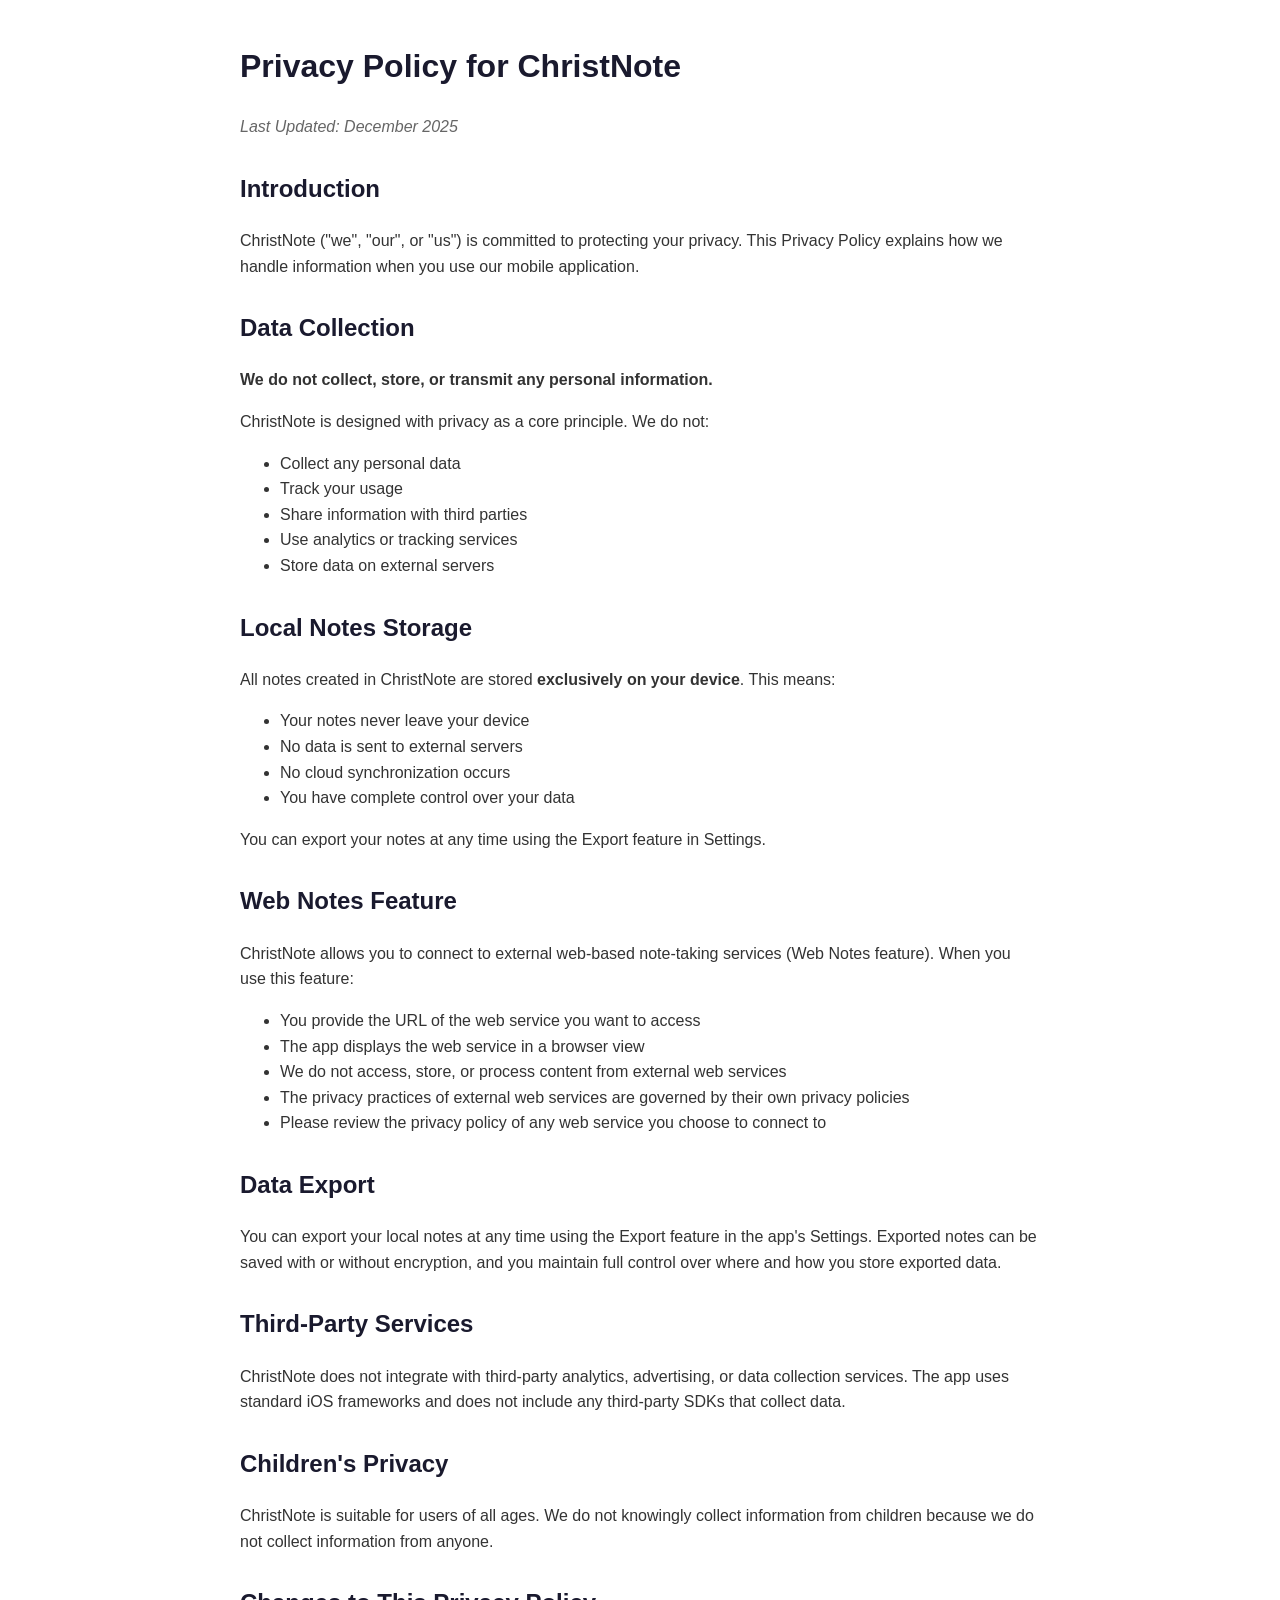
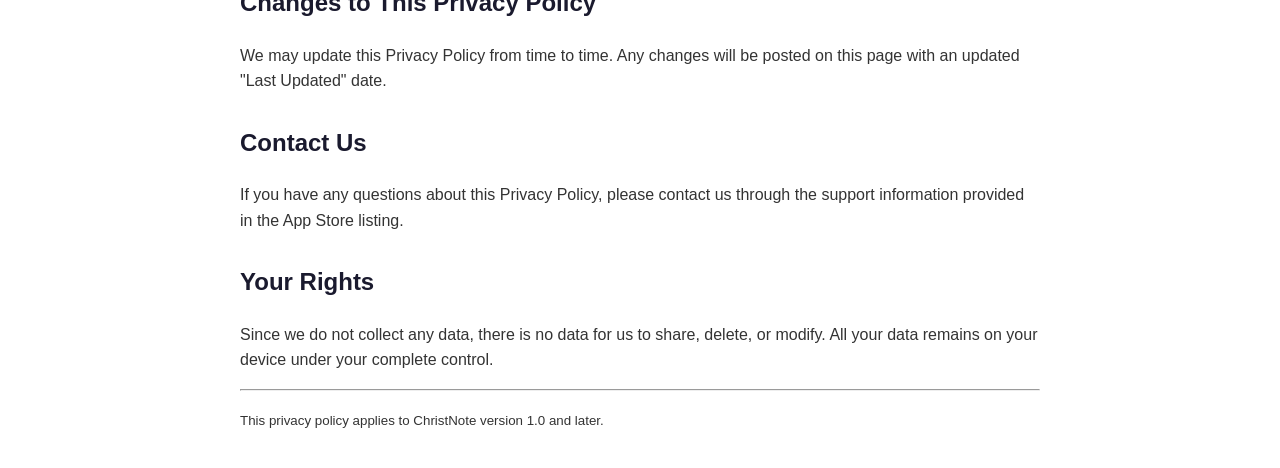
==== index.html @ 494ea355 "Update index.html" ====
<!DOCTYPE html>
<html lang="en">
<head>
    <meta charset="UTF-8">
    <meta name="viewport" content="width=device-width, initial-scale=1.0">
    <title>Privacy Policy - ChristNote</title>
    <style>
        body {
            font-family: -apple-system, BlinkMacSystemFont, 'Segoe UI', Roboto, sans-serif;
            line-height: 1.6;
            max-width: 800px;
            margin: 0 auto;
            padding: 20px;
            color: #333;
        }
        h1 { color: #1A1A2E; }
        h2 { color: #1A1A2E; margin-top: 30px; }
        .last-updated { color: #666; font-style: italic; }
    </style>
</head>
<body>
    <h1>Privacy Policy for ChristNote</h1>
    <p class="last-updated">Last Updated: December 2025</p>

    <h2>Introduction</h2>
    <p>ChristNote ("we", "our", or "us") is committed to protecting your privacy. This Privacy Policy explains how we handle information when you use our mobile application.</p>

    <h2>Data Collection</h2>
    <p><strong>We do not collect, store, or transmit any personal information.</strong></p>
    <p>ChristNote is designed with privacy as a core principle. We do not:</p>
    <ul>
        <li>Collect any personal data</li>
        <li>Track your usage</li>
        <li>Share information with third parties</li>
        <li>Use analytics or tracking services</li>
        <li>Store data on external servers</li>
    </ul>

    <h2>Local Notes Storage</h2>
    <p>All notes created in ChristNote are stored <strong>exclusively on your device</strong>. This means:</p>
    <ul>
        <li>Your notes never leave your device</li>
        <li>No data is sent to external servers</li>
        <li>No cloud synchronization occurs</li>
        <li>You have complete control over your data</li>
    </ul>
    <p>You can export your notes at any time using the Export feature in Settings.</p>

    <h2>Web Notes Feature</h2>
    <p>ChristNote allows you to connect to external web-based note-taking services (Web Notes feature). When you use this feature:</p>
    <ul>
        <li>You provide the URL of the web service you want to access</li>
        <li>The app displays the web service in a browser view</li>
        <li>We do not access, store, or process content from external web services</li>
        <li>The privacy practices of external web services are governed by their own privacy policies</li>
        <li>Please review the privacy policy of any web service you choose to connect to</li>
    </ul>

    <h2>Data Export</h2>
    <p>You can export your local notes at any time using the Export feature in the app's Settings. Exported notes can be saved with or without encryption, and you maintain full control over where and how you store exported data.</p>

    <h2>Third-Party Services</h2>
    <p>ChristNote does not integrate with third-party analytics, advertising, or data collection services. The app uses standard iOS frameworks and does not include any third-party SDKs that collect data.</p>

    <h2>Children's Privacy</h2>
    <p>ChristNote is suitable for users of all ages. We do not knowingly collect information from children because we do not collect information from anyone.</p>

    <h2>Changes to This Privacy Policy</h2>
    <p>We may update this Privacy Policy from time to time. Any changes will be posted on this page with an updated "Last Updated" date.</p>

    <h2>Contact Us</h2>
    <p>If you have any questions about this Privacy Policy, please contact us through the support information provided in the App Store listing.</p>

    <h2>Your Rights</h2>
    <p>Since we do not collect any data, there is no data for us to share, delete, or modify. All your data remains on your device under your complete control.</p>

    <hr>
    <p><small>This privacy policy applies to ChristNote version 1.0 and later.</small></p>
</body>
</html>
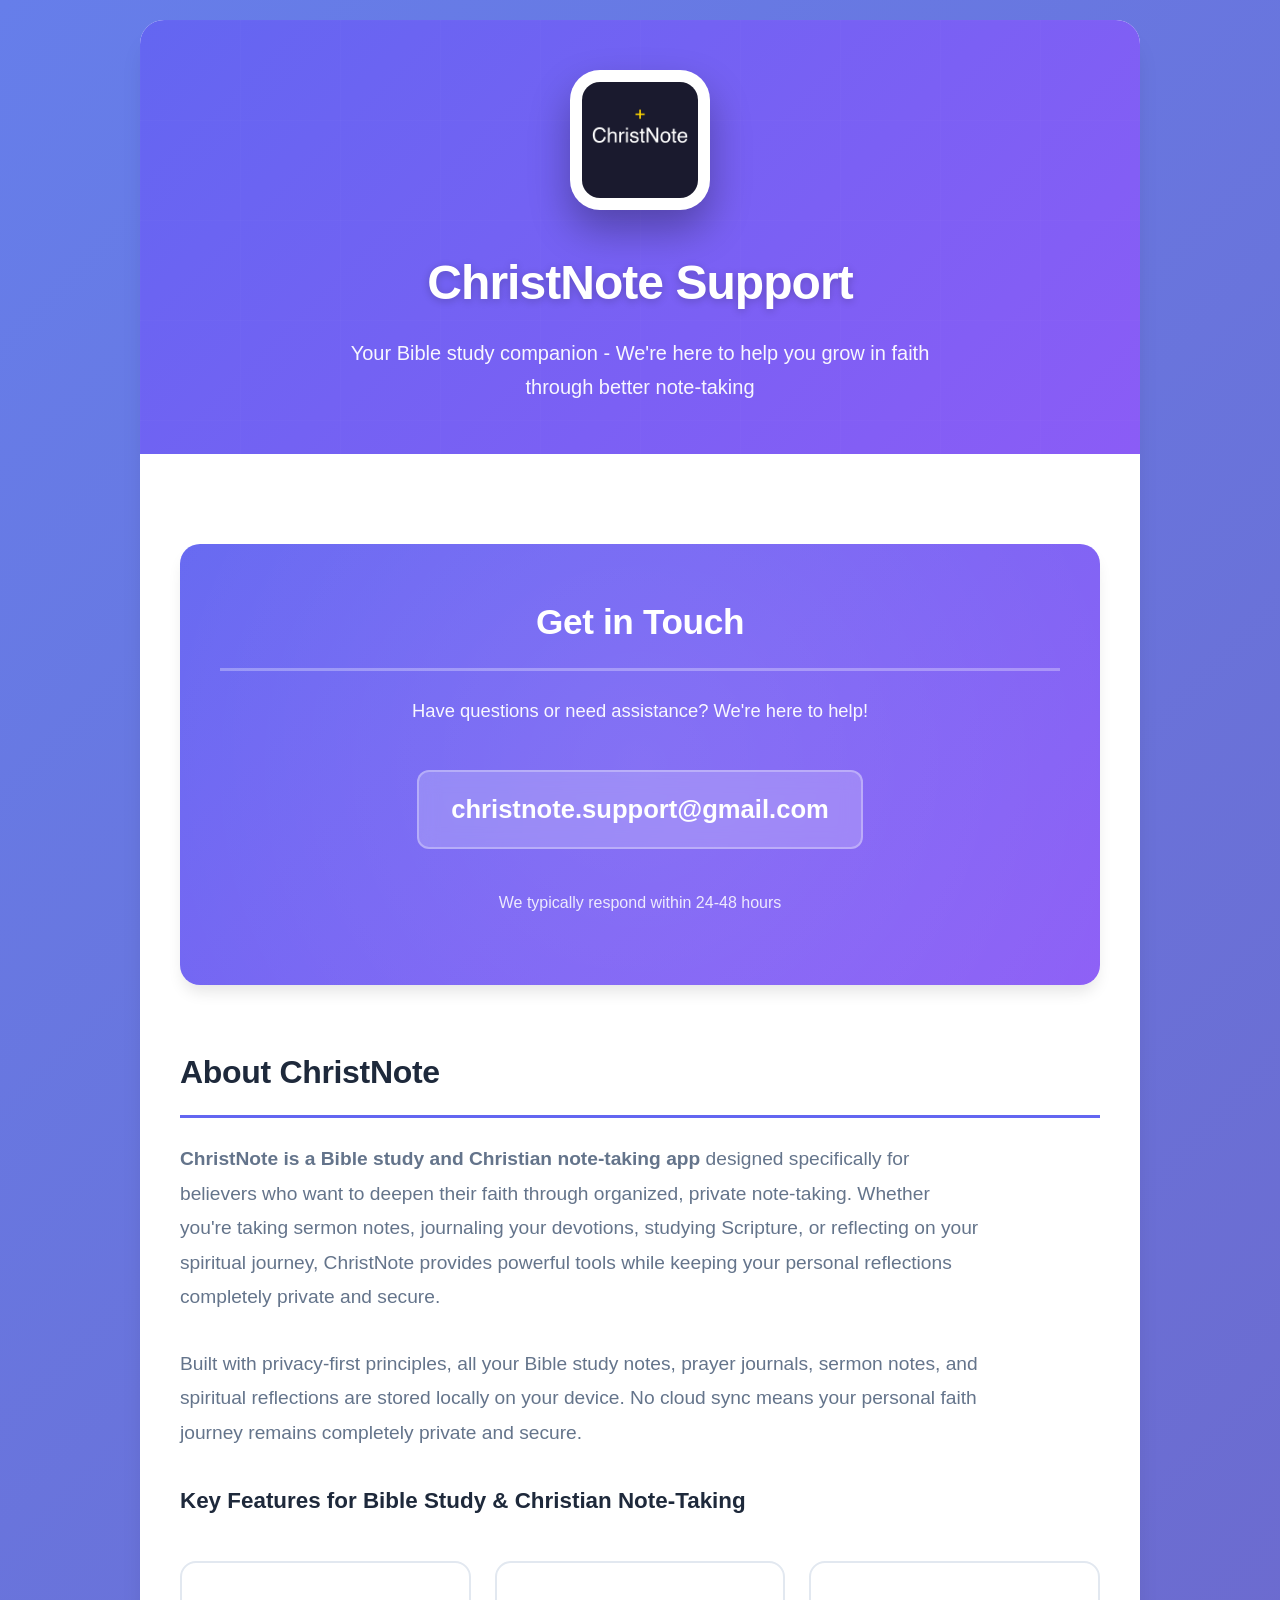
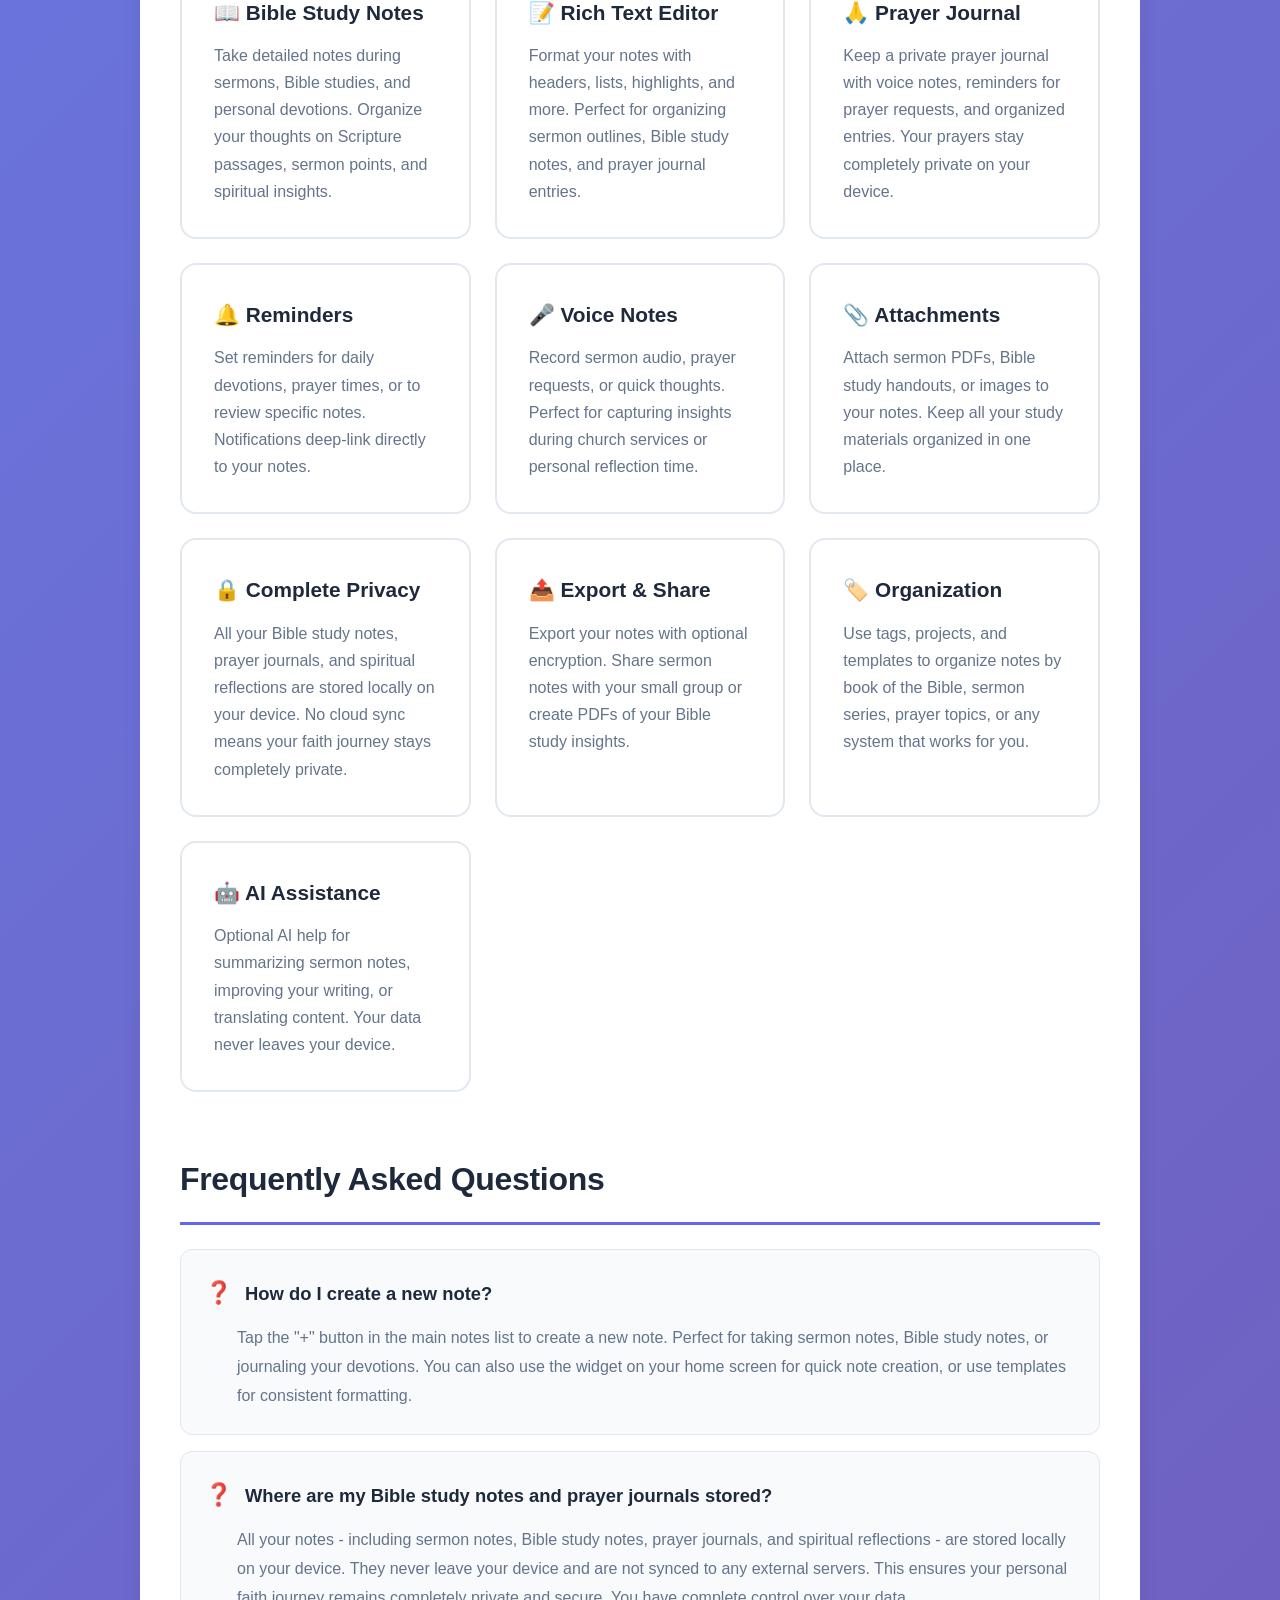
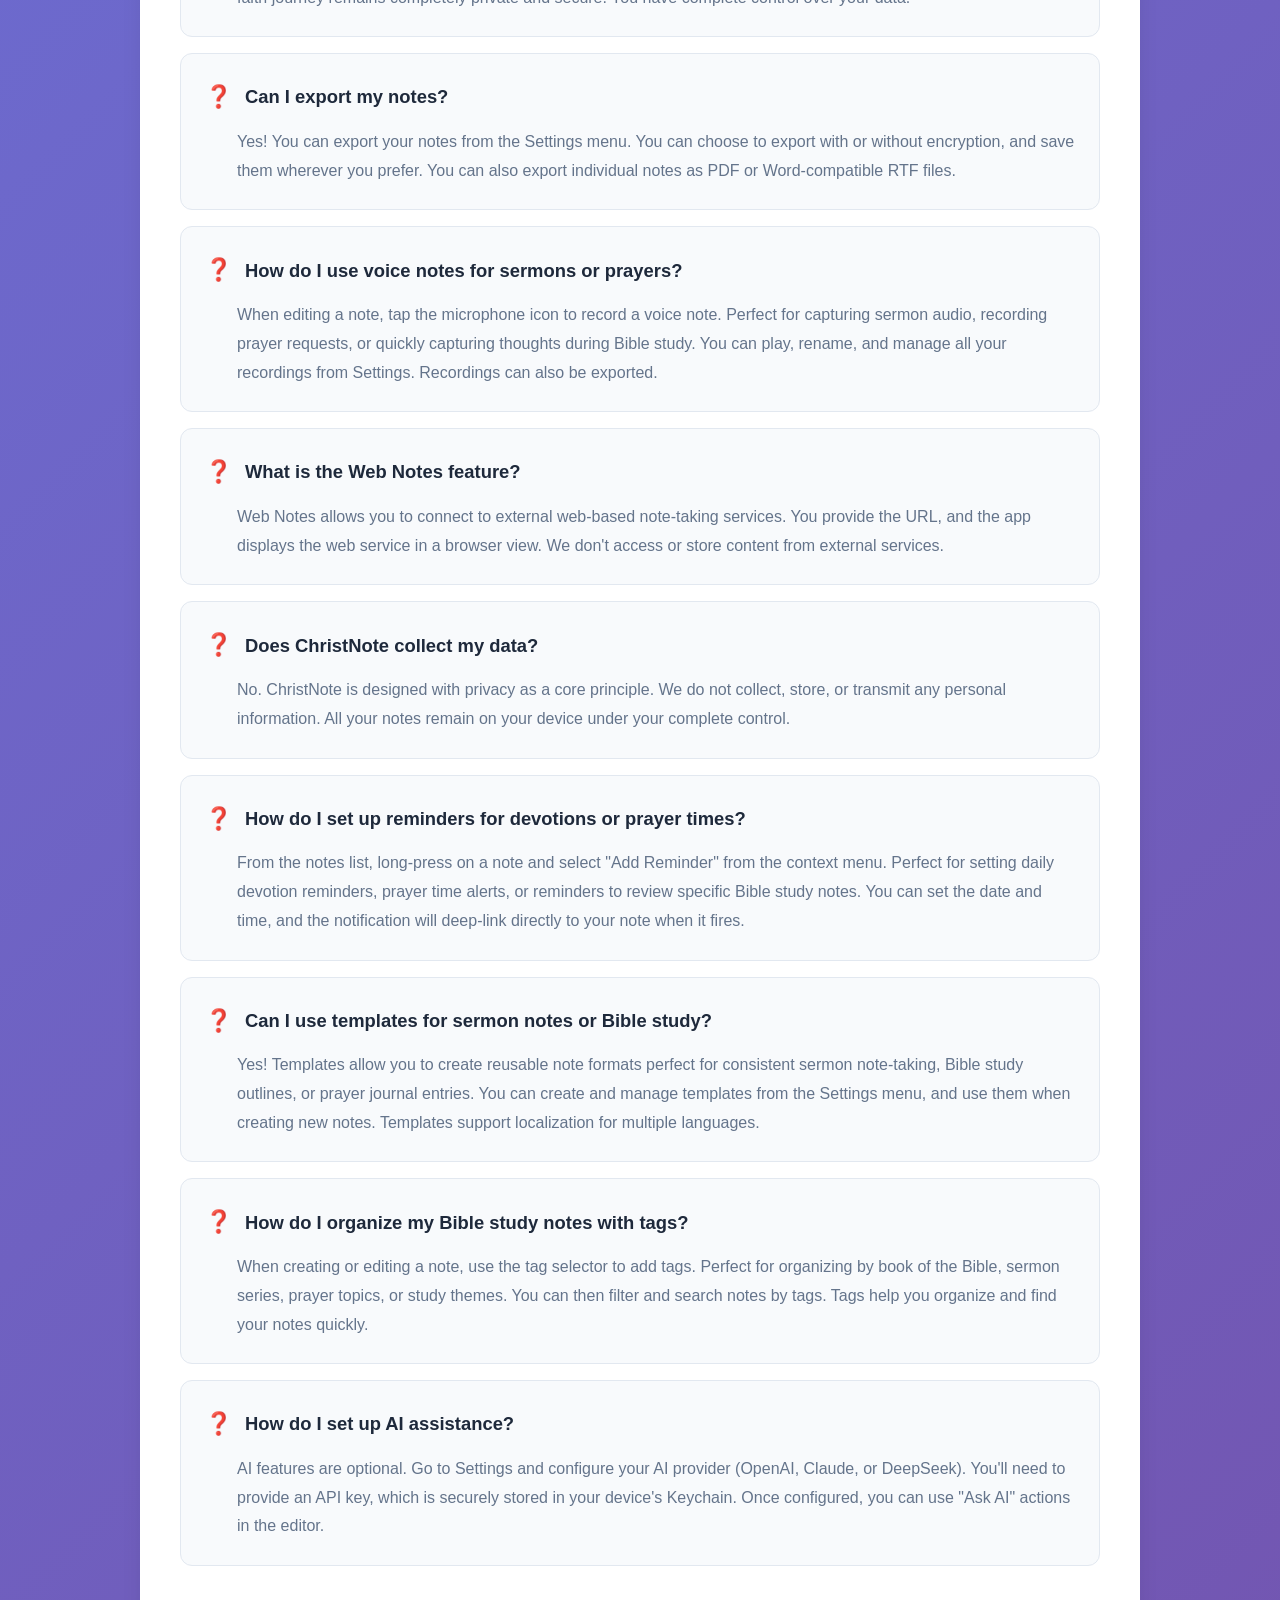
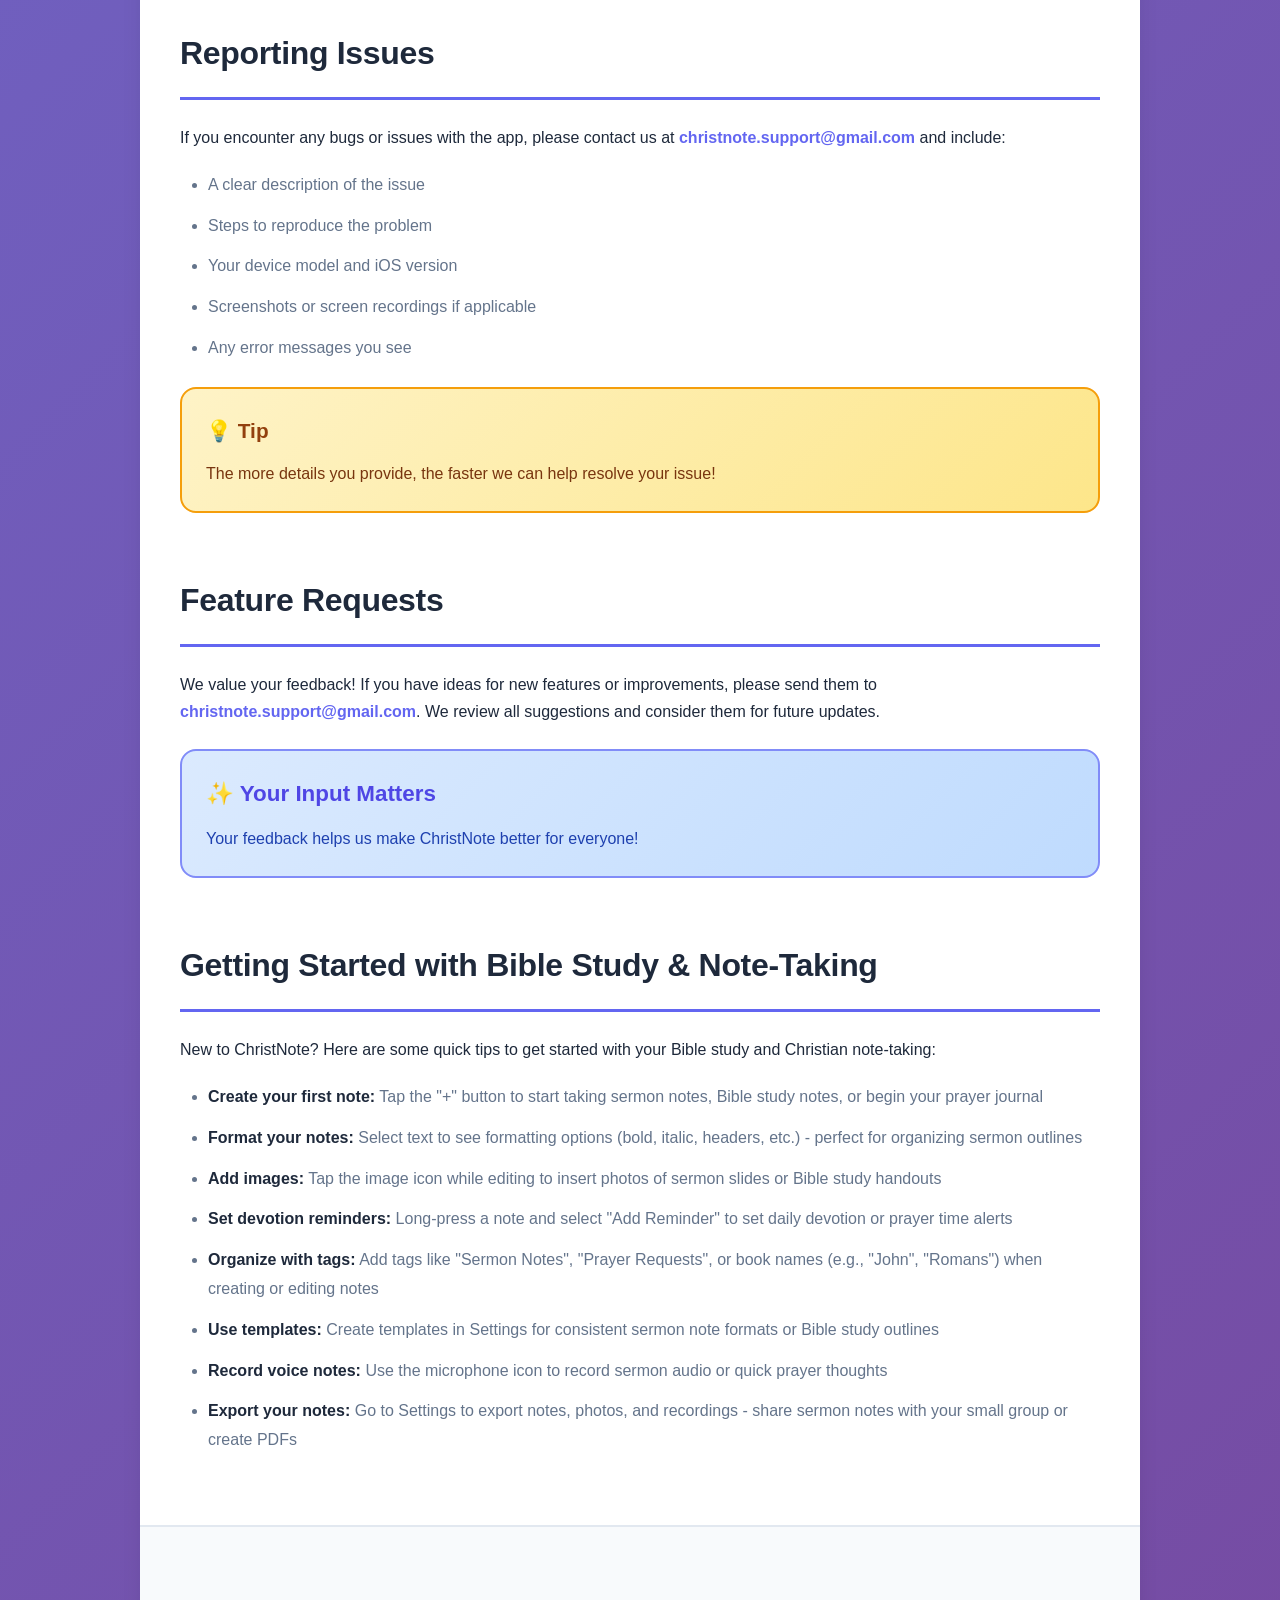
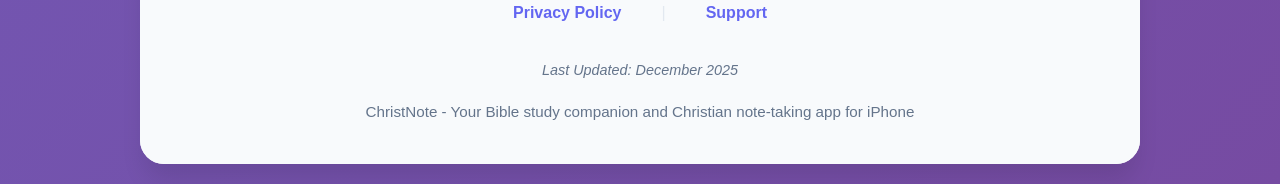
==== commit df410318: "fix code" ====
--- a/index.html
+++ b/index.html
@@ -3,83 +3,717 @@
 <head>
     <meta charset="UTF-8">
     <meta name="viewport" content="width=device-width, initial-scale=1.0">
-    <title>Privacy Policy - ChristNote</title>
+    <meta name="description" content="ChristNote Support - Get help with your Bible study notes, sermon notes, prayer journal, and Christian note-taking app for iPhone.">
+    <title>Support - ChristNote | Bible Study & Christian Note-Taking App</title>
     <style>
+        * {
+            margin: 0;
+            padding: 0;
+            box-sizing: border-box;
+        }
+        
+        :root {
+            --primary-color: #6366f1;
+            --primary-dark: #4f46e5;
+            --primary-light: #818cf8;
+            --secondary-color: #8b5cf6;
+            --text-primary: #1e293b;
+            --text-secondary: #64748b;
+            --bg-light: #f8fafc;
+            --bg-white: #ffffff;
+            --border-color: #e2e8f0;
+            --success-color: #10b981;
+            --warning-color: #f59e0b;
+            --shadow-sm: 0 1px 2px 0 rgba(0, 0, 0, 0.05);
+            --shadow-md: 0 4px 6px -1px rgba(0, 0, 0, 0.1);
+            --shadow-lg: 0 10px 15px -3px rgba(0, 0, 0, 0.1);
+            --shadow-xl: 0 20px 25px -5px rgba(0, 0, 0, 0.1);
+        }
+        
         body {
-            font-family: -apple-system, BlinkMacSystemFont, 'Segoe UI', Roboto, sans-serif;
-            line-height: 1.6;
+            font-family: -apple-system, BlinkMacSystemFont, 'Segoe UI', Roboto, 'Helvetica Neue', Arial, sans-serif;
+            line-height: 1.7;
+            color: var(--text-primary);
+            background: linear-gradient(135deg, #667eea 0%, #764ba2 100%);
+            min-height: 100vh;
+            padding: 20px;
+            font-size: 16px;
+        }
+        
+        .container {
+            max-width: 1000px;
+            margin: 0 auto;
+            background-color: var(--bg-white);
+            border-radius: 24px;
+            box-shadow: var(--shadow-xl);
+            overflow: hidden;
+        }
+        
+        .header {
+            background: linear-gradient(135deg, var(--primary-color) 0%, var(--secondary-color) 100%);
+            padding: 50px 40px;
+            text-align: center;
+            color: white;
+            position: relative;
+            overflow: hidden;
+        }
+        
+        .header::before {
+            content: '';
+            position: absolute;
+            top: 0;
+            left: 0;
+            right: 0;
+            bottom: 0;
+            background: url('data:image/svg+xml,<svg width="100" height="100" xmlns="http://www.w3.org/2000/svg"><defs><pattern id="grid" width="100" height="100" patternUnits="userSpaceOnUse"><path d="M 100 0 L 0 0 0 100" fill="none" stroke="rgba(255,255,255,0.1)" stroke-width="1"/></pattern></defs><rect width="100" height="100" fill="url(%23grid)"/></svg>');
+            opacity: 0.3;
+        }
+        
+        .header-content {
+            position: relative;
+            z-index: 1;
+        }
+        
+        .logo-container {
+            margin-bottom: 24px;
+        }
+        
+        .logo {
+            width: 140px;
+            height: 140px;
+            border-radius: 30px;
+            box-shadow: 0 20px 40px rgba(0,0,0,0.3);
+            background: white;
+            padding: 12px;
+            transition: transform 0.3s ease;
+        }
+        
+        .logo:hover {
+            transform: scale(1.05);
+        }
+        
+        .header h1 {
+            font-size: 3em;
+            margin-bottom: 12px;
+            font-weight: 800;
+            letter-spacing: -0.02em;
+            text-shadow: 0 2px 8px rgba(0,0,0,0.2);
+        }
+        
+        .header p {
+            font-size: 1.25em;
+            opacity: 0.95;
+            font-weight: 400;
+            max-width: 600px;
+            margin: 0 auto;
+        }
+        
+        .content {
+            padding: 50px 40px;
+        }
+        
+        .section {
+            margin-bottom: 60px;
+        }
+        
+        .section:last-child {
+            margin-bottom: 0;
+        }
+        
+        h2 {
+            color: var(--text-primary);
+            font-size: 2em;
+            margin-bottom: 24px;
+            padding-bottom: 16px;
+            border-bottom: 3px solid var(--primary-color);
+            font-weight: 700;
+            letter-spacing: -0.01em;
+        }
+        
+        h3 {
+            color: var(--text-primary);
+            font-size: 1.4em;
+            margin-bottom: 16px;
+            font-weight: 600;
+        }
+        
+        .contact-section {
+            background: linear-gradient(135deg, var(--primary-color) 0%, var(--secondary-color) 100%);
+            padding: 48px 40px;
+            border-radius: 20px;
+            margin: 40px 0;
+            text-align: center;
+            color: white;
+            box-shadow: var(--shadow-lg);
+            position: relative;
+            overflow: hidden;
+        }
+        
+        .contact-section::before {
+            content: '';
+            position: absolute;
+            top: -50%;
+            right: -50%;
+            width: 200%;
+            height: 200%;
+            background: radial-gradient(circle, rgba(255,255,255,0.1) 0%, transparent 70%);
+            animation: pulse 4s ease-in-out infinite;
+        }
+        
+        @keyframes pulse {
+            0%, 100% { transform: scale(1); opacity: 0.5; }
+            50% { transform: scale(1.1); opacity: 0.8; }
+        }
+        
+        .contact-section-content {
+            position: relative;
+            z-index: 1;
+        }
+        
+        .contact-section h2 {
+            color: white;
+            border-bottom: 3px solid rgba(255,255,255,0.3);
+            margin-bottom: 24px;
+            font-size: 2.2em;
+        }
+        
+        .contact-section p {
+            color: rgba(255,255,255,0.95);
+            font-size: 1.15em;
+            margin-bottom: 20px;
+        }
+        
+        .contact-email {
+            display: inline-block;
+            font-size: 1.6em;
+            font-weight: 700;
+            color: white;
+            background: rgba(255,255,255,0.2);
+            padding: 16px 32px;
+            border-radius: 12px;
+            margin: 24px 0;
+            backdrop-filter: blur(10px);
+            border: 2px solid rgba(255,255,255,0.3);
+            transition: all 0.3s ease;
+        }
+        
+        .contact-email:hover {
+            background: rgba(255,255,255,0.3);
+            transform: translateY(-2px);
+            box-shadow: 0 8px 20px rgba(0,0,0,0.2);
+        }
+        
+        .contact-email a {
+            color: white;
+            text-decoration: none;
+        }
+        
+        .intro-text {
+            font-size: 1.2em;
+            color: var(--text-secondary);
+            margin-bottom: 32px;
+            line-height: 1.8;
             max-width: 800px;
-            margin: 0 auto;
-            padding: 20px;
-            color: #333;
-        }
-        h1 { color: #1A1A2E; }
-        h2 { color: #1A1A2E; margin-top: 30px; }
-        .last-updated { color: #666; font-style: italic; }
+        }
+        
+        .features-grid {
+            display: grid;
+            grid-template-columns: repeat(auto-fit, minmax(280px, 1fr));
+            gap: 24px;
+            margin: 40px 0;
+        }
+        
+        .feature-card {
+            background: var(--bg-white);
+            padding: 32px;
+            border-radius: 16px;
+            border: 2px solid var(--border-color);
+            transition: all 0.3s ease;
+            position: relative;
+            overflow: hidden;
+        }
+        
+        .feature-card::before {
+            content: '';
+            position: absolute;
+            top: 0;
+            left: 0;
+            width: 4px;
+            height: 100%;
+            background: linear-gradient(180deg, var(--primary-color), var(--secondary-color));
+            transform: scaleY(0);
+            transition: transform 0.3s ease;
+        }
+        
+        .feature-card:hover {
+            transform: translateY(-4px);
+            box-shadow: var(--shadow-lg);
+            border-color: var(--primary-light);
+        }
+        
+        .feature-card:hover::before {
+            transform: scaleY(1);
+        }
+        
+        .feature-card h3 {
+            color: var(--text-primary);
+            font-size: 1.3em;
+            margin-bottom: 12px;
+            font-weight: 600;
+            display: flex;
+            align-items: center;
+            gap: 8px;
+        }
+        
+        .feature-card p {
+            color: var(--text-secondary);
+            font-size: 1em;
+            line-height: 1.7;
+            margin: 0;
+        }
+        
+        .faq-container {
+            display: flex;
+            flex-direction: column;
+            gap: 16px;
+        }
+        
+        .faq-item {
+            background: var(--bg-light);
+            padding: 24px;
+            border-radius: 12px;
+            border: 1px solid var(--border-color);
+            transition: all 0.3s ease;
+            cursor: pointer;
+        }
+        
+        .faq-item:hover {
+            background: white;
+            box-shadow: var(--shadow-md);
+            border-color: var(--primary-light);
+        }
+        
+        .faq-question {
+            font-weight: 700;
+            color: var(--text-primary);
+            margin-bottom: 12px;
+            font-size: 1.15em;
+            display: flex;
+            align-items: center;
+            gap: 12px;
+        }
+        
+        .faq-question::before {
+            content: '❓';
+            font-size: 1.2em;
+        }
+        
+        .faq-answer {
+            color: var(--text-secondary);
+            line-height: 1.8;
+            padding-left: 32px;
+        }
+        
+        ul {
+            padding-left: 28px;
+            margin: 20px 0;
+        }
+        
+        li {
+            margin: 12px 0;
+            color: var(--text-secondary);
+            line-height: 1.8;
+        }
+        
+        li strong {
+            color: var(--text-primary);
+            font-weight: 600;
+        }
+        
+        .link {
+            color: var(--primary-color);
+            text-decoration: none;
+            font-weight: 600;
+            transition: all 0.2s ease;
+            border-bottom: 2px solid transparent;
+        }
+        
+        .link:hover {
+            color: var(--primary-dark);
+            border-bottom-color: var(--primary-color);
+        }
+        
+        .button {
+            display: inline-block;
+            padding: 14px 32px;
+            background: linear-gradient(135deg, var(--primary-color) 0%, var(--secondary-color) 100%);
+            color: white;
+            text-decoration: none;
+            border-radius: 12px;
+            font-weight: 600;
+            margin: 8px 8px 8px 0;
+            transition: all 0.3s ease;
+            box-shadow: var(--shadow-md);
+            font-size: 1em;
+        }
+        
+        .button:hover {
+            transform: translateY(-2px);
+            box-shadow: var(--shadow-lg);
+        }
+        
+        .button:active {
+            transform: translateY(0);
+        }
+        
+        .highlight-box {
+            background: linear-gradient(135deg, #fef3c7 0%, #fde68a 100%);
+            border: 2px solid var(--warning-color);
+            padding: 24px;
+            border-radius: 16px;
+            margin: 24px 0;
+        }
+        
+        .highlight-box h3 {
+            color: #92400e;
+            margin-bottom: 12px;
+            font-size: 1.3em;
+            display: flex;
+            align-items: center;
+            gap: 8px;
+        }
+        
+        .highlight-box p {
+            color: #78350f;
+            margin: 0;
+            font-weight: 500;
+        }
+        
+        .info-box {
+            background: linear-gradient(135deg, #dbeafe 0%, #bfdbfe 100%);
+            border: 2px solid var(--primary-light);
+            padding: 24px;
+            border-radius: 16px;
+            margin: 24px 0;
+        }
+        
+        .info-box h3 {
+            color: var(--primary-dark);
+            margin-bottom: 12px;
+        }
+        
+        .info-box p {
+            color: #1e40af;
+            margin: 0;
+        }
+        
+        .footer {
+            background: var(--bg-light);
+            padding: 40px;
+            text-align: center;
+            border-top: 2px solid var(--border-color);
+        }
+        
+        .footer-links {
+            margin: 24px 0;
+            display: flex;
+            justify-content: center;
+            align-items: center;
+            gap: 24px;
+            flex-wrap: wrap;
+        }
+        
+        .footer-links a {
+            color: var(--primary-color);
+            text-decoration: none;
+            font-weight: 600;
+            padding: 8px 16px;
+            border-radius: 8px;
+            transition: all 0.2s ease;
+        }
+        
+        .footer-links a:hover {
+            background: rgba(99, 102, 241, 0.1);
+            color: var(--primary-dark);
+        }
+        
+        .footer-links span {
+            color: var(--border-color);
+        }
+        
+        .last-updated {
+            color: var(--text-secondary);
+            font-style: italic;
+            font-size: 0.9em;
+            margin-top: 24px;
+        }
+        
+        .tagline {
+            margin-top: 16px;
+            color: var(--text-secondary);
+            font-size: 0.95em;
+            font-weight: 500;
+        }
+        
+        @media (max-width: 768px) {
+            body {
+                padding: 12px;
+            }
+            
+            .header {
+                padding: 40px 24px;
+            }
+            
+            .header h1 {
+                font-size: 2.2em;
+            }
+            
+            .header p {
+                font-size: 1.1em;
+            }
+            
+            .content {
+                padding: 32px 24px;
+            }
+            
+            .section {
+                margin-bottom: 48px;
+            }
+            
+            h2 {
+                font-size: 1.7em;
+            }
+            
+            .features-grid {
+                grid-template-columns: 1fr;
+                gap: 20px;
+            }
+            
+            .logo {
+                width: 120px;
+                height: 120px;
+            }
+            
+            .contact-section {
+                padding: 32px 24px;
+            }
+            
+            .contact-email {
+                font-size: 1.3em;
+                padding: 14px 24px;
+            }
+            
+            .faq-answer {
+                padding-left: 0;
+            }
+        }
+        
+        @media (max-width: 480px) {
+            .header h1 {
+                font-size: 1.8em;
+            }
+            
+            .contact-email {
+                font-size: 1.1em;
+                word-break: break-all;
+            }
+        }
     </style>
 </head>
 <body>
-    <h1>Privacy Policy for ChristNote</h1>
-    <p class="last-updated">Last Updated: December 2025</p>
-
-    <h2>Introduction</h2>
-    <p>ChristNote ("we", "our", or "us") is committed to protecting your privacy. This Privacy Policy explains how we handle information when you use our mobile application.</p>
-
-    <h2>Data Collection</h2>
-    <p><strong>We do not collect, store, or transmit any personal information.</strong></p>
-    <p>ChristNote is designed with privacy as a core principle. We do not:</p>
-    <ul>
-        <li>Collect any personal data</li>
-        <li>Track your usage</li>
-        <li>Share information with third parties</li>
-        <li>Use analytics or tracking services</li>
-        <li>Store data on external servers</li>
-    </ul>
-
-    <h2>Local Notes Storage</h2>
-    <p>All notes created in ChristNote are stored <strong>exclusively on your device</strong>. This means:</p>
-    <ul>
-        <li>Your notes never leave your device</li>
-        <li>No data is sent to external servers</li>
-        <li>No cloud synchronization occurs</li>
-        <li>You have complete control over your data</li>
-    </ul>
-    <p>You can export your notes at any time using the Export feature in Settings.</p>
-
-    <h2>Web Notes Feature</h2>
-    <p>ChristNote allows you to connect to external web-based note-taking services (Web Notes feature). When you use this feature:</p>
-    <ul>
-        <li>You provide the URL of the web service you want to access</li>
-        <li>The app displays the web service in a browser view</li>
-        <li>We do not access, store, or process content from external web services</li>
-        <li>The privacy practices of external web services are governed by their own privacy policies</li>
-        <li>Please review the privacy policy of any web service you choose to connect to</li>
-    </ul>
-
-    <h2>Data Export</h2>
-    <p>You can export your local notes at any time using the Export feature in the app's Settings. Exported notes can be saved with or without encryption, and you maintain full control over where and how you store exported data.</p>
-
-    <h2>Third-Party Services</h2>
-    <p>ChristNote does not integrate with third-party analytics, advertising, or data collection services. The app uses standard iOS frameworks and does not include any third-party SDKs that collect data.</p>
-
-    <h2>Children's Privacy</h2>
-    <p>ChristNote is suitable for users of all ages. We do not knowingly collect information from children because we do not collect information from anyone.</p>
-
-    <h2>Changes to This Privacy Policy</h2>
-    <p>We may update this Privacy Policy from time to time. Any changes will be posted on this page with an updated "Last Updated" date.</p>
-
-    <h2>Contact Us</h2>
-    <p>If you have any questions about this Privacy Policy, please contact us through the support information provided in the App Store listing.</p>
-
-    <h2>Your Rights</h2>
-    <p>Since we do not collect any data, there is no data for us to share, delete, or modify. All your data remains on your device under your complete control.</p>
-
-    <hr>
-    <p><small>This privacy policy applies to ChristNote version 1.0 and later.</small></p>
+    <div class="container">
+        <div class="header">
+            <div class="header-content">
+                <div class="logo-container">
+                    <img src="app-icon.png" alt="ChristNote Logo" class="logo">
+                </div>
+                <h1>ChristNote Support</h1>
+                <p>Your Bible study companion - We're here to help you grow in faith through better note-taking</p>
+            </div>
+        </div>
+        
+        <div class="content">
+            <div class="section">
+                <div class="contact-section">
+                    <div class="contact-section-content">
+                        <h2>Get in Touch</h2>
+                        <p>Have questions or need assistance? We're here to help!</p>
+                        <div class="contact-email">
+                            <a href="mailto:christnote.support@gmail.com">christnote.support@gmail.com</a>
+                        </div>
+                        <p style="margin-top: 16px; font-size: 1em; opacity: 0.9;">We typically respond within 24-48 hours</p>
+                    </div>
+                </div>
+            </div>
+
+            <div class="section">
+                <h2>About ChristNote</h2>
+                <p class="intro-text">
+                    <strong>ChristNote is a Bible study and Christian note-taking app</strong> designed specifically for believers who want to deepen their faith through organized, private note-taking. Whether you're taking sermon notes, journaling your devotions, studying Scripture, or reflecting on your spiritual journey, ChristNote provides powerful tools while keeping your personal reflections completely private and secure.
+                </p>
+                <p class="intro-text">
+                    Built with privacy-first principles, all your Bible study notes, prayer journals, sermon notes, and spiritual reflections are stored locally on your device. No cloud sync means your personal faith journey remains completely private and secure.
+                </p>
+                
+                <h3>Key Features for Bible Study & Christian Note-Taking</h3>
+                <div class="features-grid">
+                    <div class="feature-card">
+                        <h3>📖 Bible Study Notes</h3>
+                        <p>Take detailed notes during sermons, Bible studies, and personal devotions. Organize your thoughts on Scripture passages, sermon points, and spiritual insights.</p>
+                    </div>
+                    
+                    <div class="feature-card">
+                        <h3>📝 Rich Text Editor</h3>
+                        <p>Format your notes with headers, lists, highlights, and more. Perfect for organizing sermon outlines, Bible study notes, and prayer journal entries.</p>
+                    </div>
+                    
+                    <div class="feature-card">
+                        <h3>🙏 Prayer Journal</h3>
+                        <p>Keep a private prayer journal with voice notes, reminders for prayer requests, and organized entries. Your prayers stay completely private on your device.</p>
+                    </div>
+                    
+                    <div class="feature-card">
+                        <h3>🔔 Reminders</h3>
+                        <p>Set reminders for daily devotions, prayer times, or to review specific notes. Notifications deep-link directly to your notes.</p>
+                    </div>
+                    
+                    <div class="feature-card">
+                        <h3>🎤 Voice Notes</h3>
+                        <p>Record sermon audio, prayer requests, or quick thoughts. Perfect for capturing insights during church services or personal reflection time.</p>
+                    </div>
+                    
+                    <div class="feature-card">
+                        <h3>📎 Attachments</h3>
+                        <p>Attach sermon PDFs, Bible study handouts, or images to your notes. Keep all your study materials organized in one place.</p>
+                    </div>
+                    
+                    <div class="feature-card">
+                        <h3>🔒 Complete Privacy</h3>
+                        <p>All your Bible study notes, prayer journals, and spiritual reflections are stored locally on your device. No cloud sync means your faith journey stays completely private.</p>
+                    </div>
+                    
+                    <div class="feature-card">
+                        <h3>📤 Export & Share</h3>
+                        <p>Export your notes with optional encryption. Share sermon notes with your small group or create PDFs of your Bible study insights.</p>
+                    </div>
+                    
+                    <div class="feature-card">
+                        <h3>🏷️ Organization</h3>
+                        <p>Use tags, projects, and templates to organize notes by book of the Bible, sermon series, prayer topics, or any system that works for you.</p>
+                    </div>
+                    
+                    <div class="feature-card">
+                        <h3>🤖 AI Assistance</h3>
+                        <p>Optional AI help for summarizing sermon notes, improving your writing, or translating content. Your data never leaves your device.</p>
+                    </div>
+                </div>
+            </div>
+
+            <div class="section">
+                <h2>Frequently Asked Questions</h2>
+                <div class="faq-container">
+                    <div class="faq-item">
+                        <div class="faq-question">How do I create a new note?</div>
+                        <div class="faq-answer">Tap the "+" button in the main notes list to create a new note. Perfect for taking sermon notes, Bible study notes, or journaling your devotions. You can also use the widget on your home screen for quick note creation, or use templates for consistent formatting.</div>
+                    </div>
+
+                    <div class="faq-item">
+                        <div class="faq-question">Where are my Bible study notes and prayer journals stored?</div>
+                        <div class="faq-answer">All your notes - including sermon notes, Bible study notes, prayer journals, and spiritual reflections - are stored locally on your device. They never leave your device and are not synced to any external servers. This ensures your personal faith journey remains completely private and secure. You have complete control over your data.</div>
+                    </div>
+
+                    <div class="faq-item">
+                        <div class="faq-question">Can I export my notes?</div>
+                        <div class="faq-answer">Yes! You can export your notes from the Settings menu. You can choose to export with or without encryption, and save them wherever you prefer. You can also export individual notes as PDF or Word-compatible RTF files.</div>
+                    </div>
+
+                    <div class="faq-item">
+                        <div class="faq-question">How do I use voice notes for sermons or prayers?</div>
+                        <div class="faq-answer">When editing a note, tap the microphone icon to record a voice note. Perfect for capturing sermon audio, recording prayer requests, or quickly capturing thoughts during Bible study. You can play, rename, and manage all your recordings from Settings. Recordings can also be exported.</div>
+                    </div>
+
+                    <div class="faq-item">
+                        <div class="faq-question">What is the Web Notes feature?</div>
+                        <div class="faq-answer">Web Notes allows you to connect to external web-based note-taking services. You provide the URL, and the app displays the web service in a browser view. We don't access or store content from external services.</div>
+                    </div>
+
+                    <div class="faq-item">
+                        <div class="faq-question">Does ChristNote collect my data?</div>
+                        <div class="faq-answer">No. ChristNote is designed with privacy as a core principle. We do not collect, store, or transmit any personal information. All your notes remain on your device under your complete control.</div>
+                    </div>
+
+                    <div class="faq-item">
+                        <div class="faq-question">How do I set up reminders for devotions or prayer times?</div>
+                        <div class="faq-answer">From the notes list, long-press on a note and select "Add Reminder" from the context menu. Perfect for setting daily devotion reminders, prayer time alerts, or reminders to review specific Bible study notes. You can set the date and time, and the notification will deep-link directly to your note when it fires.</div>
+                    </div>
+
+                    <div class="faq-item">
+                        <div class="faq-question">Can I use templates for sermon notes or Bible study?</div>
+                        <div class="faq-answer">Yes! Templates allow you to create reusable note formats perfect for consistent sermon note-taking, Bible study outlines, or prayer journal entries. You can create and manage templates from the Settings menu, and use them when creating new notes. Templates support localization for multiple languages.</div>
+                    </div>
+
+                    <div class="faq-item">
+                        <div class="faq-question">How do I organize my Bible study notes with tags?</div>
+                        <div class="faq-answer">When creating or editing a note, use the tag selector to add tags. Perfect for organizing by book of the Bible, sermon series, prayer topics, or study themes. You can then filter and search notes by tags. Tags help you organize and find your notes quickly.</div>
+                    </div>
+
+                    <div class="faq-item">
+                        <div class="faq-question">How do I set up AI assistance?</div>
+                        <div class="faq-answer">AI features are optional. Go to Settings and configure your AI provider (OpenAI, Claude, or DeepSeek). You'll need to provide an API key, which is securely stored in your device's Keychain. Once configured, you can use "Ask AI" actions in the editor.</div>
+                    </div>
+                </div>
+            </div>
+
+            <div class="section">
+                <h2>Reporting Issues</h2>
+                <p>If you encounter any bugs or issues with the app, please contact us at <a href="mailto:christnote.support@gmail.com" class="link">christnote.support@gmail.com</a> and include:</p>
+                <ul>
+                    <li>A clear description of the issue</li>
+                    <li>Steps to reproduce the problem</li>
+                    <li>Your device model and iOS version</li>
+                    <li>Screenshots or screen recordings if applicable</li>
+                    <li>Any error messages you see</li>
+                </ul>
+                <div class="highlight-box">
+                    <h3>💡 Tip</h3>
+                    <p>The more details you provide, the faster we can help resolve your issue!</p>
+                </div>
+            </div>
+
+            <div class="section">
+                <h2>Feature Requests</h2>
+                <p>We value your feedback! If you have ideas for new features or improvements, please send them to <a href="mailto:christnote.support@gmail.com" class="link">christnote.support@gmail.com</a>. We review all suggestions and consider them for future updates.</p>
+                <div class="info-box" style="margin-top: 24px;">
+                    <h3>✨ Your Input Matters</h3>
+                    <p>Your feedback helps us make ChristNote better for everyone!</p>
+                </div>
+            </div>
+
+            <div class="section">
+                <h2>Getting Started with Bible Study & Note-Taking</h2>
+                <p>New to ChristNote? Here are some quick tips to get started with your Bible study and Christian note-taking:</p>
+                <ul>
+                    <li><strong>Create your first note:</strong> Tap the "+" button to start taking sermon notes, Bible study notes, or begin your prayer journal</li>
+                    <li><strong>Format your notes:</strong> Select text to see formatting options (bold, italic, headers, etc.) - perfect for organizing sermon outlines</li>
+                    <li><strong>Add images:</strong> Tap the image icon while editing to insert photos of sermon slides or Bible study handouts</li>
+                    <li><strong>Set devotion reminders:</strong> Long-press a note and select "Add Reminder" to set daily devotion or prayer time alerts</li>
+                    <li><strong>Organize with tags:</strong> Add tags like "Sermon Notes", "Prayer Requests", or book names (e.g., "John", "Romans") when creating or editing notes</li>
+                    <li><strong>Use templates:</strong> Create templates in Settings for consistent sermon note formats or Bible study outlines</li>
+                    <li><strong>Record voice notes:</strong> Use the microphone icon to record sermon audio or quick prayer thoughts</li>
+                    <li><strong>Export your notes:</strong> Go to Settings to export notes, photos, and recordings - share sermon notes with your small group or create PDFs</li>
+                </ul>
+            </div>
+        </div>
+        
+        <div class="footer">
+            <div class="footer-links">
+                <a href="privacy-policy.html">Privacy Policy</a>
+                <span>|</span>
+                <a href="index.html">Support</a>
+            </div>
+            <p class="last-updated">Last Updated: December 2025</p>
+            <p class="tagline">ChristNote - Your Bible study companion and Christian note-taking app for iPhone</p>
+        </div>
+    </div>
 </body>
 </html>
-
-
-
-
-
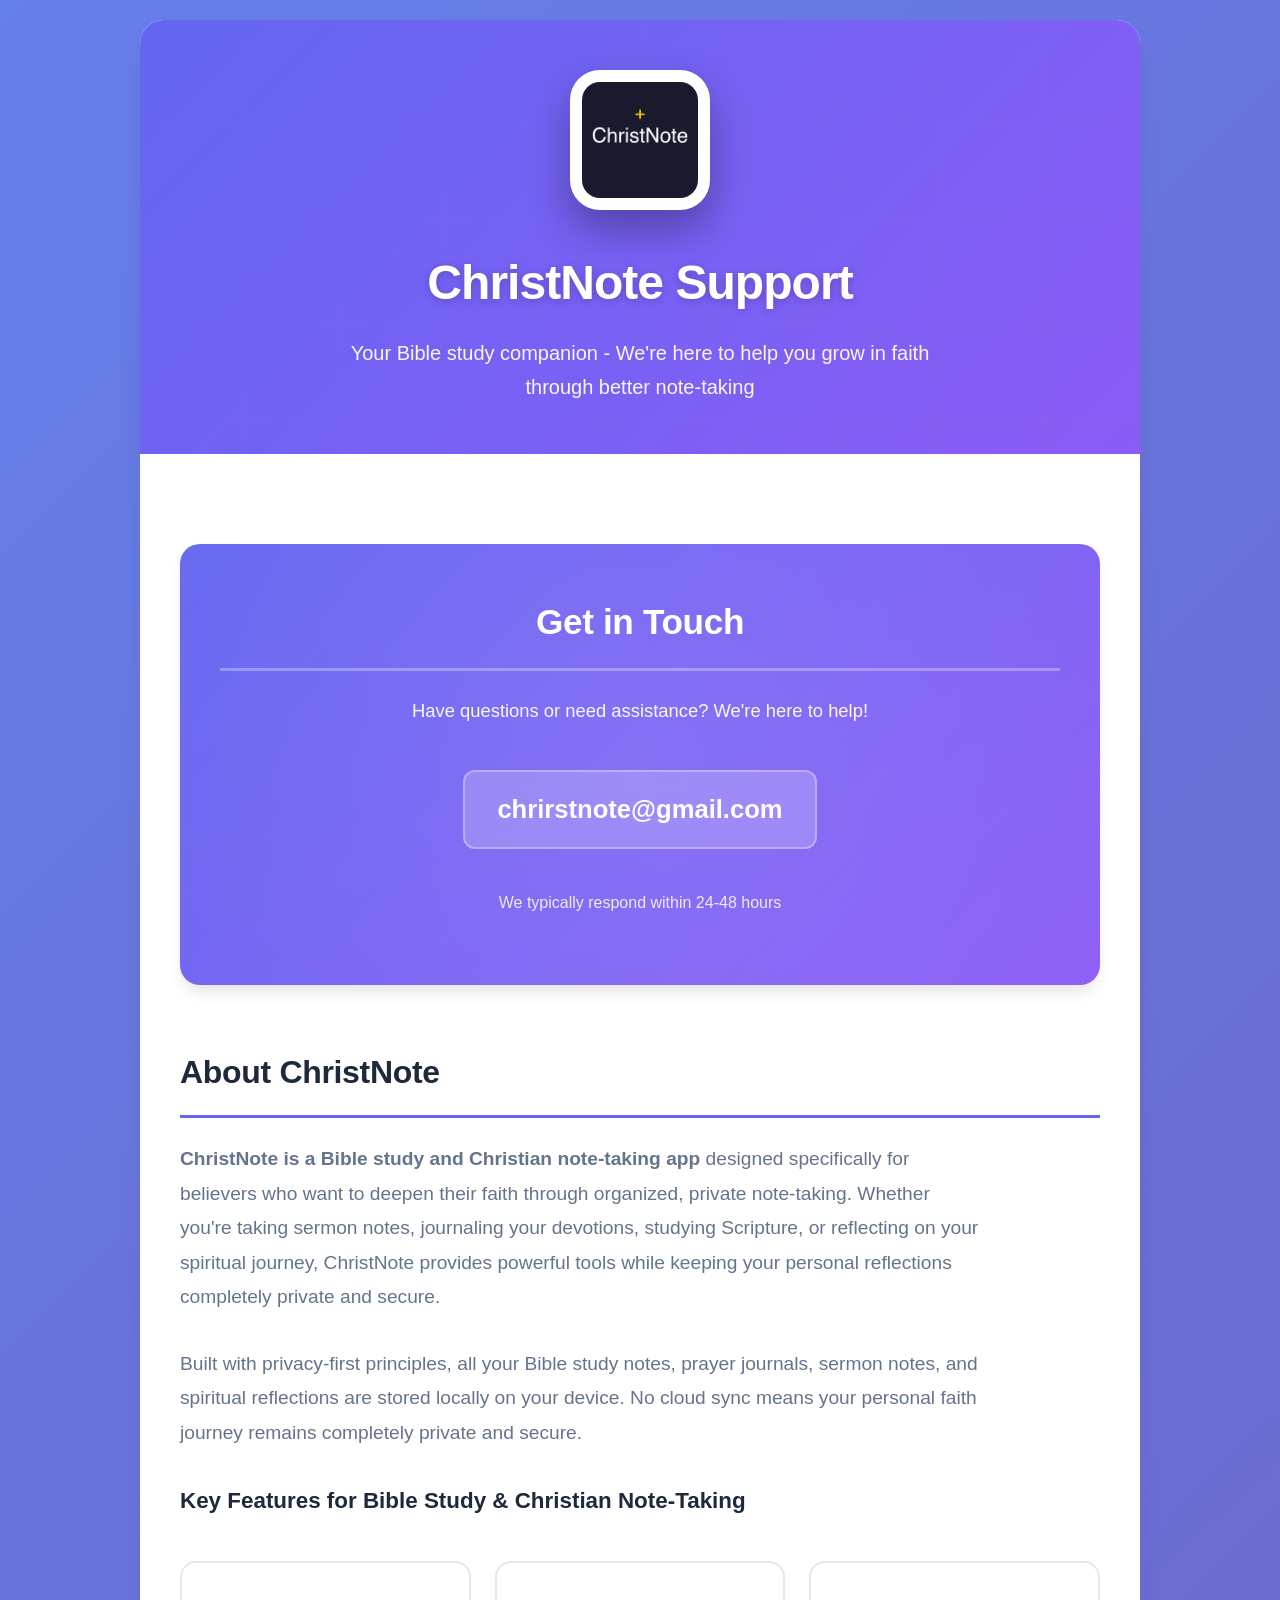
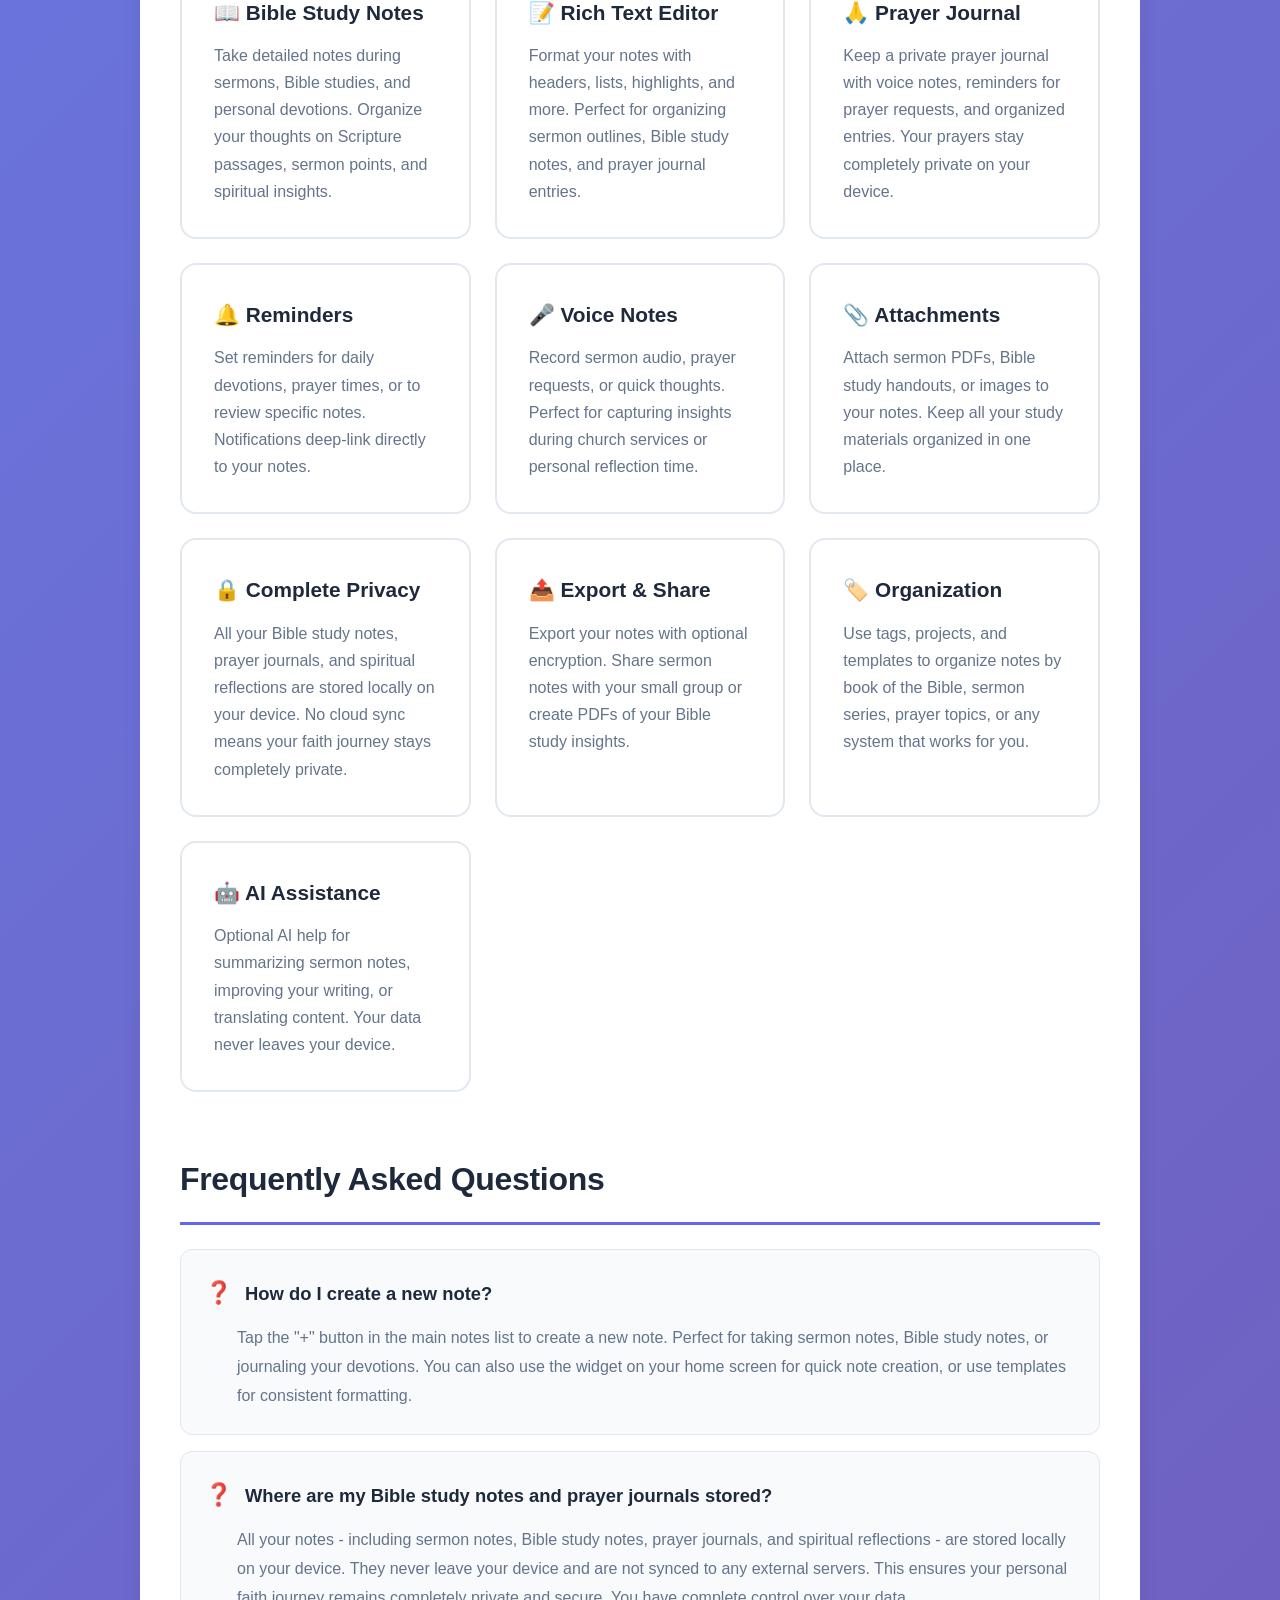
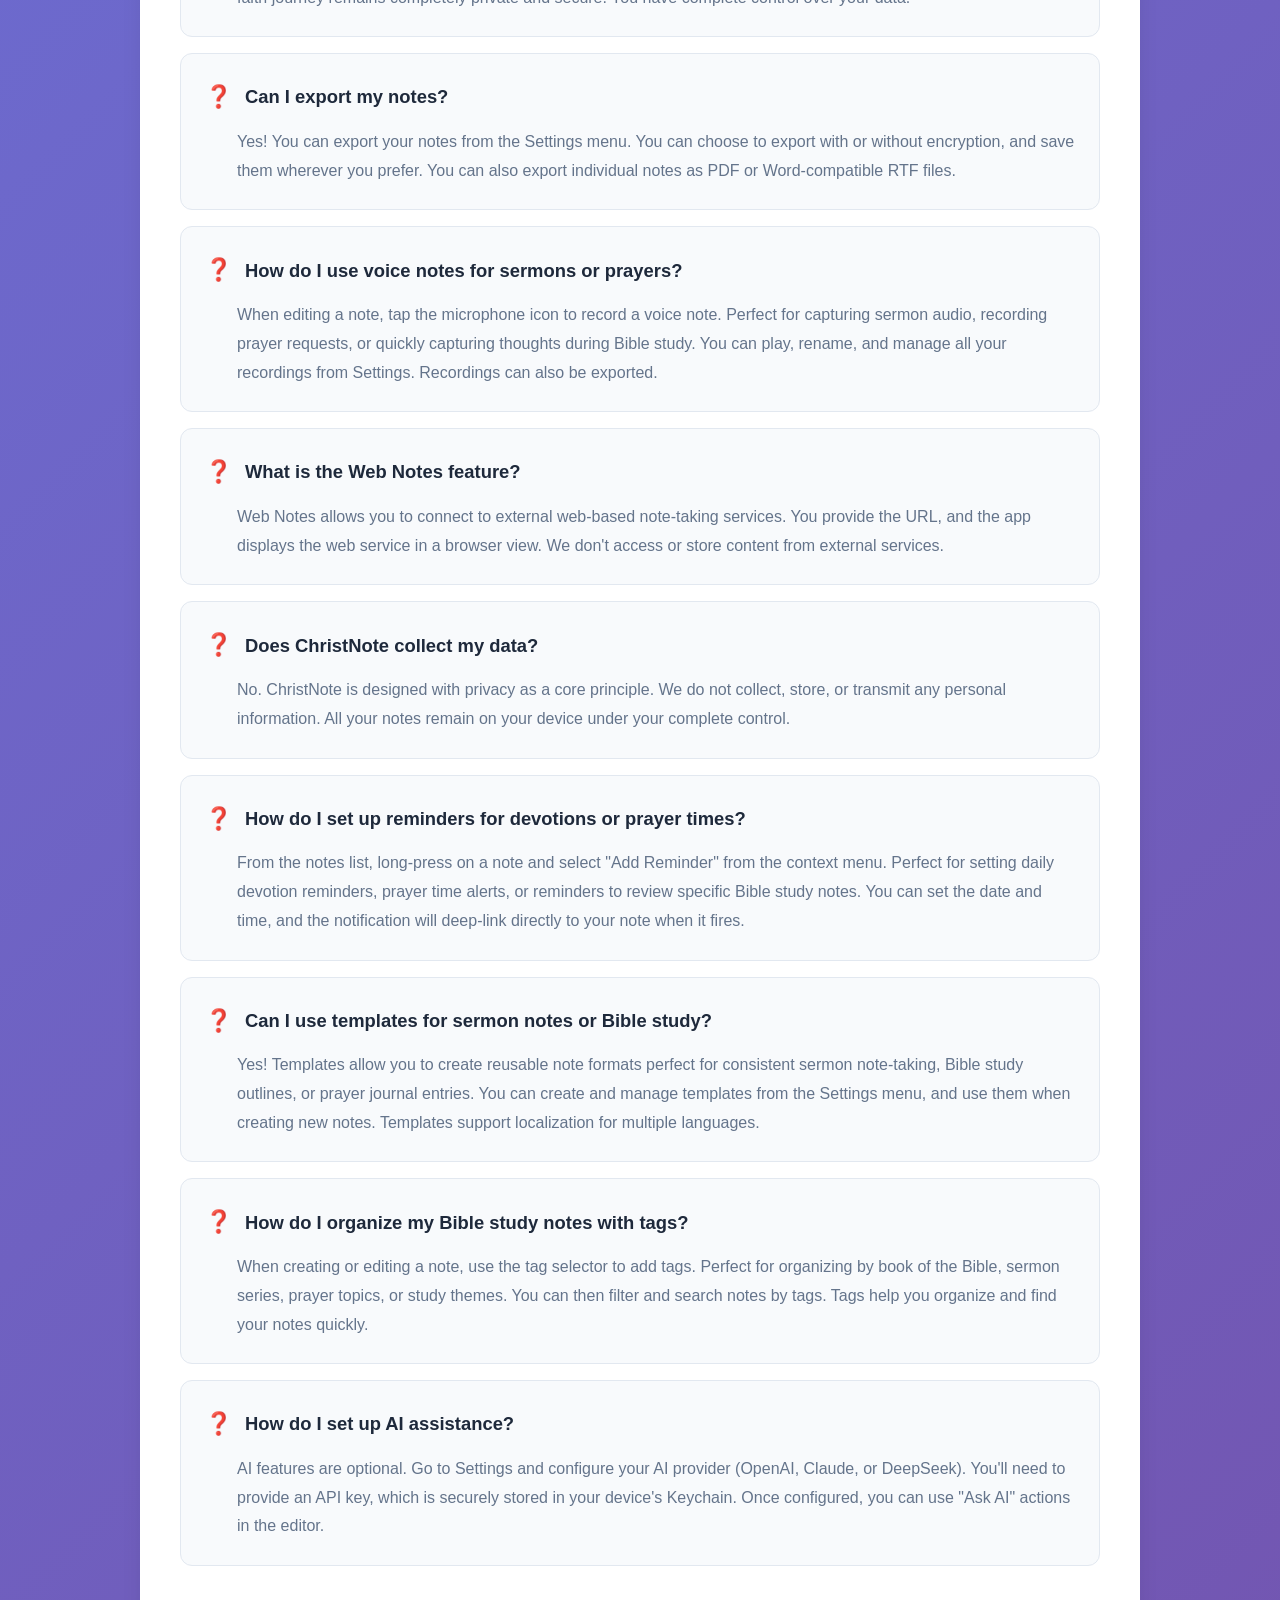
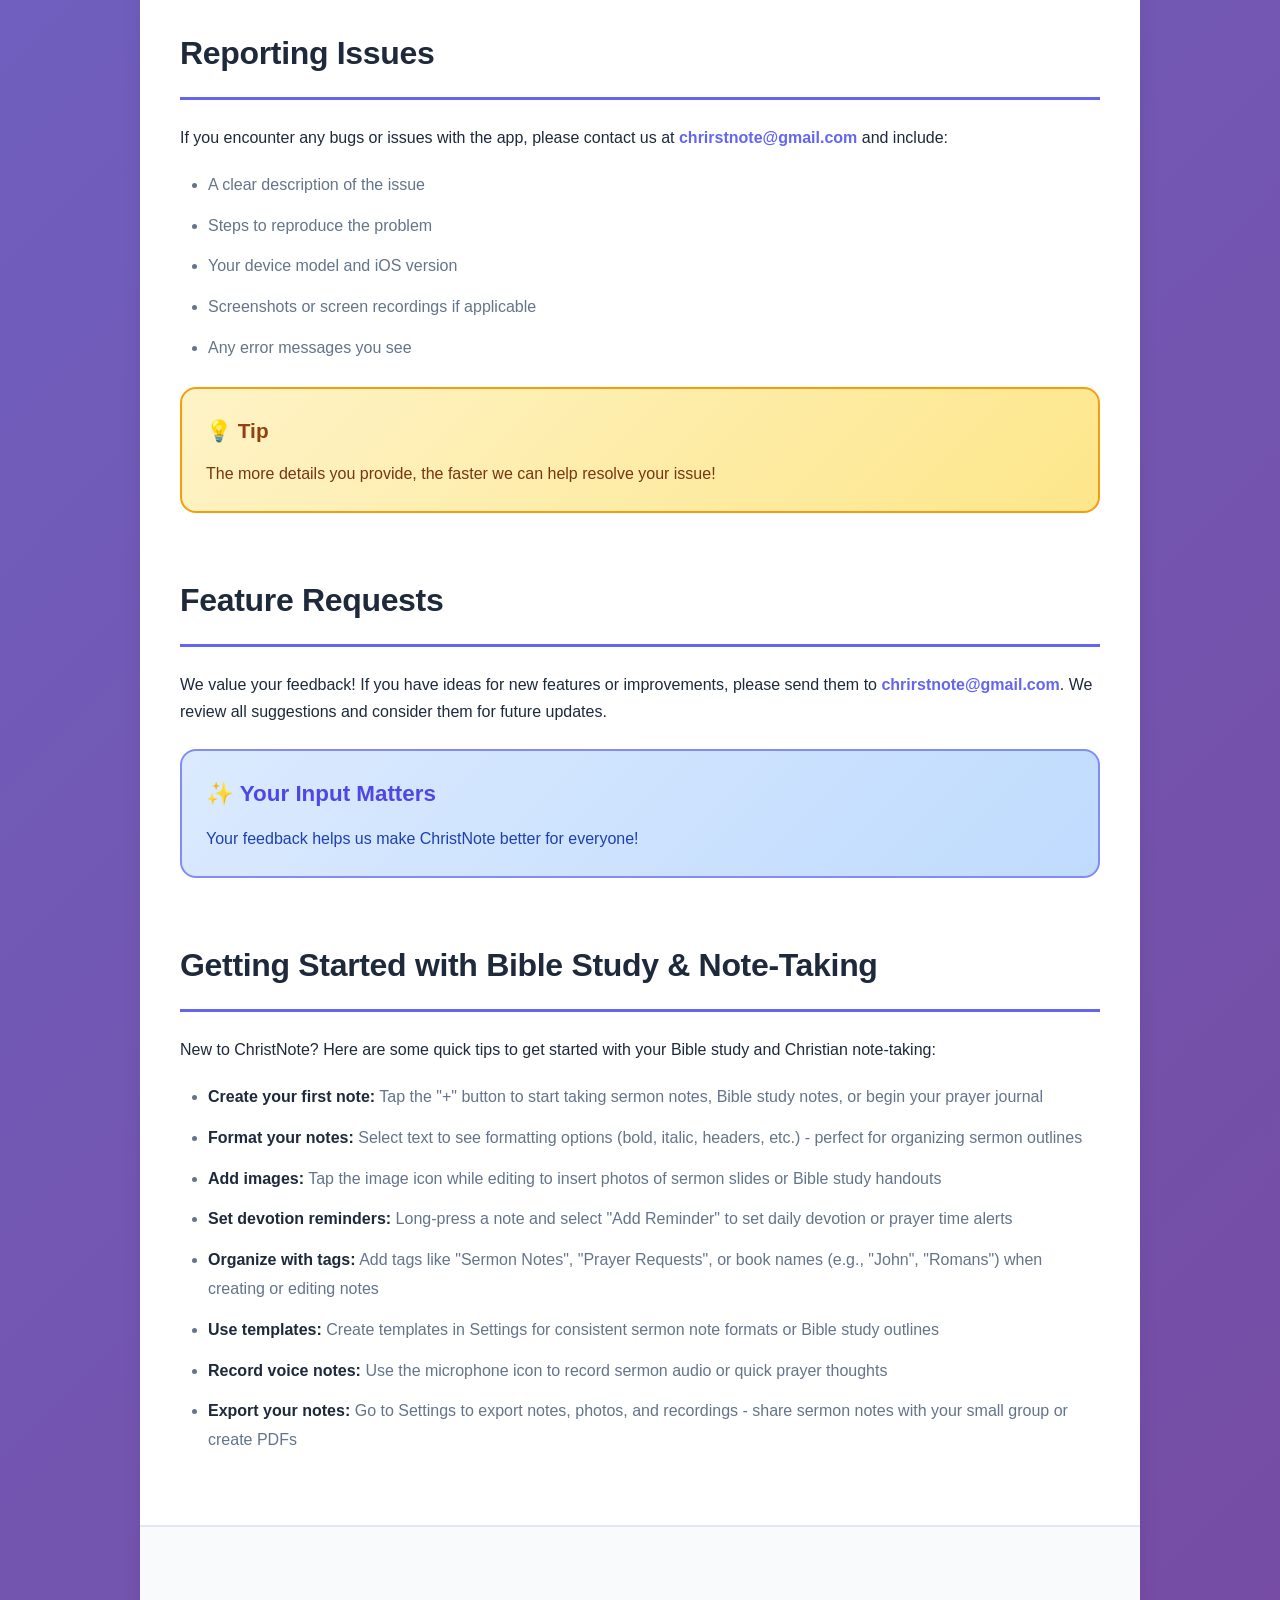
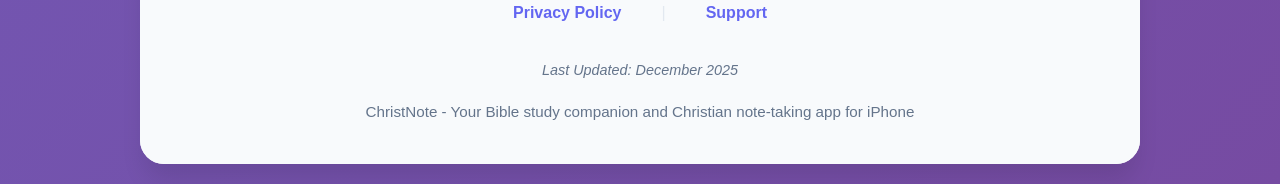
==== commit 400b041e: "Update index.html" ====
--- a/index.html
+++ b/index.html
@@ -539,7 +539,7 @@
                         <h2>Get in Touch</h2>
                         <p>Have questions or need assistance? We're here to help!</p>
                         <div class="contact-email">
-                            <a href="mailto:christnote.support@gmail.com">christnote.support@gmail.com</a>
+                            <a href="mailto:chrirstnote@gmail.com">chrirstnote@gmail.com</a>
                         </div>
                         <p style="margin-top: 16px; font-size: 1em; opacity: 0.9;">We typically respond within 24-48 hours</p>
                     </div>
@@ -666,7 +666,7 @@
 
             <div class="section">
                 <h2>Reporting Issues</h2>
-                <p>If you encounter any bugs or issues with the app, please contact us at <a href="mailto:christnote.support@gmail.com" class="link">christnote.support@gmail.com</a> and include:</p>
+                <p>If you encounter any bugs or issues with the app, please contact us at <a href="mailto:chrirstnote@gmail.com" class="link">chrirstnote@gmail.com</a> and include:</p>
                 <ul>
                     <li>A clear description of the issue</li>
                     <li>Steps to reproduce the problem</li>
@@ -682,7 +682,7 @@
 
             <div class="section">
                 <h2>Feature Requests</h2>
-                <p>We value your feedback! If you have ideas for new features or improvements, please send them to <a href="mailto:christnote.support@gmail.com" class="link">christnote.support@gmail.com</a>. We review all suggestions and consider them for future updates.</p>
+                <p>We value your feedback! If you have ideas for new features or improvements, please send them to <a href="mailto:chrirstnote@gmail.com" class="link">chrirstnote@gmail.com</a>. We review all suggestions and consider them for future updates.</p>
                 <div class="info-box" style="margin-top: 24px;">
                     <h3>✨ Your Input Matters</h3>
                     <p>Your feedback helps us make ChristNote better for everyone!</p>
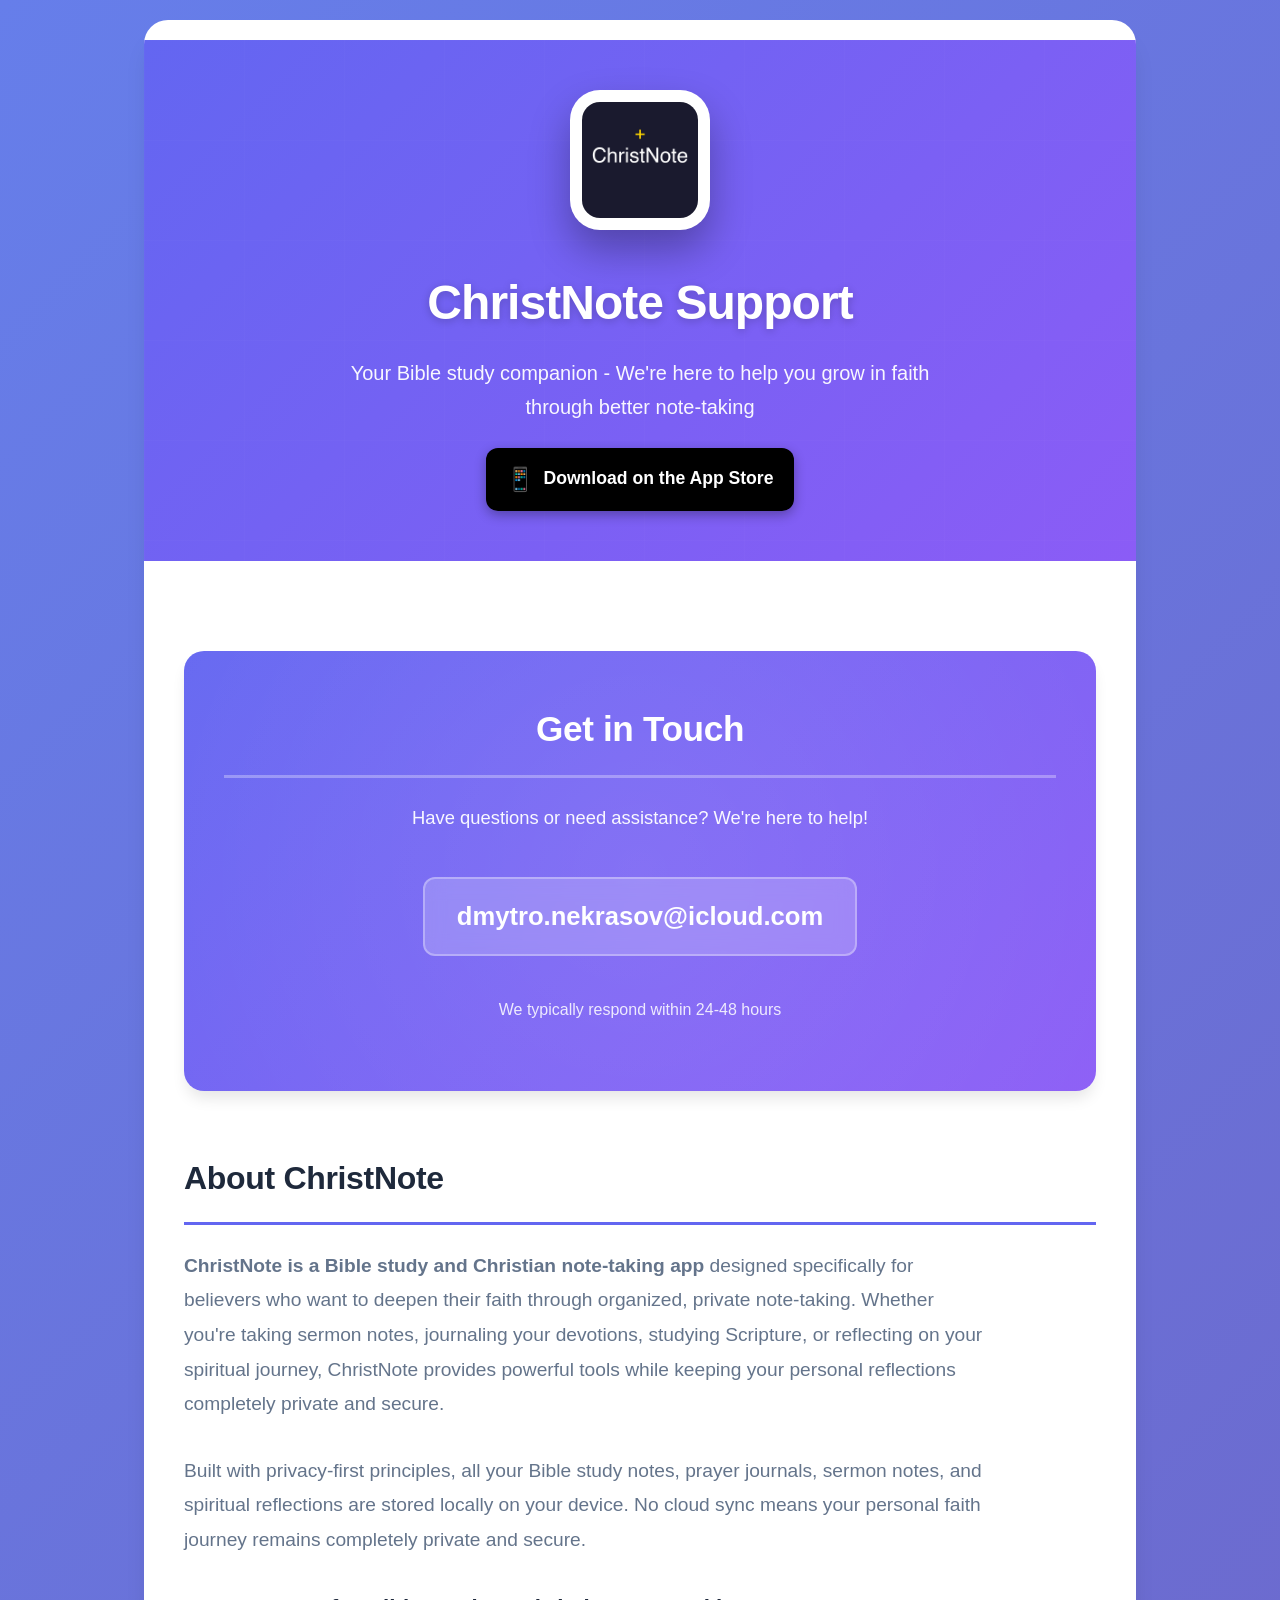
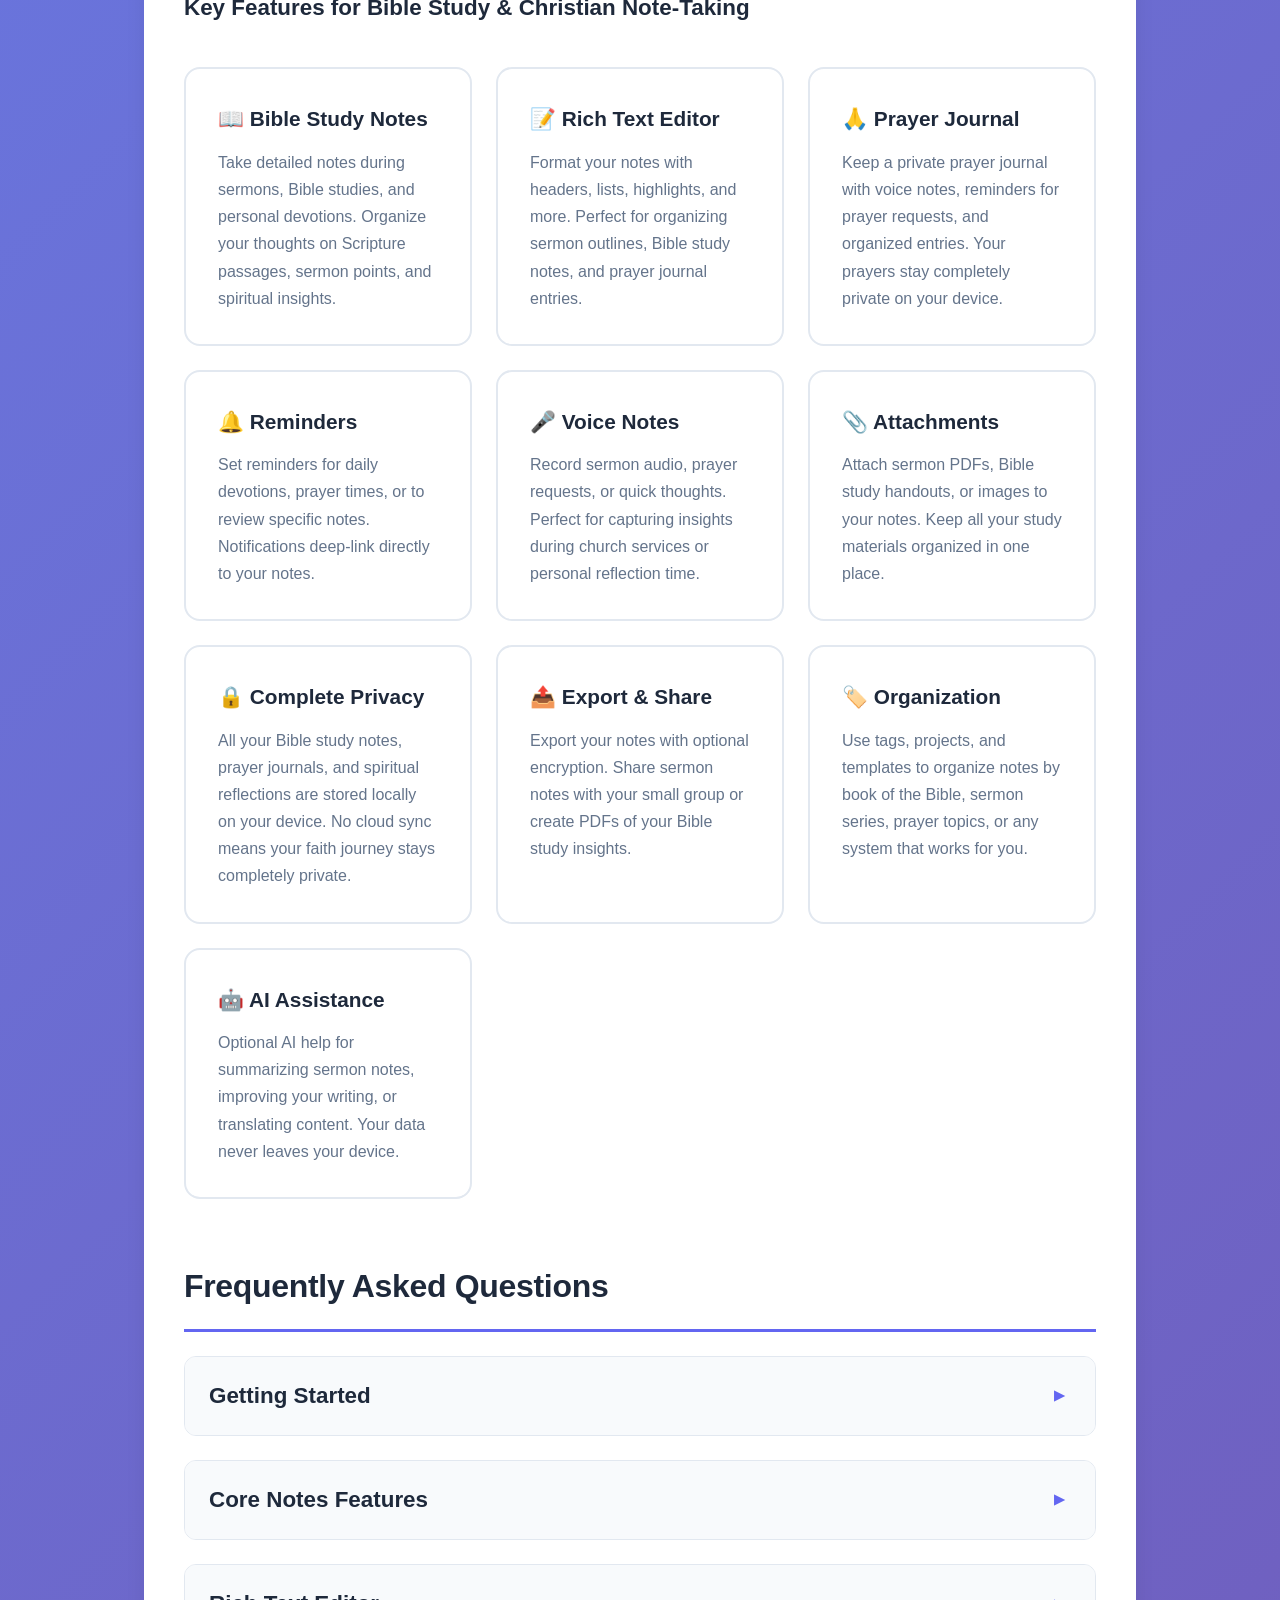
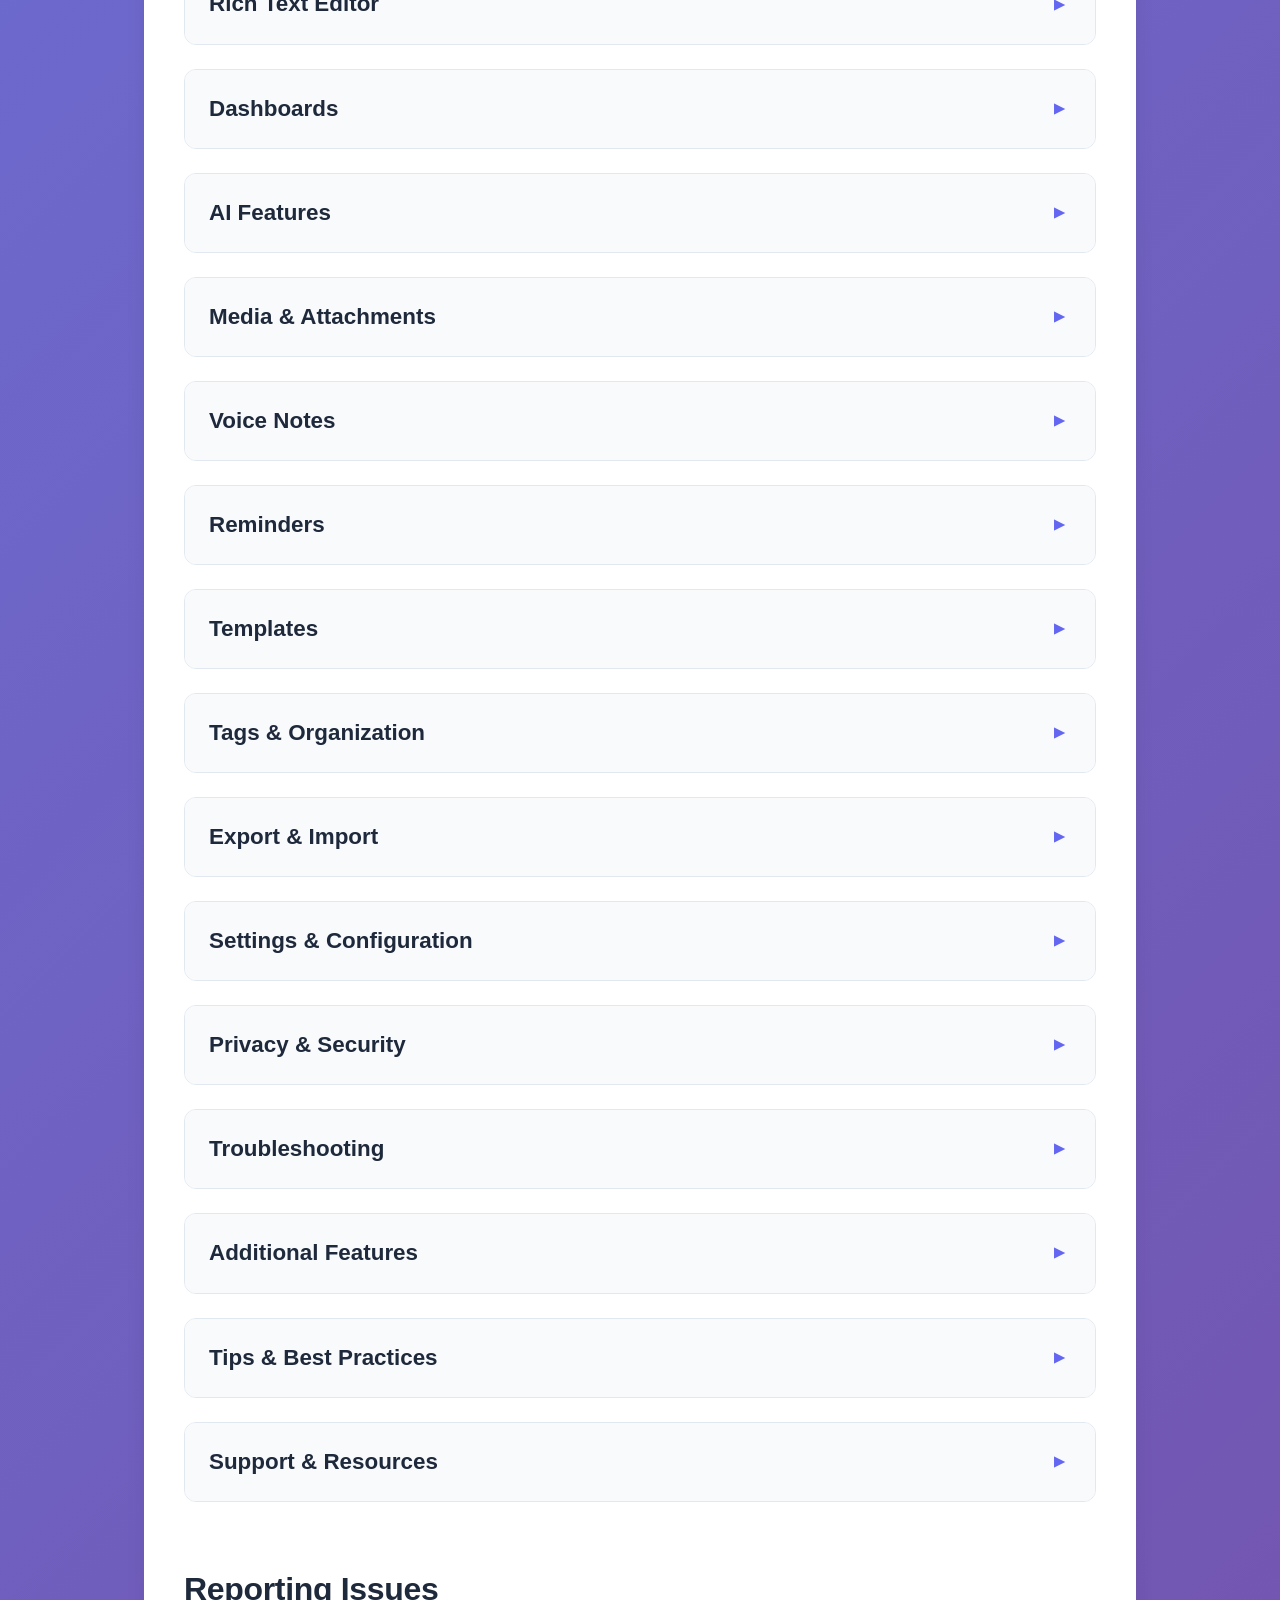
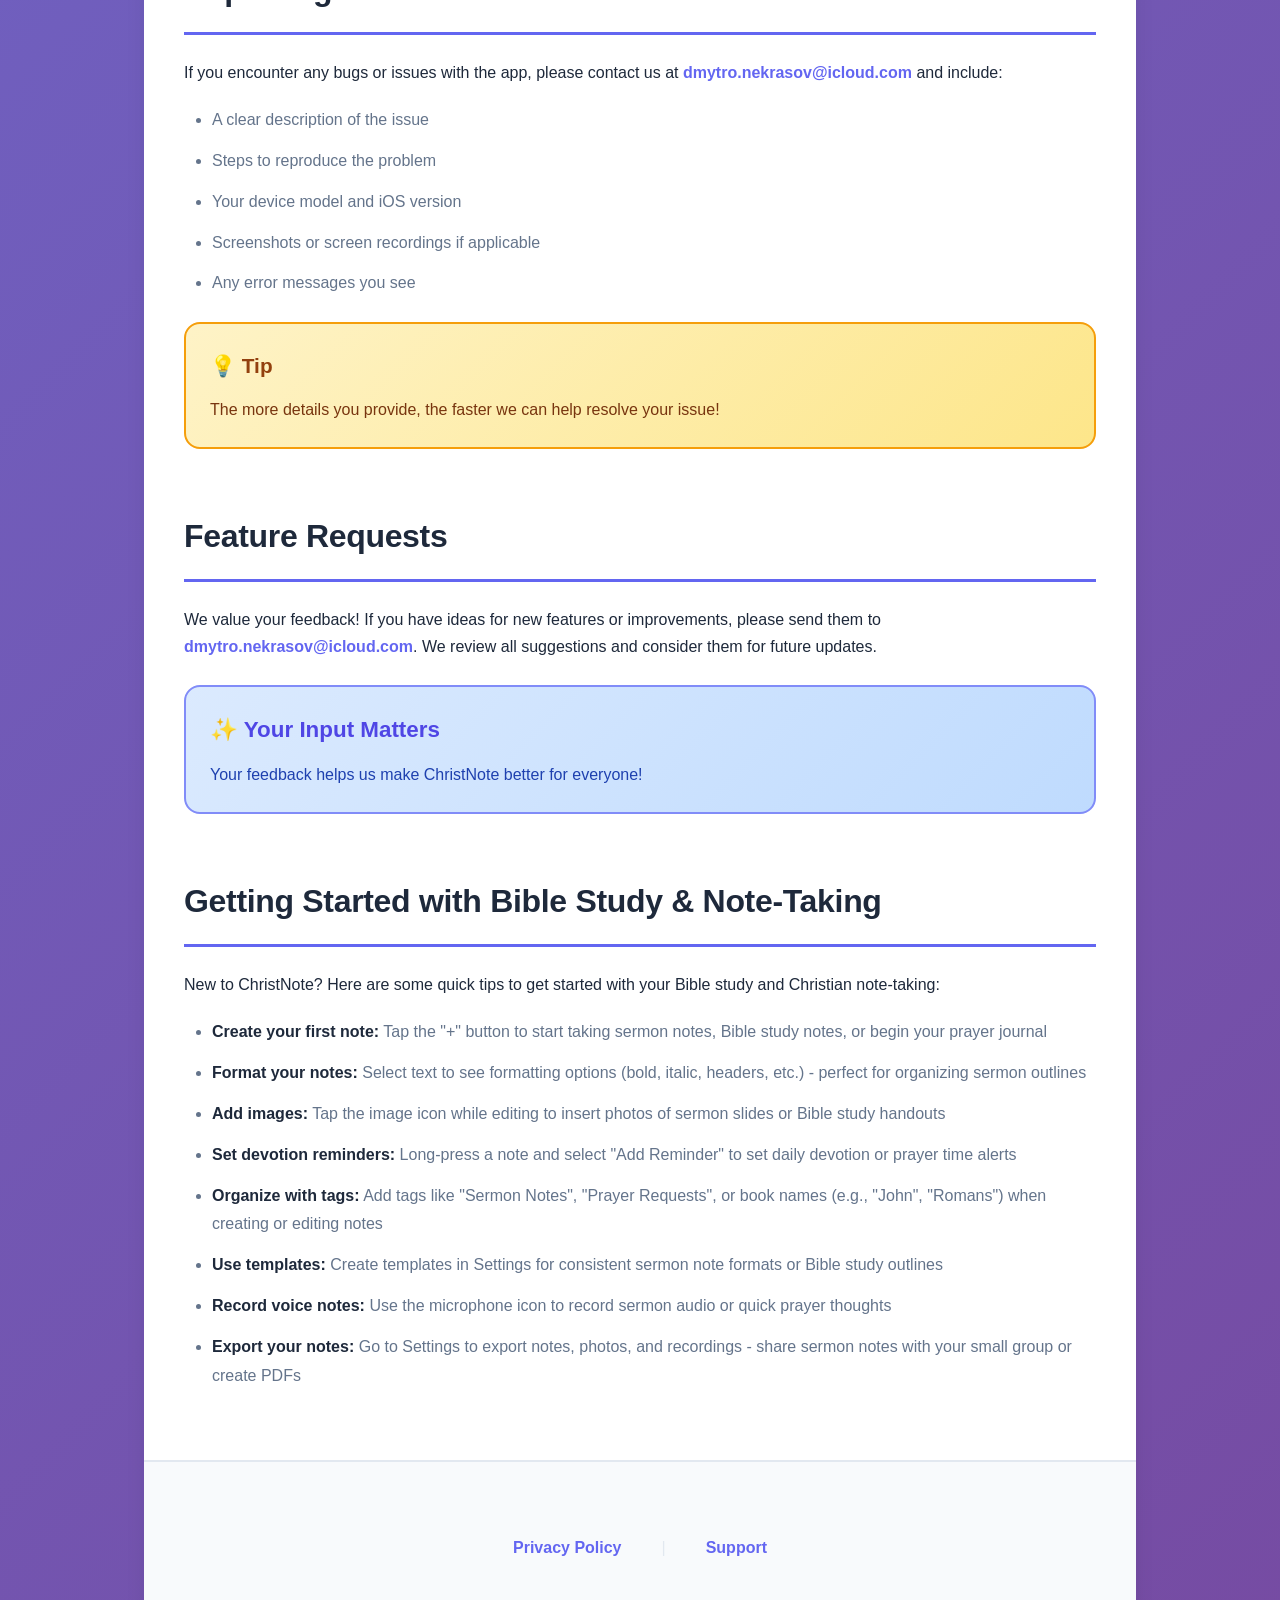
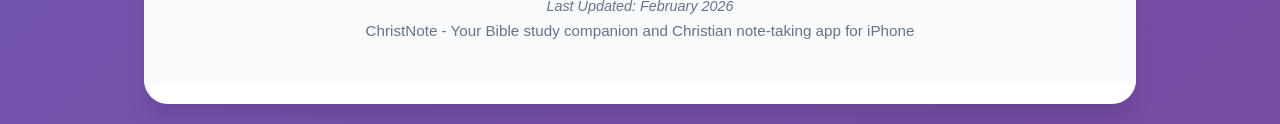
==== commit 0eb839df: "add more questions and answers" ====
--- a/index.html
+++ b/index.html
@@ -5,6 +5,7 @@
     <meta name="viewport" content="width=device-width, initial-scale=1.0">
     <meta name="description" content="ChristNote Support - Get help with your Bible study notes, sermon notes, prayer journal, and Christian note-taking app for iPhone.">
     <title>Support - ChristNote | Bible Study & Christian Note-Taking App</title>
+    <link rel="stylesheet" href="style.css">
     <style>
         * {
             margin: 0;
@@ -272,6 +273,70 @@
             margin: 0;
         }
         
+        .faq-section-wrapper {
+            margin-bottom: 24px;
+            border: 1px solid var(--border-color);
+            border-radius: 12px;
+            overflow: hidden;
+            background: var(--bg-white);
+            transition: all 0.3s ease;
+        }
+        
+        .faq-section-wrapper:hover {
+            box-shadow: var(--shadow-md);
+        }
+        
+        .faq-section-header {
+            padding: 20px 24px;
+            cursor: pointer;
+            display: flex;
+            align-items: center;
+            justify-content: space-between;
+            background: var(--bg-light);
+            transition: background 0.2s ease;
+            user-select: none;
+        }
+        
+        .faq-section-header:hover {
+            background: #f1f5f9;
+        }
+        
+        .faq-section-header h3 {
+            margin: 0;
+            color: var(--text-primary);
+            font-size: 1.4em;
+            font-weight: 600;
+            flex: 1;
+        }
+        
+        .faq-section-toggle {
+            width: 24px;
+            height: 24px;
+            display: flex;
+            align-items: center;
+            justify-content: center;
+            color: var(--primary-color);
+            font-size: 1.2em;
+            transition: transform 0.3s ease;
+            flex-shrink: 0;
+        }
+        
+        .faq-section-wrapper.collapsed .faq-section-toggle {
+            transform: rotate(-90deg);
+        }
+        
+        .faq-section-content {
+            max-height: 0;
+            overflow: hidden;
+            transition: max-height 0.4s ease-out, padding 0.3s ease;
+            padding: 0 24px;
+        }
+        
+        .faq-section-wrapper:not(.collapsed) .faq-section-content {
+            max-height: 10000px;
+            padding: 24px;
+        }
+        
         .faq-container {
             display: flex;
             flex-direction: column;
@@ -453,6 +518,43 @@
             color: var(--text-secondary);
             font-size: 0.95em;
             font-weight: 500;
+        }
+        
+        .app-store-link {
+            display: inline-block;
+            margin-top: 24px;
+            transition: transform 0.3s ease, opacity 0.3s ease;
+        }
+        
+        .app-store-link:hover {
+            transform: scale(1.05);
+            opacity: 0.9;
+        }
+        
+        .app-store-badge {
+            display: inline-block;
+            background: #000;
+            color: white;
+            padding: 12px 20px;
+            border-radius: 12px;
+            text-decoration: none;
+            font-weight: 600;
+            font-size: 1.1em;
+            box-shadow: 0 4px 12px rgba(0, 0, 0, 0.3);
+            transition: all 0.3s ease;
+            display: flex;
+            align-items: center;
+            gap: 8px;
+        }
+        
+        .app-store-badge:hover {
+            background: #1a1a1a;
+            box-shadow: 0 6px 16px rgba(0, 0, 0, 0.4);
+        }
+        
+        .app-store-badge::before {
+            content: '📱';
+            font-size: 1.3em;
         }
         
         @media (max-width: 768px) {
@@ -517,6 +619,11 @@
                 font-size: 1.1em;
                 word-break: break-all;
             }
+            
+            .app-store-badge {
+                font-size: 0.95em;
+                padding: 10px 16px;
+            }
         }
     </style>
 </head>
@@ -529,6 +636,11 @@
                 </div>
                 <h1>ChristNote Support</h1>
                 <p>Your Bible study companion - We're here to help you grow in faith through better note-taking</p>
+                <div class="app-store-link">
+                    <a href="https://apps.apple.com/de/app/christnote/id6757015110?l=en-GB" target="_blank" rel="noopener noreferrer" class="app-store-badge">
+                        Download on the App Store
+                    </a>
+                </div>
             </div>
         </div>
         
@@ -539,7 +651,7 @@
                         <h2>Get in Touch</h2>
                         <p>Have questions or need assistance? We're here to help!</p>
                         <div class="contact-email">
-                            <a href="mailto:chrirstnote@gmail.com">chrirstnote@gmail.com</a>
+                            <a href="mailto:dmytro.nekrasov@icloud.com">dmytro.nekrasov@icloud.com</a>
                         </div>
                         <p style="margin-top: 16px; font-size: 1em; opacity: 0.9;">We typically respond within 24-48 hours</p>
                     </div>
@@ -609,64 +721,1019 @@
                 </div>
             </div>
 
-            <div class="section">
+                        <div class="section">
                 <h2>Frequently Asked Questions</h2>
+                <div class="faq-section-wrapper collapsed">
+                    <div class="faq-section-header">
+                        <h3>Getting Started</h3>
+                        <span class="faq-section-toggle">▼</span>
+                    </div>
+                    <div class="faq-section-content">
+                        <div class="faq-container">
+                            <div class="faq-item">
+                                <div class="faq-question">What is ChristNote?</div>
+                                <div class="faq-answer">ChristNote is a privacy-first notes app for iOS with rich text editing, reminders, voice notes, attachments, and optional AI assistance. Notes are stored locally on-device by default.</div>
+                            </div>
+                            <div class="faq-item">
+                                <div class="faq-question">What iOS version is required?</div>
+                                <div class="faq-answer">iOS 15.0 or later is required. The app supports iPhone 13 and newer, including iPhone 17.</div>
+                            </div>
+                            <div class="faq-item">
+                                <div class="faq-question">How do I create my first note?</div>
+                                <div class="faq-answer">Tap the floating "+" button (if enabled) or tap the "Local Notes" tab and use the create button. You can also use the template picker to create notes from templates.</div>
+                            </div>
+                            <div class="faq-item">
+                                <div class="faq-question">How do I navigate between different sections?</div>
+                                <div class="faq-answer">Use the bottom menu bar to switch between tabs. You can hide the menu by tapping the chevron down button, and show it again by tapping the icon in the bottom-right corner.</div>
+                            </div>
+                            <div class="faq-item">
+                                <div class="faq-question">Can I customize which tabs appear in the menu?</div>
+                                <div class="faq-answer">Yes, go to Settings → Dashboards to enable or disable specific dashboard tabs. You can also reorder tabs in Settings → Appearance → Tab Order.<br><br>---</div>
+                            </div>
+                        </div>
+                    </div>
+                </div>
+                <div class="faq-section-wrapper collapsed">
+                    <div class="faq-section-header">
+                        <h3>Core Notes Features</h3>
+                        <span class="faq-section-toggle">▼</span>
+                    </div>
+                    <div class="faq-section-content">
                 <div class="faq-container">
                     <div class="faq-item">
                         <div class="faq-question">How do I create a new note?</div>
-                        <div class="faq-answer">Tap the "+" button in the main notes list to create a new note. Perfect for taking sermon notes, Bible study notes, or journaling your devotions. You can also use the widget on your home screen for quick note creation, or use templates for consistent formatting.</div>
-                    </div>
-
-                    <div class="faq-item">
-                        <div class="faq-question">Where are my Bible study notes and prayer journals stored?</div>
-                        <div class="faq-answer">All your notes - including sermon notes, Bible study notes, prayer journals, and spiritual reflections - are stored locally on your device. They never leave your device and are not synced to any external servers. This ensures your personal faith journey remains completely private and secure. You have complete control over your data.</div>
-                    </div>
-
-                    <div class="faq-item">
-                        <div class="faq-question">Can I export my notes?</div>
-                        <div class="faq-answer">Yes! You can export your notes from the Settings menu. You can choose to export with or without encryption, and save them wherever you prefer. You can also export individual notes as PDF or Word-compatible RTF files.</div>
-                    </div>
-
-                    <div class="faq-item">
-                        <div class="faq-question">How do I use voice notes for sermons or prayers?</div>
-                        <div class="faq-answer">When editing a note, tap the microphone icon to record a voice note. Perfect for capturing sermon audio, recording prayer requests, or quickly capturing thoughts during Bible study. You can play, rename, and manage all your recordings from Settings. Recordings can also be exported.</div>
-                    </div>
-
-                    <div class="faq-item">
-                        <div class="faq-question">What is the Web Notes feature?</div>
-                        <div class="faq-answer">Web Notes allows you to connect to external web-based note-taking services. You provide the URL, and the app displays the web service in a browser view. We don't access or store content from external services.</div>
-                    </div>
-
-                    <div class="faq-item">
-                        <div class="faq-question">Does ChristNote collect my data?</div>
-                        <div class="faq-answer">No. ChristNote is designed with privacy as a core principle. We do not collect, store, or transmit any personal information. All your notes remain on your device under your complete control.</div>
-                    </div>
-
-                    <div class="faq-item">
-                        <div class="faq-question">How do I set up reminders for devotions or prayer times?</div>
-                        <div class="faq-answer">From the notes list, long-press on a note and select "Add Reminder" from the context menu. Perfect for setting daily devotion reminders, prayer time alerts, or reminders to review specific Bible study notes. You can set the date and time, and the notification will deep-link directly to your note when it fires.</div>
-                    </div>
-
-                    <div class="faq-item">
-                        <div class="faq-question">Can I use templates for sermon notes or Bible study?</div>
-                        <div class="faq-answer">Yes! Templates allow you to create reusable note formats perfect for consistent sermon note-taking, Bible study outlines, or prayer journal entries. You can create and manage templates from the Settings menu, and use them when creating new notes. Templates support localization for multiple languages.</div>
-                    </div>
-
-                    <div class="faq-item">
-                        <div class="faq-question">How do I organize my Bible study notes with tags?</div>
-                        <div class="faq-answer">When creating or editing a note, use the tag selector to add tags. Perfect for organizing by book of the Bible, sermon series, prayer topics, or study themes. You can then filter and search notes by tags. Tags help you organize and find your notes quickly.</div>
-                    </div>
-
-                    <div class="faq-item">
-                        <div class="faq-question">How do I set up AI assistance?</div>
-                        <div class="faq-answer">AI features are optional. Go to Settings and configure your AI provider (OpenAI, Claude, or DeepSeek). You'll need to provide an API key, which is securely stored in your device's Keychain. Once configured, you can use "Ask AI" actions in the editor.</div>
+                        <div class="faq-answer">• Tap the floating "+" button (if enabled)<br>• Tap "Create Note" from the template picker<br>• Use the app icon shortcut "New Note"<br>• Swipe down on the notes list and tap "Create Note"</div>
+                    </div>
+                    <div class="faq-item">
+                        <div class="faq-question">How do I edit a note?</div>
+                        <div class="faq-answer">Tap any note in the list to open it. The editor opens automatically and you can start typing.</div>
+                    </div>
+                    <div class="faq-item">
+                        <div class="faq-question">How do I delete a note?</div>
+                        <div class="faq-answer">• Swipe left on a note in the list and tap "Delete"<br>• Open a note, tap the menu (⋮) button, and select "Delete"<br>• Use multi-select mode: tap the selection icon, select notes, then tap delete</div>
+                    </div>
+                    <div class="faq-item">
+                        <div class="faq-question">Can I recover deleted notes?</div>
+                        <div class="faq-answer">Yes! Go to Settings → Data Management → Deleted Notes to view and restore deleted notes. Notes are kept for 30 days before permanent deletion.</div>
+                    </div>
+                    <div class="faq-item">
+                        <div class="faq-question">How do I pin a note to the top?</div>
+                        <div class="faq-answer">• Swipe right on a note in the list and tap "Pin"<br>• Open a note, tap the menu (⋮) button, and select "Pin"<br>• Use multi-select mode to pin multiple notes at once</div>
+                    </div>
+                    <div class="faq-item">
+                        <div class="faq-question">How do I search for notes?</div>
+                        <div class="faq-answer">Use the search bar at the top of the notes list. You can search by note content, tags, or note names.</div>
+                    </div>
+                    <div class="faq-item">
+                        <div class="faq-question">Can I sort my notes?</div>
+                        <div class="faq-answer">Yes, go to Settings → Notes → Sort Order. Options include:<br>• Most Recent (default)<br>• Oldest First<br>• Alphabetical</div>
+                    </div>
+                    <div class="faq-item">
+                        <div class="faq-question">What are note names?</div>
+                        <div class="faq-answer">Notes can have optional names/titles. If not set, the app extracts the first line or header as a preview. You can set a custom name by tapping the note name field at the top of the editor.</div>
+                    </div>
+                    <div class="faq-item">
+                        <div class="faq-question">How do I rename a note?</div>
+                        <div class="faq-answer">Open the note and tap on the name field at the top. You can also use the menu (⋮) → "Rename Note".</div>
+                    </div>
+                    <div class="faq-item">
+                        <div class="faq-question">What are projects?</div>
+                        <div class="faq-answer">Projects help organize notes into groups. You can assign notes to projects and filter by project in the notes list.</div>
+                    </div>
+                    <div class="faq-item">
+                        <div class="faq-question">How do I assign a note to a project?</div>
+                        <div class="faq-answer">Open a note, tap the menu (⋮) button, and select "Assign to Project". You can also use multi-select to assign multiple notes.</div>
+                    </div>
+                    <div class="faq-item">
+                        <div class="faq-question">Can I filter notes by project?</div>
+                        <div class="faq-answer">Yes, use the filter bar in the notes list to select a project filter.</div>
+                    </div>
+                    <div class="faq-item">
+                        <div class="faq-question">What is multi-select mode?</div>
+                        <div class="faq-answer">Tap the selection icon (checkmark) in the notes list toolbar to enter multi-select mode. You can then select multiple notes and perform bulk actions like delete, pin, tag, or assign to project.</div>
+                    </div>
+                    <div class="faq-item">
+                        <div class="faq-question">How do I duplicate a note?</div>
+                        <div class="faq-answer">Open a note, tap the menu (⋮) button, and select "Duplicate Note".</div>
+                    </div>
+                    <div class="faq-item">
+                        <div class="faq-question">Can I share notes with other apps?</div>
+                        <div class="faq-answer">Yes, open a note, tap the menu (⋮) button, and select "Share". You can export as PDF, RTF (Word-compatible), Markdown, or plain text.</div>
+                    </div>
+                    <div class="faq-item">
+                        <div class="faq-question">What are connected notes?</div>
+                        <div class="faq-answer">Connected notes allow you to link related notes together. This is useful for organizing related content, creating knowledge graphs, or building book chapters.</div>
+                    </div>
+                    <div class="faq-item">
+                        <div class="faq-question">How do I connect notes?</div>
+                        <div class="faq-answer">Open a note, tap the menu (⋮) button, and select "Connected Notes". Search and select notes to connect. Tap again to disconnect.</div>
+                    </div>
+                    <div class="faq-item">
+                        <div class="faq-question">Can I see all notes connected to a specific note?</div>
+                        <div class="faq-answer">Yes, connected notes appear at the bottom of the note editor. Tap on a connected note to open it.</div>
+                    </div>
+                    <div class="faq-item">
+                        <div class="faq-question">What are prophetic notes?</div>
+                        <div class="faq-answer">Prophetic notes are special note types for dreams, visions, and inspirations. They can be organized by type and viewed in a calendar format.</div>
+                    </div>
+                    <div class="faq-item">
+                        <div class="faq-question">How do I create a prophetic note?</div>
+                        <div class="faq-answer">Use the "dream" template or add the "prophetic" tag. You can also filter by prophetic type in the notes list.</div>
+                    </div>
+                    <div class="faq-item">
+                        <div class="faq-question">What is the Prophetic Calendar?</div>
+                        <div class="faq-answer">The Prophetic Calendar shows prophetic notes organized by date. Access it from the notes list or via app shortcuts.</div>
+                    </div>
+                    <div class="faq-item">
+                        <div class="faq-question">Can I filter notes by prophetic type?</div>
+                        <div class="faq-answer">Yes, use the prophetic type filter in the notes list to filter by Dream, Vision, or Inspiration.<br><br>---</div>
+                    </div>
+                        </div>
+                    </div>
+                </div>
+                <div class="faq-section-wrapper collapsed">
+                    <div class="faq-section-header">
+                        <h3>Rich Text Editor</h3>
+                        <span class="faq-section-toggle">▼</span>
+                    </div>
+                    <div class="faq-section-content">
+                        <div class="faq-container">
+                    <div class="faq-item">
+                        <div class="faq-question">What editor engines are available?</div>
+                        <div class="faq-answer">The app supports two editor engines:<br>• iOS Native Editor (default) - Uses UITextView for native iOS editing<br>• HTML Editor - Alternative editor for web-based content<br><br>You can switch between them in Settings → Editor → Editor Engine.</div>
+                    </div>
+                    <div class="faq-item">
+                        <div class="faq-question">What formatting options are available?</div>
+                        <div class="faq-answer">The editor supports:<br>• Headers (H1, H2, H3)<br>• Bold, Italic, Underline, Strikethrough<br>• Text highlighting (7 colors)<br>• Text alignment (left, center, right, justify)<br>• Bulleted lists<br>• Numbered lists<br>• Dividers<br>• Clear formatting</div>
+                    </div>
+                    <div class="faq-item">
+                        <div class="faq-question">How do I format text?</div>
+                        <div class="faq-answer">Select text and use the formatting toolbar that appears. You can also use keyboard shortcuts:<br>• **Bold:** ⌘B<br>• **Italic:** ⌘I<br>• **Underline:** ⌘U</div>
+                    </div>
+                    <div class="faq-item">
+                        <div class="faq-question">What is Focus Mode?</div>
+                        <div class="faq-answer">Focus Mode provides a distraction-free writing experience by hiding the header and other UI elements. It's enabled by default but can be toggled in Settings → Editor.</div>
+                    </div>
+                    <div class="faq-item">
+                        <div class="faq-question">How do I exit Focus Mode?</div>
+                        <div class="faq-answer">Tap the "Exit Focus Mode" button that appears, or swipe down from the top.</div>
+                    </div>
+                    <div class="faq-item">
+                        <div class="faq-question">Can I customize the font?</div>
+                        <div class="faq-answer">Yes, go to Settings → Editor → Font Family to choose from bundled Google fonts or system fonts.</div>
+                    </div>
+                    <div class="faq-item">
+                        <div class="faq-question">Can I adjust line spacing?</div>
+                        <div class="faq-answer">Yes, go to Settings → Editor → Line Spacing to adjust the spacing between lines.</div>
+                    </div>
+                    <div class="faq-item">
+                        <div class="faq-question">How do I insert images?</div>
+                        <div class="faq-answer">• Tap the image button in the formatting toolbar<br>• Use Photos picker to select images<br>• Paste images directly from clipboard<br>• Use the camera button to take photos</div>
+                    </div>
+                    <div class="faq-item">
+                        <div class="faq-question">Can I resize images in notes?</div>
+                        <div class="faq-answer">Yes, tap an image to select it, then use the resize options:<br>• Small (160px)<br>• Medium (240px)<br>• Large (320px)<br>• Fit to width</div>
+                    </div>
+                    <div class="faq-item">
+                        <div class="faq-question">Can I draw on images?</div>
+                        <div class="faq-answer">Yes, select an image and tap "Draw on Image" to open the drawing editor.</div>
+                    </div>
+                    <div class="faq-item">
+                        <div class="faq-question">How do I insert a divider?</div>
+                        <div class="faq-answer">Tap the divider button in the formatting toolbar, or type "---" and it will convert to a divider.</div>
+                    </div>
+                    <div class="faq-item">
+                        <div class="faq-question">What are highlights?</div>
+                        <div class="faq-answer">Highlights allow you to mark important text with colored backgrounds. There are 7 highlight colors available.</div>
+                    </div>
+                    <div class="faq-item">
+                        <div class="faq-question">How do I highlight text?</div>
+                        <div class="faq-answer">Select text and tap the highlight button in the formatting toolbar. Choose a color from the picker.</div>
+                    </div>
+                    <div class="faq-item">
+                        <div class="faq-question">Can I remove highlighting?</div>
+                        <div class="faq-answer">Yes, select highlighted text and tap "Clear Highlight" or choose "None" from the highlight color picker.</div>
+                    </div>
+                    <div class="faq-item">
+                        <div class="faq-question">How do I create lists?</div>
+                        <div class="faq-answer">Tap the list button in the formatting toolbar and choose "Bulleted List" or "Numbered List". You can also start typing "- " or "1. " to auto-create lists.</div>
+                    </div>
+                    <div class="faq-item">
+                        <div class="faq-question">Can I nest lists?</div>
+                        <div class="faq-answer">Yes, indent list items using the indent buttons or by tapping Tab on the keyboard.</div>
+                    </div>
+                    <div class="faq-item">
+                        <div class="faq-question">How do I clear all formatting?</div>
+                        <div class="faq-answer">Select text and tap "Clear Formatting" in the formatting toolbar.</div>
+                    </div>
+                    <div class="faq-item">
+                        <div class="faq-question">Does the editor support Markdown?</div>
+                        <div class="faq-answer">The editor doesn't use Markdown syntax during editing, but you can export notes as Markdown. Some Markdown features are supported through the formatting toolbar.</div>
+                    </div>
+                    <div class="faq-item">
+                        <div class="faq-question">Can I undo/redo changes?</div>
+                        <div class="faq-answer">Yes, shake your device or use the undo/redo buttons if available. Standard iOS text editing undo/redo works.</div>
+                    </div>
+                    <div class="faq-item">
+                        <div class="faq-question">How do I copy formatted text?</div>
+                        <div class="faq-answer">Select text and use the standard copy gesture or menu. Formatted text is preserved when pasting within the app.</div>
+                    </div>
+                    <div class="faq-item">
+                        <div class="faq-question">Can I paste plain text only?</div>
+                        <div class="faq-answer">Yes, when pasting, you'll see paste options. Choose "Paste as Plain Text" to remove formatting.<br><br>---</div>
+                    </div>
+                        </div>
+                    </div>
+                </div>
+                <div class="faq-section-wrapper collapsed">
+                    <div class="faq-section-header">
+                        <h3>Dashboards</h3>
+                        <span class="faq-section-toggle">▼</span>
+                    </div>
+                    <div class="faq-section-content">
+                        <div class="faq-container">
+                    <div class="faq-item">
+                        <div class="faq-question">What are dashboards?</div>
+                        <div class="faq-answer">Dashboards are specialized views that organize and display specific types of content:<br>• Highlights Dashboard<br>• Audio Dashboard<br>• Attachments Dashboard<br>• Secrets Dashboard<br>• Todo Dashboard<br>• Connected Notes Dashboard<br>• AI Communications Dashboard<br>• AI Overview Dashboard<br>• Canvas Dashboard</div>
+                    </div>
+                    <div class="faq-item">
+                        <div class="faq-question">How do I enable/disable dashboards?</div>
+                        <div class="faq-answer">Go to Settings → Dashboards and toggle the dashboards you want to use.</div>
+                    </div>
+                    <div class="faq-item">
+                        <div class="faq-question">What is the Highlights Dashboard?</div>
+                        <div class="faq-answer">The Highlights Dashboard shows all highlighted text from your notes, organized by color. Useful for reviewing important passages.</div>
+                    </div>
+                    <div class="faq-item">
+                        <div class="faq-question">How do I access highlighted text?</div>
+                        <div class="faq-answer">Open the Highlights Dashboard tab, select a highlight color, and tap on any highlight to open the source note.</div>
+                    </div>
+                    <div class="faq-item">
+                        <div class="faq-question">What is the Audio Dashboard?</div>
+                        <div class="faq-answer">The Audio Dashboard shows all voice recordings attached to notes. You can play, rename, and manage recordings.</div>
+                    </div>
+                    <div class="faq-item">
+                        <div class="faq-question">How do I play a voice recording?</div>
+                        <div class="faq-answer">Open the Audio Dashboard, tap on a recording to play it. The player appears at the bottom with controls.</div>
+                    </div>
+                    <div class="faq-item">
+                        <div class="faq-question">Can I rename voice recordings?</div>
+                        <div class="faq-answer">Yes, tap the menu (⋮) next to a recording in the Audio Dashboard and select "Rename".</div>
+                    </div>
+                    <div class="faq-item">
+                        <div class="faq-question">What is the Attachments Dashboard?</div>
+                        <div class="faq-answer">The Attachments Dashboard lists all file attachments (PDFs, images, etc.) across all notes.</div>
+                    </div>
+                    <div class="faq-item">
+                        <div class="faq-question">How do I open an attachment?</div>
+                        <div class="faq-answer">Tap on an attachment in the Attachments Dashboard to open it. PDFs open in Quick Look.</div>
+                    </div>
+                    <div class="faq-item">
+                        <div class="faq-question">What is the Secrets Dashboard?</div>
+                        <div class="faq-answer">The Secrets Dashboard shows all notes tagged as "secret". These notes are encrypted and require authentication to view.</div>
+                    </div>
+                    <div class="faq-item">
+                        <div class="faq-question">How do I create a secret note?</div>
+                        <div class="faq-answer">Add the "secret" tag to a note, or use the "Create Secret Note" option. You'll be prompted to set a password.</div>
+                    </div>
+                    <div class="faq-item">
+                        <div class="faq-question">How do I unlock a secret note?</div>
+                        <div class="faq-answer">Tap on a secret note and enter your password or use Face ID/Touch ID if enabled.</div>
+                    </div>
+                    <div class="faq-item">
+                        <div class="faq-question">What is the Todo Dashboard?</div>
+                        <div class="faq-answer">The Todo Dashboard shows all notes with todo lists, organized by completion status.</div>
+                    </div>
+                    <div class="faq-item">
+                        <div class="faq-question">How do I create a todo list?</div>
+                        <div class="faq-answer">Use the "todo" template or add the "todo" tag to a note. Then tap the todo button in the editor toolbar.</div>
+                    </div>
+                    <div class="faq-item">
+                        <div class="faq-question">Can I mark todos as complete?</div>
+                        <div class="faq-answer">Yes, tap the checkbox next to each todo item to mark it complete or incomplete.</div>
+                    </div>
+                    <div class="faq-item">
+                        <div class="faq-question">What is the Connected Notes Dashboard?</div>
+                        <div class="faq-answer">The Connected Notes Dashboard shows a visual graph of all connected notes, helping you see relationships between notes.</div>
+                    </div>
+                    <div class="faq-item">
+                        <div class="faq-question">What is the AI Communications Dashboard?</div>
+                        <div class="faq-answer">The AI Communications Dashboard shows all AI interactions and conversations stored in your notes.</div>
+                    </div>
+                    <div class="faq-item">
+                        <div class="faq-question">What is the AI Overview Dashboard?</div>
+                        <div class="faq-answer">The AI Overview Dashboard uses AI to analyze and categorize all your notes, grouping them by meaning and themes.</div>
+                    </div>
+                    <div class="faq-item">
+                        <div class="faq-question">How do I generate an AI Overview?</div>
+                        <div class="faq-answer">Open the AI Overview Dashboard and tap "Generate Overview". You can customize the prompt or use the default.</div>
+                    </div>
+                    <div class="faq-item">
+                        <div class="faq-question">What is the Canvas Dashboard?</div>
+                        <div class="faq-answer">The Canvas Dashboard shows all canvas boards - visual workspaces for organizing notes spatially.</div>
+                    </div>
+                    <div class="faq-item">
+                        <div class="faq-question">How do I create a canvas?</div>
+                        <div class="faq-answer">Open the Canvas Dashboard and tap "New Canvas". You can add notes to canvases by dragging or using the menu.<br><br>---</div>
+                    </div>
+                        </div>
+                    </div>
+                </div>
+                <div class="faq-section-wrapper collapsed">
+                    <div class="faq-section-header">
+                        <h3>AI Features</h3>
+                        <span class="faq-section-toggle">▼</span>
+                    </div>
+                    <div class="faq-section-content">
+                        <div class="faq-container">
+                    <div class="faq-item">
+                        <div class="faq-question">Does the app require AI?</div>
+                        <div class="faq-answer">No, AI features are completely optional. The app works fully without AI configured.</div>
+                    </div>
+                    <div class="faq-item">
+                        <div class="faq-question">What AI providers are supported?</div>
+                        <div class="faq-answer">The app supports:<br>• OpenAI (GPT models)<br>• Claude (Anthropic)<br>• DeepSeek<br><br>You can only use one provider at a time.</div>
+                    </div>
+                    <div class="faq-item">
+                        <div class="faq-question">How do I set up AI?</div>
+                        <div class="faq-answer">Go to Settings → AI Interactions → Setup. Enter your API key. See `Docs/AI_SETUP.md` for detailed instructions.</div>
+                    </div>
+                    <div class="faq-item">
+                        <div class="faq-question">Where are API keys stored?</div>
+                        <div class="faq-answer">API keys are stored securely in the iOS Keychain, not in plain text.</div>
+                    </div>
+                    <div class="faq-item">
+                        <div class="faq-question">How do I ask AI a question in a note?</div>
+                        <div class="faq-answer">Open a note, tap the AI button (sparkles icon) in the toolbar, type your question, and tap "Ask".</div>
+                    </div>
+                    <div class="faq-item">
+                        <div class="faq-question">What can I do with AI responses?</div>
+                        <div class="faq-answer">You can:<br>• Copy the response<br>• Append to note<br>• Replace note content<br>• Save the conversation</div>
+                    </div>
+                    <div class="faq-item">
+                        <div class="faq-question">What are AI quick actions?</div>
+                        <div class="faq-answer">Quick actions appear in the editor toolbar when AI is configured:<br>• Summarize<br>• Improve Writing<br>• Translate<br>• Format with AI</div>
+                    </div>
+                    <div class="faq-item">
+                        <div class="faq-question">How do I use AI quick actions?</div>
+                        <div class="faq-answer">Select text (or leave empty for the whole note) and tap a quick action button. The AI will process your selection.</div>
+                    </div>
+                    <div class="faq-item">
+                        <div class="faq-question">What is AI Interpretation?</div>
+                        <div class="faq-answer">AI Interpretation analyzes prophetic notes (dreams, visions) and provides insights. Access it from the note menu.</div>
+                    </div>
+                    <div class="faq-item">
+                        <div class="faq-question">Can I customize AI prompts?</div>
+                        <div class="faq-answer">Yes, go to Settings → AI Interactions to customize prompts for different actions.</div>
+                    </div>
+                    <div class="faq-item">
+                        <div class="faq-question">What is AI Search?</div>
+                        <div class="faq-answer">AI Search allows you to search notes using natural language queries, finding notes by meaning rather than exact text matches.</div>
+                    </div>
+                    <div class="faq-item">
+                        <div class="faq-question">How do I use AI Search?</div>
+                        <div class="faq-answer">Tap the AI Search button in the notes list and enter your query in natural language.</div>
+                    </div>
+                    <div class="faq-item">
+                        <div class="faq-question">Can I see my AI usage/history?</div>
+                        <div class="faq-answer">Yes, the AI Communications Dashboard shows all AI interactions. You can also view AI history per note in the note menu.</div>
+                    </div>
+                    <div class="faq-item">
+                        <div class="faq-question">Are AI conversations saved?</div>
+                        <div class="faq-answer">Yes, AI conversations are saved in notes. You can view them in the AI Communications Dashboard or within individual notes.</div>
+                    </div>
+                    <div class="faq-item">
+                        <div class="faq-question">Can I delete AI conversations?</div>
+                        <div class="faq-answer">Yes, open a note with AI conversations, tap the menu, and select "Delete AI Conversation" or remove individual messages.<br><br>---</div>
+                    </div>
+                        </div>
+                    </div>
+                </div>
+                <div class="faq-section-wrapper collapsed">
+                    <div class="faq-section-header">
+                        <h3>Media & Attachments</h3>
+                        <span class="faq-section-toggle">▼</span>
+                    </div>
+                    <div class="faq-section-content">
+                        <div class="faq-container">
+                    <div class="faq-item">
+                        <div class="faq-question">What file types can I attach?</div>
+                        <div class="faq-answer">You can attach:<br>• Images (JPEG, PNG, HEIC)<br>• PDFs<br>• Other document types supported by iOS</div>
+                    </div>
+                    <div class="faq-item">
+                        <div class="faq-question">How do I attach a file to a note?</div>
+                        <div class="faq-answer">• Open a note, tap the attachments button<br>• Select "Add Attachment"<br>• Choose from Files app, Photos, or Camera</div>
+                    </div>
+                    <div class="faq-item">
+                        <div class="faq-question">Can I attach multiple files at once?</div>
+                        <div class="faq-answer">Yes, use the "Add Multiple Attachments" option to select multiple files.</div>
+                    </div>
+                    <div class="faq-item">
+                        <div class="faq-question">How do I view attachments?</div>
+                        <div class="faq-answer">Tap the attachments button in a note to see all attachments. Tap on an attachment to open it.</div>
+                    </div>
+                    <div class="faq-item">
+                        <div class="faq-question">Can I export all attachments?</div>
+                        <div class="faq-answer">Yes, go to Settings → Data Management → Export All Attachments.</div>
+                    </div>
+                    <div class="faq-item">
+                        <div class="faq-question">How do I delete an attachment?</div>
+                        <div class="faq-answer">Open the attachments sheet in a note, swipe left on an attachment, and tap "Delete".</div>
+                    </div>
+                    <div class="faq-item">
+                        <div class="faq-question">Are attachments stored locally?</div>
+                        <div class="faq-answer">Yes, all attachments are stored locally on your device.</div>
+                    </div>
+                    <div class="faq-item">
+                        <div class="faq-question">Can I resize images after inserting them?</div>
+                        <div class="faq-answer">Yes, tap an image to select it, then use the resize options in the menu.</div>
+                    </div>
+                    <div class="faq-item">
+                        <div class="faq-question">Can I draw on images?</div>
+                        <div class="faq-answer">Yes, select an image and tap "Draw on Image" to open the drawing editor.</div>
+                    </div>
+                    <div class="faq-item">
+                        <div class="faq-question">How do I insert images from Photos?</div>
+                        <div class="faq-answer">Tap the image button in the toolbar, then select "Photos" and choose images from your photo library.</div>
+                    </div>
+                    <div class="faq-item">
+                        <div class="faq-question">Do I need to grant photo permissions?</div>
+                        <div class="faq-answer">Yes, the app will request permission the first time you try to access photos.</div>
+                    </div>
+                    <div class="faq-item">
+                        <div class="faq-question">Can I take photos directly in the app?</div>
+                        <div class="faq-answer">Yes, tap the camera button in the image picker to take a photo.</div>
+                    </div>
+                    <div class="faq-item">
+                        <div class="faq-question">How do I export all photos from notes?</div>
+                        <div class="faq-answer">Go to Settings → Data Management → Export All Photos.<br><br>---</div>
+                    </div>
+                        </div>
+                    </div>
+                </div>
+                <div class="faq-section-wrapper collapsed">
+                    <div class="faq-section-header">
+                        <h3>Voice Notes</h3>
+                        <span class="faq-section-toggle">▼</span>
+                    </div>
+                    <div class="faq-section-content">
+                        <div class="faq-container">
+                    <div class="faq-item">
+                        <div class="faq-question">How do I record a voice note?</div>
+                        <div class="faq-answer">• Open a note and tap the microphone button in the toolbar<br>• Or create a note with the "voice-note" tag</div>
+                    </div>
+                    <div class="faq-item">
+                        <div class="faq-question">Can I pause and resume recording?</div>
+                        <div class="faq-answer">Yes, the voice recorder has pause/resume controls.</div>
+                    </div>
+                    <div class="faq-item">
+                        <div class="faq-question">How do I play a voice recording?</div>
+                        <div class="faq-answer">Tap the play button on a voice recording in a note, or open the Audio Dashboard to see all recordings.</div>
+                    </div>
+                    <div class="faq-item">
+                        <div class="faq-question">Can I rename voice recordings?</div>
+                        <div class="faq-answer">Yes, tap the menu (⋮) next to a recording and select "Rename".</div>
+                    </div>
+                    <div class="faq-item">
+                        <div class="faq-question">How do I delete a voice recording?</div>
+                        <div class="faq-answer">Tap the menu (⋮) next to a recording and select "Delete".</div>
+                    </div>
+                    <div class="faq-item">
+                        <div class="faq-question">Can I export voice recordings?</div>
+                        <div class="faq-answer">Yes, go to Settings → Data Management → Export All Voice Recordings.</div>
+                    </div>
+                    <div class="faq-item">
+                        <div class="faq-question">Where are voice recordings stored?</div>
+                        <div class="faq-answer">Voice recordings are stored locally on your device, attached to notes.</div>
+                    </div>
+                    <div class="faq-item">
+                        <div class="faq-question">What audio format is used?</div>
+                        <div class="faq-answer">Recordings are stored in a standard iOS audio format (typically M4A).</div>
+                    </div>
+                    <div class="faq-item">
+                        <div class="faq-question">Can I attach multiple voice recordings to one note?</div>
+                        <div class="faq-answer">Yes, you can record multiple voice notes in a single note.<br><br>---</div>
+                    </div>
+                        </div>
+                    </div>
+                </div>
+                <div class="faq-section-wrapper collapsed">
+                    <div class="faq-section-header">
+                        <h3>Reminders</h3>
+                        <span class="faq-section-toggle">▼</span>
+                    </div>
+                    <div class="faq-section-content">
+                        <div class="faq-container">
+                    <div class="faq-item">
+                        <div class="faq-question">How do I add a reminder to a note?</div>
+                        <div class="faq-answer">• Swipe right on a note in the list and tap "Reminder"<br>• Open a note, tap the menu (⋮), and select "Add Reminder"<br>• Use multi-select to add reminders to multiple notes</div>
+                    </div>
+                    <div class="faq-item">
+                        <div class="faq-question">Can I set recurring reminders?</div>
+                        <div class="faq-answer">Yes, when creating a reminder, toggle "Repeat Daily" for daily reminders.</div>
+                    </div>
+                    <div class="faq-item">
+                        <div class="faq-question">How do I edit a reminder?</div>
+                        <div class="faq-answer">Go to Settings → Reminders, tap on a reminder, and edit the date/time.</div>
+                    </div>
+                    <div class="faq-item">
+                        <div class="faq-question">How do I delete a reminder?</div>
+                        <div class="faq-answer">Go to Settings → Reminders, swipe left on a reminder, and tap "Delete".</div>
+                    </div>
+                    <div class="faq-item">
+                        <div class="faq-question">What happens when a reminder fires?</div>
+                        <div class="faq-answer">You'll receive a notification. Tapping the notification opens the linked note directly.</div>
+                    </div>
+                    <div class="faq-item">
+                        <div class="faq-question">Do reminders work when the app is closed?</div>
+                        <div class="faq-answer">Yes, reminders use iOS notifications and work even when the app is closed.</div>
+                    </div>
+                    <div class="faq-item">
+                        <div class="faq-question">Can I see all my reminders?</div>
+                        <div class="faq-answer">Yes, go to Settings → Reminders to see a list of all reminders.</div>
+                    </div>
+                    <div class="faq-item">
+                        <div class="faq-question">Do I need to grant notification permissions?</div>
+                        <div class="faq-answer">Yes, the app will request notification permission when you create your first reminder.<br><br>---</div>
+                    </div>
+                        </div>
+                    </div>
+                </div>
+                <div class="faq-section-wrapper collapsed">
+                    <div class="faq-section-header">
+                        <h3>Templates</h3>
+                        <span class="faq-section-toggle">▼</span>
+                    </div>
+                    <div class="faq-section-content">
+                        <div class="faq-container">
+                    <div class="faq-item">
+                        <div class="faq-question">What are templates?</div>
+                        <div class="faq-answer">Templates are pre-formatted note structures that help you create notes quickly with consistent formatting.</div>
+                    </div>
+                    <div class="faq-item">
+                        <div class="faq-question">How do I use a template?</div>
+                        <div class="faq-answer">Tap the template picker button (or swipe down on notes list) and select a template. The note opens with the template content.</div>
+                    </div>
+                    <div class="faq-item">
+                        <div class="faq-question">What templates are available?</div>
+                        <div class="faq-answer">Default templates include:<br>• Blank Note<br>• Dream<br>• Todo List<br>• And more (customizable)</div>
+                    </div>
+                    <div class="faq-item">
+                        <div class="faq-question">Can I create custom templates?</div>
+                        <div class="faq-answer">Yes, go to Settings → Templates → Manage Templates to create, edit, or delete templates.</div>
+                    </div>
+                    <div class="faq-item">
+                        <div class="faq-question">How do I edit a template?</div>
+                        <div class="faq-answer">Go to Settings → Templates → Manage Templates, tap on a template, and select "Edit".</div>
+                    </div>
+                    <div class="faq-item">
+                        <div class="faq-question">Can I delete templates?</div>
+                        <div class="faq-answer">Yes, go to Settings → Templates → Manage Templates and swipe left on a template to delete it.</div>
+                    </div>
+                    <div class="faq-item">
+                        <div class="faq-question">Are templates localized?</div>
+                        <div class="faq-answer">Yes, templates support multiple languages. You can set the language when creating a template.<br><br>---</div>
+                    </div>
+                        </div>
+                    </div>
+                </div>
+                <div class="faq-section-wrapper collapsed">
+                    <div class="faq-section-header">
+                        <h3>Tags & Organization</h3>
+                        <span class="faq-section-toggle">▼</span>
+                    </div>
+                    <div class="faq-section-content">
+                        <div class="faq-container">
+                    <div class="faq-item">
+                        <div class="faq-question">How do I add tags to a note?</div>
+                        <div class="faq-answer">• Open a note and tap the tags button<br>• Or swipe right on a note in the list and tap "Tags"<br>• Use multi-select to tag multiple notes</div>
+                    </div>
+                    <div class="faq-item">
+                        <div class="faq-question">How do I remove a tag?</div>
+                        <div class="faq-answer">Open the tag editor and tap the X next to a tag, or swipe left on a tag in the tag bar.</div>
+                    </div>
+                    <div class="faq-item">
+                        <div class="faq-question">Can I filter notes by tag?</div>
+                        <div class="faq-answer">Yes, tap on a tag in the tag bar at the top of the notes list to filter.</div>
+                    </div>
+                    <div class="faq-item">
+                        <div class="faq-question">How do I see all tags?</div>
+                        <div class="faq-answer">Tags appear in the tag bar above the notes list. You can also go to Settings → Tags to manage tags.</div>
+                    </div>
+                    <div class="faq-item">
+                        <div class="faq-question">Can I rename a tag?</div>
+                        <div class="faq-answer">Yes, go to Settings → Tags, tap on a tag, and select "Rename".</div>
+                    </div>
+                    <div class="faq-item">
+                        <div class="faq-question">Can I delete a tag?</div>
+                        <div class="faq-answer">Yes, go to Settings → Tags, swipe left on a tag, and tap "Delete". You'll be asked to confirm.</div>
+                    </div>
+                    <div class="faq-item">
+                        <div class="faq-question">What are protected tags?</div>
+                        <div class="faq-answer">Protected tags (like "markdown", "dream", "secret") have special functionality and cannot be deleted.</div>
+                    </div>
+                    <div class="faq-item">
+                        <div class="faq-question">How do I use bulk tagging?</div>
+                        <div class="faq-answer">Enter multi-select mode, select multiple notes, then tap "Add Tags" to tag them all at once.</div>
+                    </div>
+                    <div class="faq-item">
+                        <div class="faq-question">Can I assign colors to tags?</div>
+                        <div class="faq-answer">Yes, some tags have associated colors. You can filter by color in the notes list.</div>
+                    </div>
+                    <div class="faq-item">
+                        <div class="faq-question">How do I filter by color?</div>
+                        <div class="faq-answer">Use the color filter in the filter bar above the notes list.<br><br>---</div>
+                    </div>
+                        </div>
+                    </div>
+                </div>
+                <div class="faq-section-wrapper collapsed">
+                    <div class="faq-section-header">
+                        <h3>Export & Import</h3>
+                        <span class="faq-section-toggle">▼</span>
+                    </div>
+                    <div class="faq-section-content">
+                        <div class="faq-container">
+                    <div class="faq-item">
+                        <div class="faq-question">How do I export a single note?</div>
+                        <div class="faq-answer">Open a note, tap the menu (⋮), and select "Export". Choose PDF, RTF, Markdown, or Plain Text.</div>
+                    </div>
+                    <div class="faq-item">
+                        <div class="faq-question">How do I export all notes?</div>
+                        <div class="faq-answer">Go to Settings → Data Management → Export Notes. You can export as JSON with optional encryption.</div>
+                    </div>
+                    <div class="faq-item">
+                        <div class="faq-question">Can I encrypt my exports?</div>
+                        <div class="faq-answer">Yes, when exporting, toggle "Encrypt Export" and set a password.</div>
+                    </div>
+                    <div class="faq-item">
+                        <div class="faq-question">How do I import notes?</div>
+                        <div class="faq-answer">Go to Settings → Data Management → Import Notes and select a JSON file. If encrypted, enter the password.</div>
+                    </div>
+                    <div class="faq-item">
+                        <div class="faq-question">Can I import from CSV/Excel?</div>
+                        <div class="faq-answer">Yes, go to Settings → Data Management → Import from CSV. The CSV should have columns for title, content, tags, etc.</div>
+                    </div>
+                    <div class="faq-item">
+                        <div class="faq-question">What CSV format is required?</div>
+                        <div class="faq-answer">The CSV should have columns: Title, Content, Tags (comma-separated), Created Date, etc. See Settings for the exact format.</div>
+                    </div>
+                    <div class="faq-item">
+                        <div class="faq-question">Can I export secrets separately?</div>
+                        <div class="faq-answer">Yes, go to Settings → Data Management → Export Secrets to export only secret notes (encrypted).</div>
+                    </div>
+                    <div class="faq-item">
+                        <div class="faq-question">How do I import secrets?</div>
+                        <div class="faq-answer">Go to Settings → Data Management → Import Secrets and select an encrypted secrets file.</div>
+                    </div>
+                    <div class="faq-item">
+                        <div class="faq-question">What formats can I export to?</div>
+                        <div class="faq-answer">• PDF (for sharing/printing)<br>• RTF (Word-compatible)<br>• Markdown (.md)<br>• Plain Text (.txt)<br>• JSON (for backup/import)</div>
+                    </div>
+                    <div class="faq-item">
+                        <div class="faq-question">Can I export photos separately?</div>
+                        <div class="faq-answer">Yes, go to Settings → Data Management → Export All Photos.</div>
+                    </div>
+                    <div class="faq-item">
+                        <div class="faq-question">Can I export voice recordings separately?</div>
+                        <div class="faq-answer">Yes, go to Settings → Data Management → Export All Voice Recordings.</div>
+                    </div>
+                    <div class="faq-item">
+                        <div class="faq-question">Can I export attachments separately?</div>
+                        <div class="faq-answer">Yes, go to Settings → Data Management → Export All Attachments.<br><br>---</div>
+                    </div>
+                        </div>
+                    </div>
+                </div>
+                <div class="faq-section-wrapper collapsed">
+                    <div class="faq-section-header">
+                        <h3>Settings & Configuration</h3>
+                        <span class="faq-section-toggle">▼</span>
+                    </div>
+                    <div class="faq-section-content">
+                        <div class="faq-container">
+                    <div class="faq-item">
+                        <div class="faq-question">How do I access settings?</div>
+                        <div class="faq-answer">Tap the Settings tab in the bottom menu bar, or use the app shortcut "Open Settings".</div>
+                    </div>
+                    <div class="faq-item">
+                        <div class="faq-question">What can I configure in settings?</div>
+                        <div class="faq-answer">Settings include:<br>• App Presets (quick configuration)<br>• Storage & Sync (iCloud)<br>• Reminders<br>• Writing Analytics<br>• Appearance (theme, fonts, layout)<br>• Dashboards (enable/disable)<br>• Notes (sort order, filters)<br>• Templates<br>• Tags<br>• Editor Toolbar<br>• Widgets<br>• App Icon Shortcuts<br>• Advanced Options<br>• PDF Settings<br>• Data Management<br>• Prayer Settings<br>• Web Notes<br>• Legal & Privacy<br>• About</div>
+                    </div>
+                    <div class="faq-item">
+                        <div class="faq-question">What are App Presets?</div>
+                        <div class="faq-answer">App Presets are pre-configured settings bundles that quickly set up the app for specific use cases (e.g., "Writer", "Student", "Ministry").</div>
+                    </div>
+                    <div class="faq-item">
+                        <div class="faq-question">How do I use an App Preset?</div>
+                        <div class="faq-answer">Go to Settings → App Presets and select a preset. Your settings will be updated automatically.</div>
+                    </div>
+                    <div class="faq-item">
+                        <div class="faq-question">Can I create custom App Presets?</div>
+                        <div class="faq-answer">Yes, configure your settings, then go to Settings → App Presets → Save Current Configuration as Preset.</div>
+                    </div>
+                    <div class="faq-item">
+                        <div class="faq-question">How do I enable iCloud sync?</div>
+                        <div class="faq-answer">Go to Settings → Storage & Sync → iCloud Sync and toggle it on. You'll need to be signed into iCloud.</div>
+                    </div>
+                    <div class="faq-item">
+                        <div class="faq-question">What is Writing Analytics?</div>
+                        <div class="faq-answer">Writing Analytics tracks your writing statistics like word count, notes created, writing streaks, etc.</div>
+                    </div>
+                    <div class="faq-item">
+                        <div class="faq-question">Can I customize the appearance?</div>
+                        <div class="faq-answer">Yes, go to Settings → Appearance to configure:<br>• Theme (Light/Dark/Auto)<br>• Font Family<br>• Font Size<br>• Line Spacing<br>• Tab Order<br>• Menu Visibility</div>
+                    </div>
+                    <div class="faq-item">
+                        <div class="faq-question">How do I change the language?</div>
+                        <div class="faq-answer">Go to Settings → Appearance → Language and select your preferred language.</div>
+                    </div>
+                    <div class="faq-item">
+                        <div class="faq-question">What languages are supported?</div>
+                        <div class="faq-answer">The app supports multiple languages. Check Settings → Appearance → Language for available options.</div>
+                    </div>
+                    <div class="faq-item">
+                        <div class="faq-question">Can I customize the editor toolbar?</div>
+                        <div class="faq-answer">Yes, go to Settings → Editor Toolbar to show/hide specific buttons.</div>
+                    </div>
+                    <div class="faq-item">
+                        <div class="faq-question">How do I configure widgets?</div>
+                        <div class="faq-answer">Go to Settings → Widgets to configure widget settings and create widget shortcuts.</div>
+                    </div>
+                    <div class="faq-item">
+                        <div class="faq-question">What are App Icon Shortcuts?</div>
+                        <div class="faq-answer">App Icon Shortcuts allow you to add quick actions to your home screen. Long-press the app icon to see shortcuts.</div>
+                    </div>
+                    <div class="faq-item">
+                        <div class="faq-question">How do I configure App Icon Shortcuts?</div>
+                        <div class="faq-answer">Go to Settings → App Icon Shortcuts to enable/disable specific shortcuts.</div>
+                    </div>
+                    <div class="faq-item">
+                        <div class="faq-question">What advanced options are available?</div>
+                        <div class="faq-answer">Advanced options include:<br>• Debug settings<br>• Performance options<br>• Experimental features</div>
+                    </div>
+                    <div class="faq-item">
+                        <div class="faq-question">Can I reset all settings?</div>
+                        <div class="faq-answer">Yes, go to Settings → Reset Settings. This will restore default settings but won't delete your notes.</div>
+                    </div>
+                    <div class="faq-item">
+                        <div class="faq-question">How do I delete all notes?</div>
+                        <div class="faq-answer">Go to Settings → Data Management → Delete All Notes. You'll need to type "DELETE" to confirm.</div>
+                    </div>
+                    <div class="faq-item">
+                        <div class="faq-question">Can I delete all connections between notes?</div>
+                        <div class="faq-answer">Yes, go to Settings → Data Management → Delete All Connections.</div>
+                    </div>
+                    <div class="faq-item">
+                        <div class="faq-question">Can I delete all canvases?</div>
+                        <div class="faq-answer">Yes, go to Settings → Data Management → Delete All Canvases.<br><br>---</div>
+                    </div>
+                        </div>
+                    </div>
+                </div>
+                <div class="faq-section-wrapper collapsed">
+                    <div class="faq-section-header">
+                        <h3>Privacy & Security</h3>
+                        <span class="faq-section-toggle">▼</span>
+                    </div>
+                    <div class="faq-section-content">
+                        <div class="faq-container">
+                    <div class="faq-item">
+                        <div class="faq-question">Where are my notes stored?</div>
+                        <div class="faq-answer">Notes are stored locally on your device by default. You can optionally enable iCloud sync.</div>
+                    </div>
+                    <div class="faq-item">
+                        <div class="faq-question">Are my notes encrypted?</div>
+                        <div class="faq-answer">Regular notes are stored in plain text locally. Secret notes are encrypted with a password you set.</div>
+                    </div>
+                    <div class="faq-item">
+                        <div class="faq-question">Can I encrypt all my notes?</div>
+                        <div class="faq-answer">You can encrypt exports, but regular notes are stored unencrypted for performance. Use secret notes for sensitive content.</div>
+                    </div>
+                    <div class="faq-item">
+                        <div class="faq-question">Does the app collect data?</div>
+                        <div class="faq-answer">No, the app is privacy-first and doesn't collect user data. All data stays on your device.</div>
+                    </div>
+                    <div class="faq-item">
+                        <div class="faq-question">What about AI features?</div>
+                        <div class="faq-answer">When using AI features, your content is sent to the AI provider you configure. Review their privacy policy. AI is completely optional.</div>
+                    </div>
+                    <div class="faq-item">
+                        <div class="faq-question">Are API keys secure?</div>
+                        <div class="faq-answer">Yes, API keys are stored in the iOS Keychain, which is encrypted and secure.</div>
+                    </div>
+                    <div class="faq-item">
+                        <div class="faq-question">Can I use the app offline?</div>
+                        <div class="faq-answer">Yes, the app works fully offline. Only AI features require internet connectivity.</div>
+                    </div>
+                    <div class="faq-item">
+                        <div class="faq-question">What permissions does the app need?</div>
+                        <div class="faq-answer">The app may request:<br>• Photo Library (to insert images)<br>• Camera (to take photos)<br>• Notifications (for reminders)<br>• Microphone (for voice notes)<br><br>All permissions are optional and only requested when needed.<br><br>---</div>
+                    </div>
+                        </div>
+                    </div>
+                </div>
+                <div class="faq-section-wrapper collapsed">
+                    <div class="faq-section-header">
+                        <h3>Troubleshooting</h3>
+                        <span class="faq-section-toggle">▼</span>
+                    </div>
+                    <div class="faq-section-content">
+                        <div class="faq-container">
+                    <div class="faq-item">
+                        <div class="faq-question">My notes aren't syncing to iCloud</div>
+                        <div class="faq-answer">• Check that iCloud is enabled in Settings → Storage & Sync<br>• Ensure you're signed into iCloud on your device<br>• Check iCloud storage space<br>• Try toggling iCloud sync off and on</div>
+                    </div>
+                    <div class="faq-item">
+                        <div class="faq-question">The app is slow or laggy</div>
+                        <div class="faq-answer">• Try closing and reopening the app<br>• Check if you have many notes (consider archiving old ones)<br>• Disable unused dashboards<br>• Check available device storage</div>
+                    </div>
+                    <div class="faq-item">
+                        <div class="faq-question">I can't find a note I created</div>
+                        <div class="faq-answer">• Check if filters are applied (tags, colors, search)<br>• Check if the note was deleted (go to Deleted Notes)<br>• Try searching with different keywords<br>• Check if the note is in a different project</div>
+                    </div>
+                    <div class="faq-item">
+                        <div class="faq-question">Voice recordings aren't playing</div>
+                        <div class="faq-answer">• Check device volume<br>• Ensure the recording file exists (check Audio Dashboard)<br>• Try restarting the app<br>• Check if the note wasn't deleted</div>
+                    </div>
+                    <div class="faq-item">
+                        <div class="faq-question">Images aren't loading</div>
+                        <div class="faq-answer">• Check photo library permissions<br>• Ensure images weren't deleted from Photos<br>• Try re-inserting the image<br>• Check available device storage</div>
+                    </div>
+                    <div class="faq-item">
+                        <div class="faq-question">Reminders aren't working</div>
+                        <div class="faq-answer">• Check notification permissions in iOS Settings<br>• Ensure reminders are enabled in Settings → Reminders<br>• Check that notification time hasn't passed<br>• Verify device date/time is correct</div>
+                    </div>
+                    <div class="faq-item">
+                        <div class="faq-question">AI features aren't working</div>
+                        <div class="faq-answer">• Check that AI is configured in Settings → AI Interactions<br>• Verify your API key is correct<br>• Check internet connectivity<br>• Review API usage limits with your provider</div>
+                    </div>
+                    <div class="faq-item">
+                        <div class="faq-question">I forgot my secret note password</div>
+                        <div class="faq-answer">Unfortunately, secret notes are encrypted and cannot be recovered without the password. Make sure to remember or securely store your password.</div>
+                    </div>
+                    <div class="faq-item">
+                        <div class="faq-question">The app crashed</div>
+                        <div class="faq-answer">• Try restarting the app<br>• Check for app updates<br>• If persistent, try resetting settings (this won't delete notes)<br>• Contact support with crash details</div>
+                    </div>
+                    <div class="faq-item">
+                        <div class="faq-question">Can't export notes</div>
+                        <div class="faq-answer">• Check available device storage<br>• Ensure you have permission to save files<br>• Try exporting to a different location<br>• Check if the export file format is supported</div>
+                    </div>
+                    <div class="faq-item">
+                        <div class="faq-question">Import isn't working</div>
+                        <div class="faq-answer">• Verify the file format is correct (JSON or CSV)<br>• Check if the file is encrypted (enter password if needed)<br>• Ensure the file isn't corrupted<br>• Check available device storage</div>
+                    </div>
+                    <div class="faq-item">
+                        <div class="faq-question">Templates aren't showing</div>
+                        <div class="faq-answer">• Go to Settings → Templates to verify templates exist<br>• Try creating a new template<br>• Check if templates were accidentally deleted</div>
+                    </div>
+                    <div class="faq-item">
+                        <div class="faq-question">Tags aren't appearing</div>
+                        <div class="faq-answer">• Check Settings → Tags to see if tags exist<br>• Try creating a new tag<br>• Verify filters aren't hiding tagged notes<br><br>---</div>
+                    </div>
+                        </div>
+                    </div>
+                </div>
+                <div class="faq-section-wrapper collapsed">
+                    <div class="faq-section-header">
+                        <h3>Additional Features</h3>
+                        <span class="faq-section-toggle">▼</span>
+                    </div>
+                    <div class="faq-section-content">
+                        <div class="faq-container">
+                    <div class="faq-item">
+                        <div class="faq-question">What are Canvas Boards?</div>
+                        <div class="faq-answer">Canvas Boards are visual workspaces where you can organize notes spatially, like a whiteboard or mind map.</div>
+                    </div>
+                    <div class="faq-item">
+                        <div class="faq-question">How do I create a Canvas Board?</div>
+                        <div class="faq-answer">Open the Canvas Dashboard and tap "New Canvas". You can then add notes by dragging or using the menu.</div>
+                    </div>
+                    <div class="faq-item">
+                        <div class="faq-question">Can I add notes to multiple canvases?</div>
+                        <div class="faq-answer">Yes, a note can be added to multiple canvas boards.</div>
+                    </div>
+                    <div class="faq-item">
+                        <div class="faq-question">What is Web Notes?</div>
+                        <div class="faq-answer">Web Notes allows you to access any online note-taking service (like Notion, Google Keep) directly from the app.</div>
+                    </div>
+                    <div class="faq-item">
+                        <div class="faq-question">How do I set up Web Notes?</div>
+                        <div class="faq-answer">Go to Settings → Web Notes and enter the URL of your web notes service.</div>
+                    </div>
+                    <div class="faq-item">
+                        <div class="faq-question">What is the Daily Blessing?</div>
+                        <div class="faq-answer">The Daily Blessing is a welcome screen that can appear on app launch, showing inspirational content.</div>
+                    </div>
+                    <div class="faq-item">
+                        <div class="faq-question">Can I disable the Daily Blessing?</div>
+                        <div class="faq-answer">Yes, go to Settings → Appearance to disable it, or dismiss it when it appears.</div>
+                    </div>
+                    <div class="faq-item">
+                        <div class="faq-question">What are Writing Analytics?</div>
+                        <div class="faq-answer">Writing Analytics tracks statistics like:<br>• Total notes created<br>• Total words written<br>• Writing streaks<br>• Notes per day/week/month</div>
+                    </div>
+                    <div class="faq-item">
+                        <div class="faq-question">Where can I see Writing Analytics?</div>
+                        <div class="faq-answer">Go to Settings → Writing Analytics to view your statistics.</div>
+                    </div>
+                    <div class="faq-item">
+                        <div class="faq-question">What are App Icon Shortcuts?</div>
+                        <div class="faq-answer">App Icon Shortcuts are quick actions accessible by long-pressing the app icon on your home screen.</div>
+                    </div>
+                    <div class="faq-item">
+                        <div class="faq-question">What shortcuts are available?</div>
+                        <div class="faq-answer">Available shortcuts include:<br>• New Note<br>• New Dream<br>• Open Local Notes<br>• Open Secrets<br>• Open Todos<br>• Open Settings<br>• And more</div>
+                    </div>
+                    <div class="faq-item">
+                        <div class="faq-question">Can I use widgets?</div>
+                        <div class="faq-answer">Yes, the app supports iOS widgets. Go to Settings → Widgets to configure widget settings.</div>
+                    </div>
+                    <div class="faq-item">
+                        <div class="faq-question">What is Dynamic Island support?</div>
+                        <div class="faq-answer">On iPhone 14 Pro and newer, the app can show note information in the Dynamic Island.</div>
+                    </div>
+                    <div class="faq-item">
+                        <div class="faq-question">How do I enable Dynamic Island?</div>
+                        <div class="faq-answer">Go to Settings → Advanced → Dynamic Island (if available on your device).</div>
+                    </div>
+                    <div class="faq-item">
+                        <div class="faq-question">What is the Recent Work feature?</div>
+                        <div class="faq-answer">Recent Work shows your recently edited notes for quick access.</div>
+                    </div>
+                    <div class="faq-item">
+                        <div class="faq-question">How do I access Recent Work?</div>
+                        <div class="faq-answer">Tap the "Recent Work" button in the notes list toolbar.<br><br>---</div>
+                    </div>
+                        </div>
+                    </div>
+                </div>
+                <div class="faq-section-wrapper collapsed">
+                    <div class="faq-section-header">
+                        <h3>Tips & Best Practices</h3>
+                        <span class="faq-section-toggle">▼</span>
+                    </div>
+                    <div class="faq-section-content">
+                        <div class="faq-container">
+                    <div class="faq-item">
+                        <div class="faq-question">How can I organize my notes better?</div>
+                        <div class="faq-answer">• Use tags consistently<br>• Create projects for related notes<br>• Use templates for common note types<br>• Connect related notes<br>• Pin important notes</div>
+                    </div>
+                    <div class="faq-item">
+                        <div class="faq-question">What's the best way to use secret notes?</div>
+                        <div class="faq-answer">• Use a strong, memorable password<br>• Consider using Face ID/Touch ID for convenience<br>• Don't forget your password (it can't be recovered)<br>• Use secret notes only for truly sensitive content</div>
+                    </div>
+                    <div class="faq-item">
+                        <div class="faq-question">How can I improve writing productivity?</div>
+                        <div class="faq-answer">• Use Focus Mode for distraction-free writing<br>• Enable Writing Analytics to track progress<br>• Use templates for common formats<br>• Set up reminders for regular writing</div>
+                    </div>
+                    <div class="faq-item">
+                        <div class="faq-question">What's the best way to use AI features?</div>
+                        <div class="faq-answer">• Use AI for brainstorming and improvement<br>• Review AI suggestions before accepting<br>• Save important AI conversations<br>• Be mindful of API costs</div>
+                    </div>
+                    <div class="faq-item">
+                        <div class="faq-question">How should I back up my notes?</div>
+                        <div class="faq-answer">• Regularly export notes (Settings → Export Notes)<br>• Enable iCloud sync for automatic backup<br>• Export to multiple locations<br>• Consider encrypting exports for sensitive content</div>
+                    </div>
+                    <div class="faq-item">
+                        <div class="faq-question">Can I use the app for book writing?</div>
+                        <div class="faq-answer">Yes! The app is great for book writing:<br>• Use connected notes for chapters<br>• Use templates for consistent formatting<br>• Use the Canvas Dashboard for visual organization<br>• Export chapters as needed<br><br>---</div>
+                    </div>
+                        </div>
+                    </div>
+                </div>
+                <div class="faq-section-wrapper collapsed">
+                    <div class="faq-section-header">
+                        <h3>Support & Resources</h3>
+                        <span class="faq-section-toggle">▼</span>
+                    </div>
+                    <div class="faq-section-content">
+                        <div class="faq-container">
+                    <div class="faq-item">
+                        <div class="faq-question">Where can I get help?</div>
+                        <div class="faq-answer">Check the documentation files in the app or contact support through the app settings.</div>
+                    </div>
+                    <div class="faq-item">
+                        <div class="faq-question">Is there documentation?</div>
+                        <div class="faq-answer">Yes, see:<br>• `README.md` - Basic information<br>• `FEATURES.md` - Feature overview<br>• `Docs/AI_SETUP.md` - AI setup guide<br>• This Q&A document</div>
+                    </div>
+                    <div class="faq-item">
+                        <div class="faq-question">How do I report a bug?</div>
+                        <div class="faq-answer">Contact support through the app or report issues via the appropriate channels.</div>
+                    </div>
+                    <div class="faq-item">
+                        <div class="faq-question">Can I request features?</div>
+                        <div class="faq-answer">Feature requests can be submitted through support channels.<br><br>---<br><br>*Last Updated: February 2026* *App Version: Check Settings → About for current version*</div>
+                    </div>
+                        </div>
                     </div>
                 </div>
             </div>
 
-            <div class="section">
+<div class="section">
                 <h2>Reporting Issues</h2>
-                <p>If you encounter any bugs or issues with the app, please contact us at <a href="mailto:chrirstnote@gmail.com" class="link">chrirstnote@gmail.com</a> and include:</p>
+                <p>If you encounter any bugs or issues with the app, please contact us at <a href="mailto:dmytro.nekrasov@icloud.com" class="link">dmytro.nekrasov@icloud.com</a> and include:</p>
                 <ul>
                     <li>A clear description of the issue</li>
                     <li>Steps to reproduce the problem</li>
@@ -682,7 +1749,7 @@
 
             <div class="section">
                 <h2>Feature Requests</h2>
-                <p>We value your feedback! If you have ideas for new features or improvements, please send them to <a href="mailto:chrirstnote@gmail.com" class="link">chrirstnote@gmail.com</a>. We review all suggestions and consider them for future updates.</p>
+                <p>We value your feedback! If you have ideas for new features or improvements, please send them to <a href="mailto:dmytro.nekrasov@icloud.com" class="link">dmytro.nekrasov@icloud.com</a>. We review all suggestions and consider them for future updates.</p>
                 <div class="info-box" style="margin-top: 24px;">
                     <h3>✨ Your Input Matters</h3>
                     <p>Your feedback helps us make ChristNote better for everyone!</p>
@@ -711,9 +1778,23 @@
                 <span>|</span>
                 <a href="index.html">Support</a>
             </div>
-            <p class="last-updated">Last Updated: December 2025</p>
+            <p class="last-updated">Last Updated: February 2026</p>
             <p class="tagline">ChristNote - Your Bible study companion and Christian note-taking app for iPhone</p>
         </div>
     </div>
+    
+    <script>
+        // Add click handlers to all FAQ section headers
+        document.addEventListener('DOMContentLoaded', function() {
+            const faqSections = document.querySelectorAll('.faq-section-header');
+            
+            faqSections.forEach(header => {
+                header.addEventListener('click', function() {
+                    const wrapper = this.closest('.faq-section-wrapper');
+                    wrapper.classList.toggle('collapsed');
+                });
+            });
+        });
+    </script>
 </body>
 </html>
--- a/style.css
+++ b/style.css
@@ -0,0 +1,54 @@
+/* A new stylesheet for a fresh look. */
+body {
+    font-family: sans-serif;
+    line-height: 1.6;
+    margin: 0;
+    padding: 0;
+    background: #f4f4f4;
+    color: #333;
+}
+
+.container {
+    width: 80%;
+    margin: auto;
+    overflow: hidden;
+    padding: 20px 0;
+}
+
+.header, .footer {
+    background: #333;
+    color: #fff;
+    text-align: center;
+    padding: 1rem 0;
+}
+
+.header h1 {
+    margin: 0;
+}
+
+.main {
+    padding: 20px;
+    background: #fff;
+}
+
+.footer p {
+    margin: 0;
+}
+
+.qa-section {
+    margin-top: 20px;
+}
+
+.qa-item {
+    margin-bottom: 15px;
+    border-bottom: 1px solid #eee;
+    padding-bottom: 15px;
+}
+
+.qa-question {
+    font-weight: bold;
+}
+
+.qa-answer {
+    margin-top: 5px;
+}
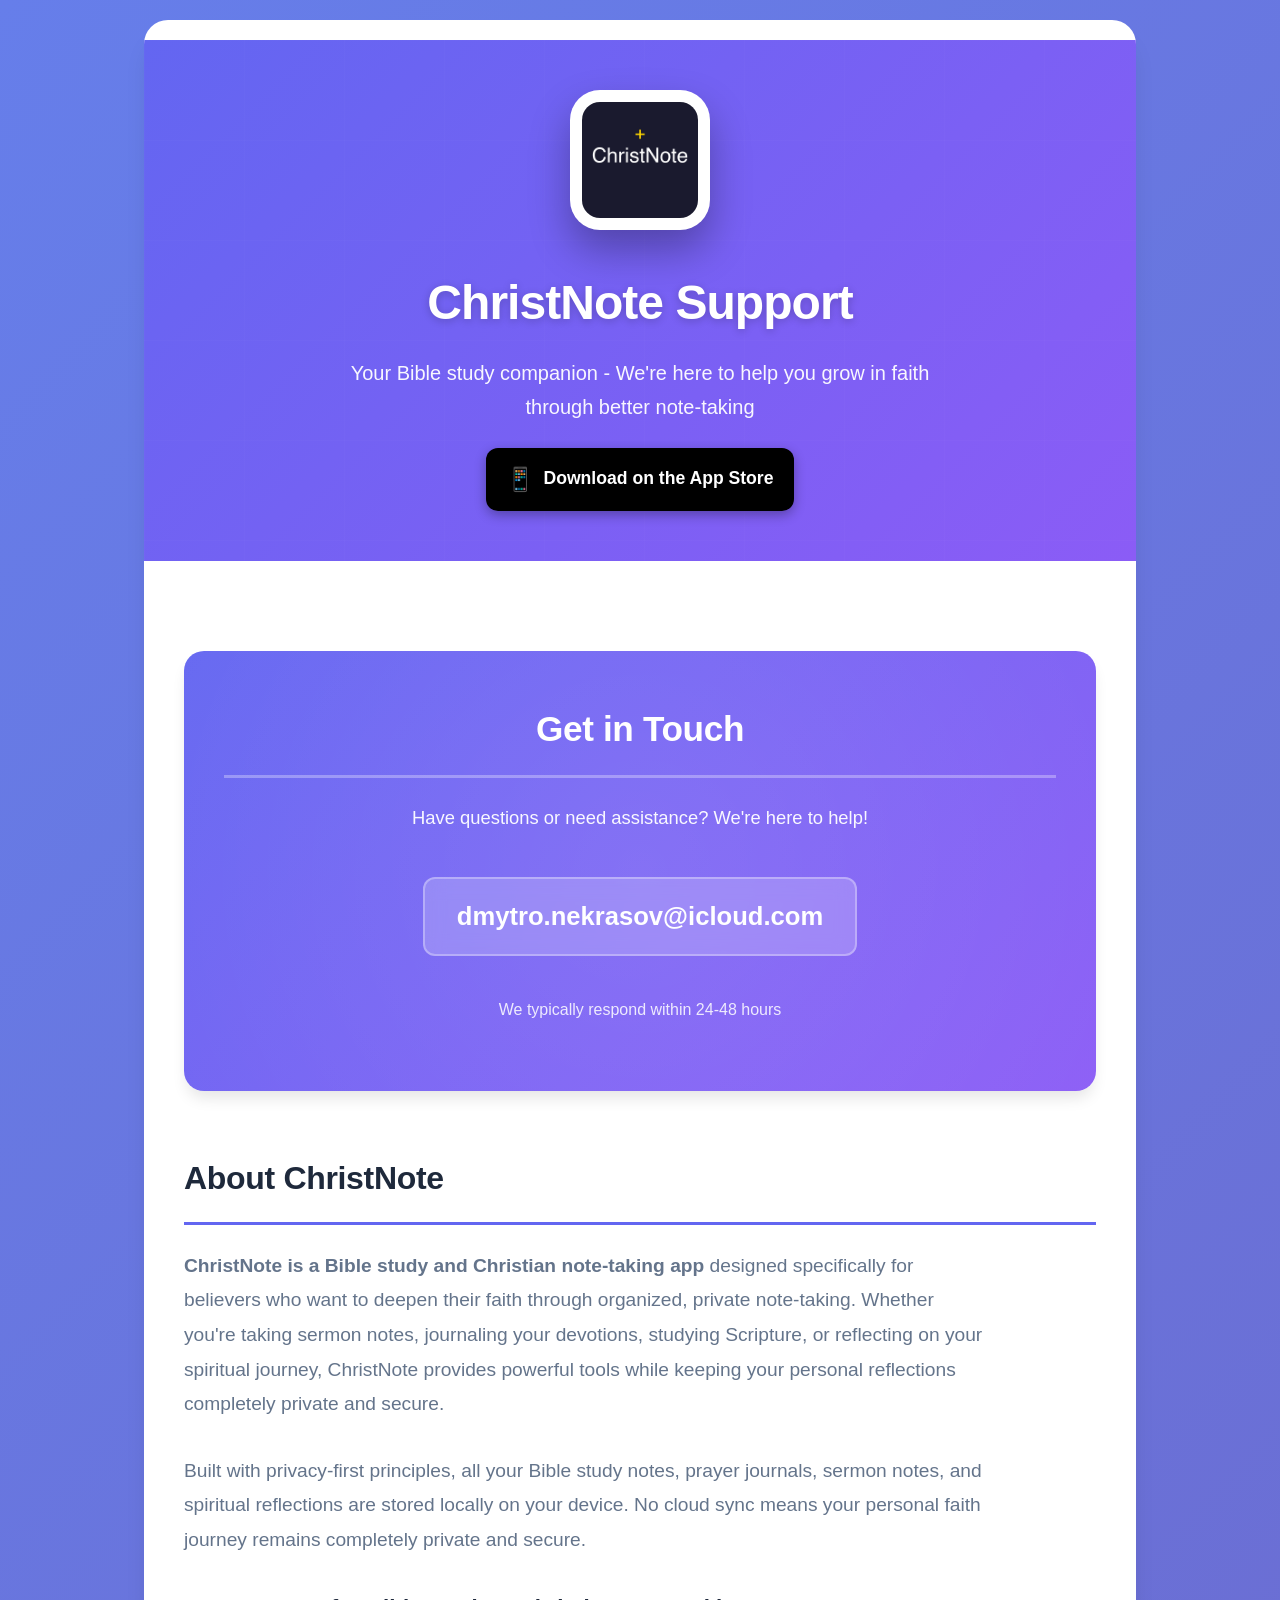
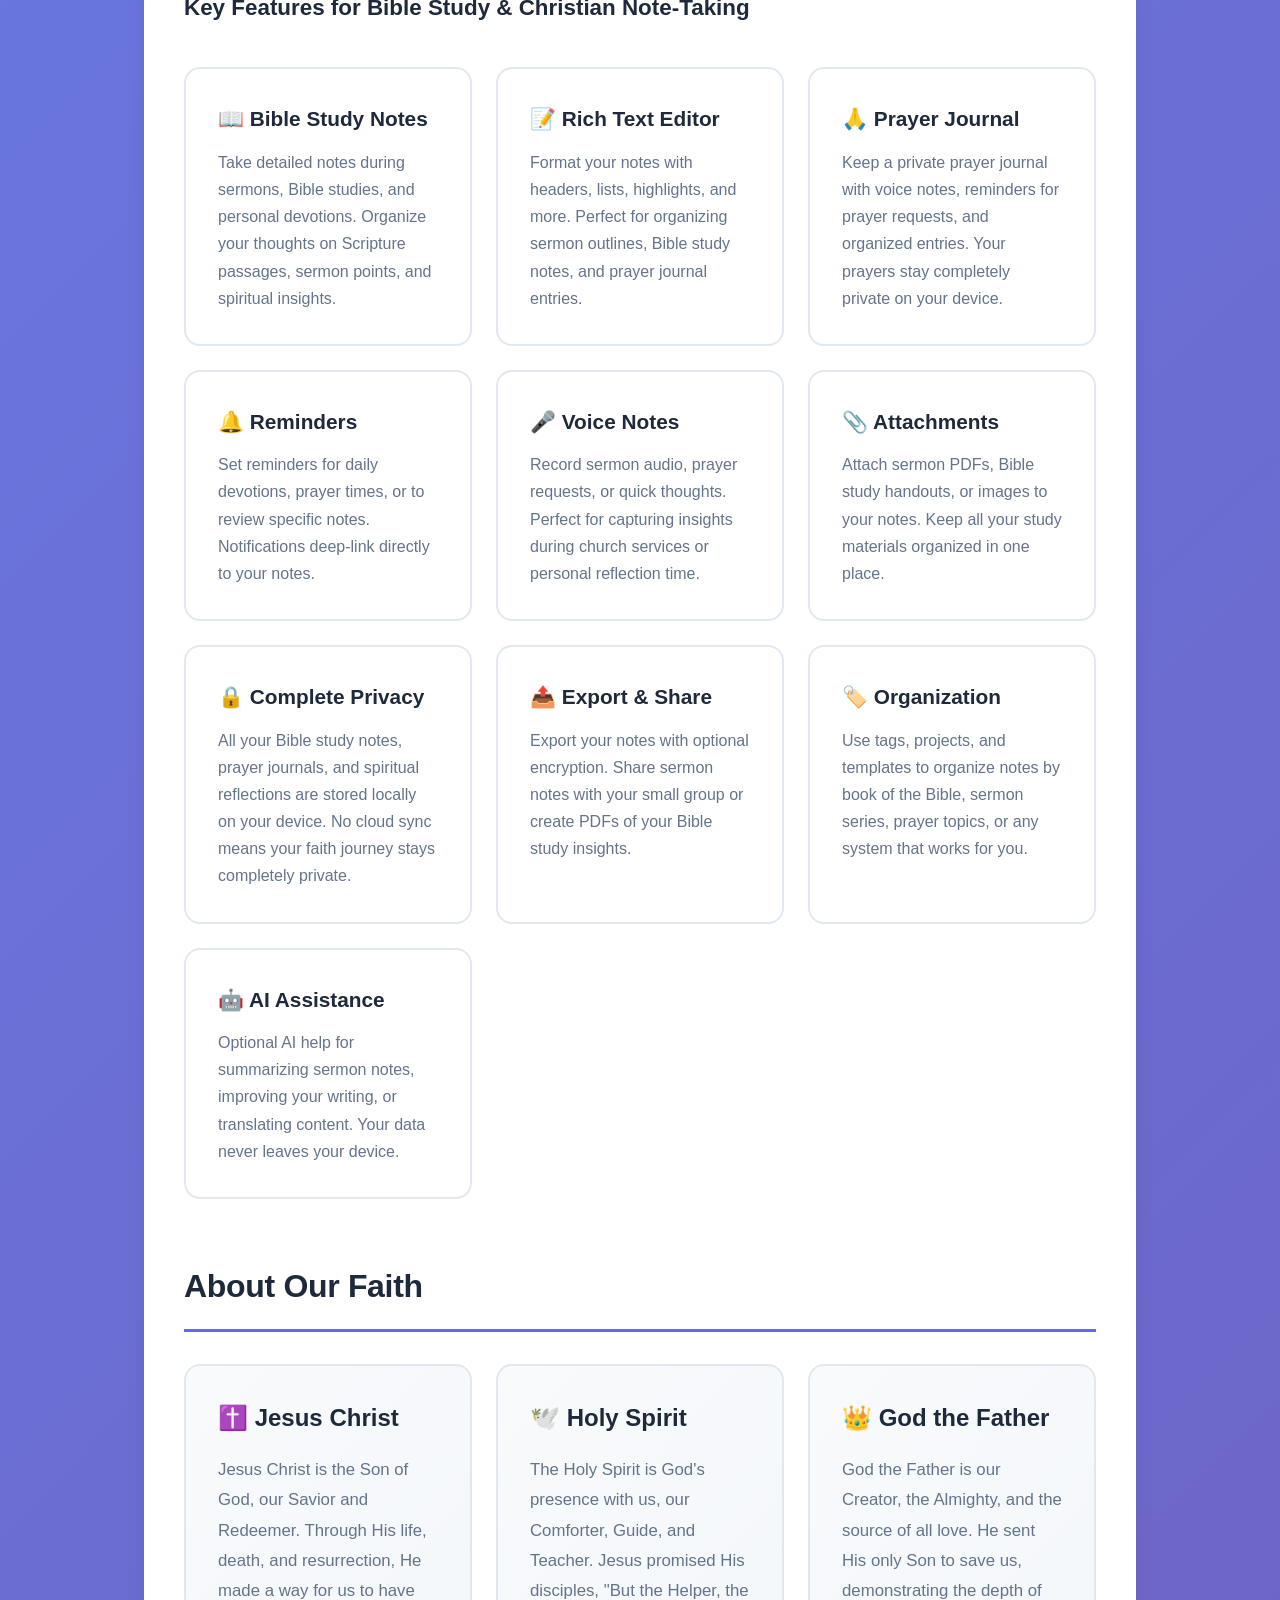
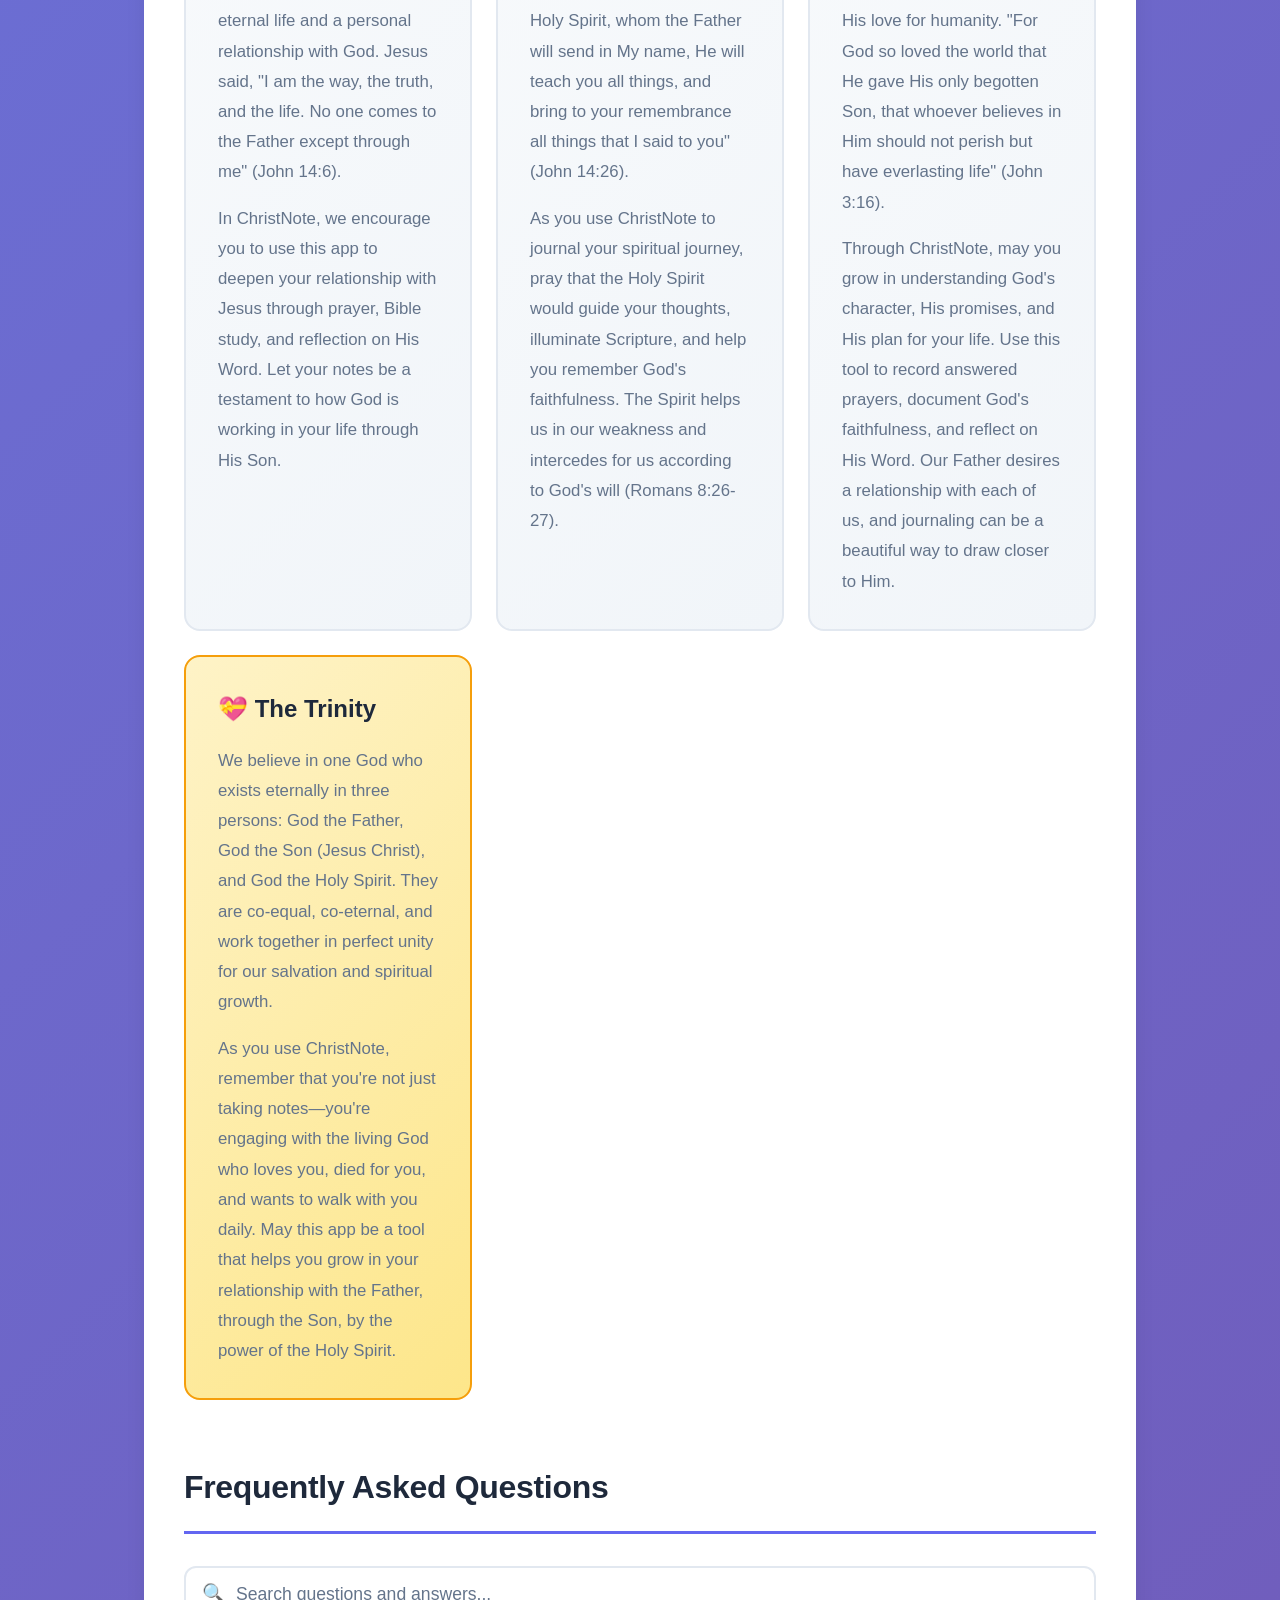
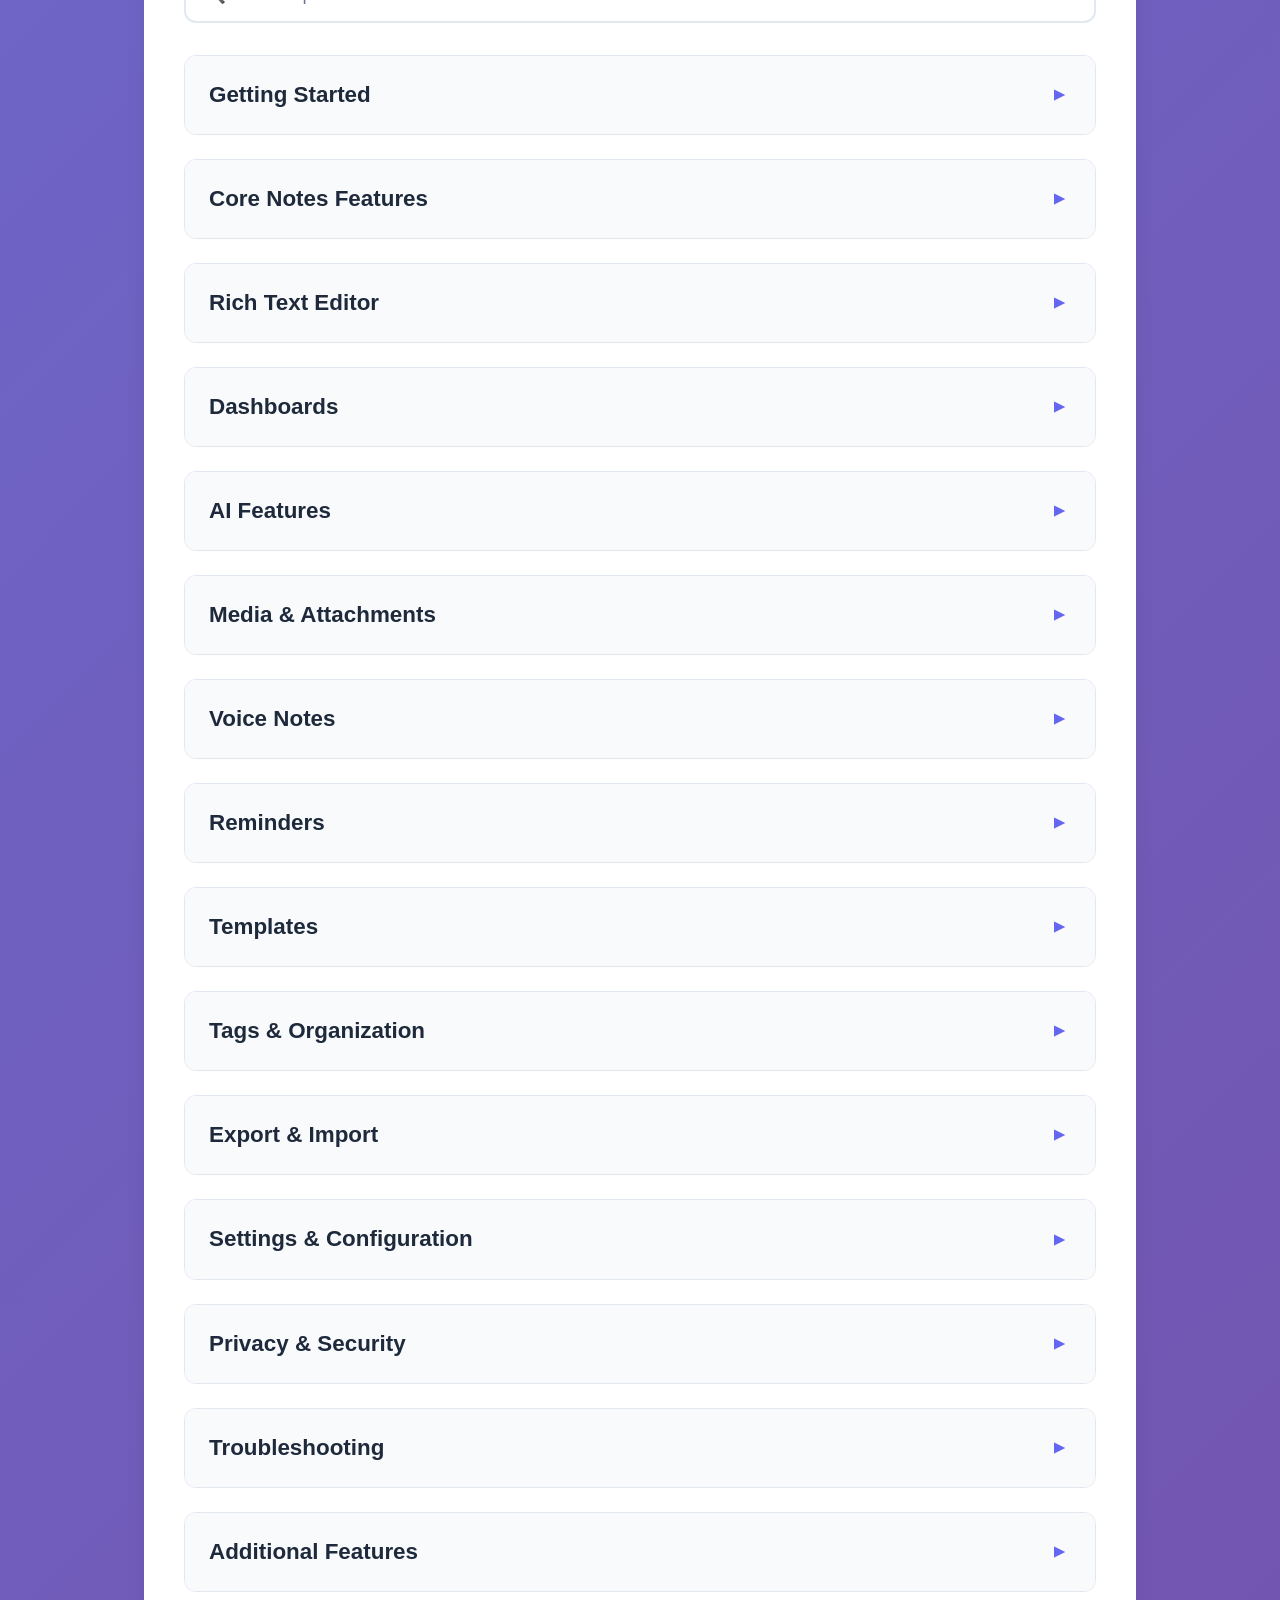
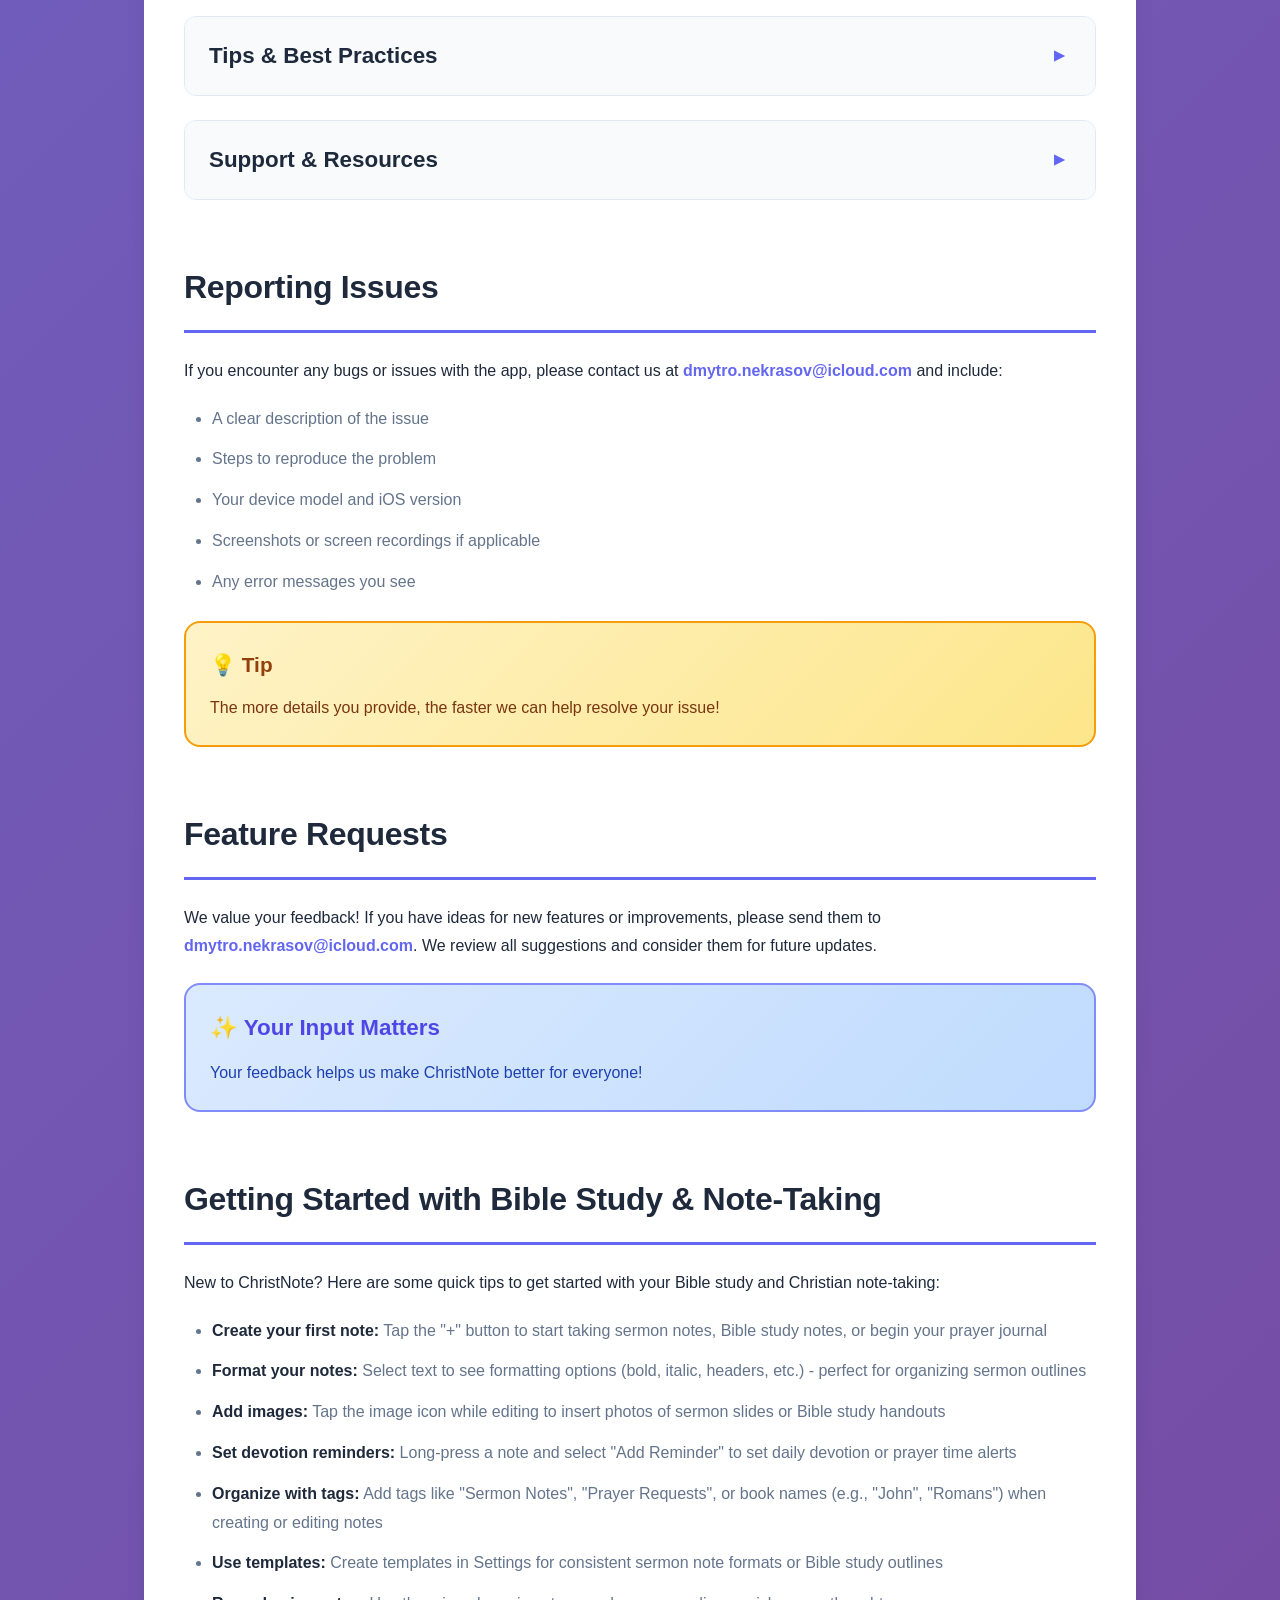
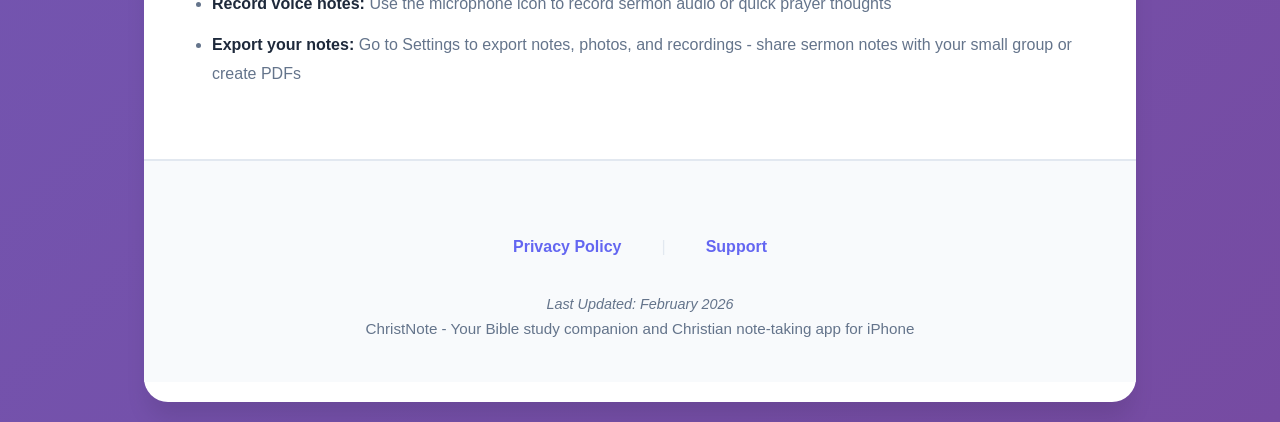
==== commit 4129cf85: "Add search functionality, improve mobile design, and add spiritual content about Jesus, Holy Spirit," ====
--- a/index.html
+++ b/index.html
@@ -557,6 +557,134 @@
             font-size: 1.3em;
         }
         
+        .search-container {
+            margin: 32px 0;
+            position: relative;
+        }
+        
+        .search-input {
+            width: 100%;
+            padding: 16px 20px 16px 50px;
+            font-size: 1.1em;
+            border: 2px solid var(--border-color);
+            border-radius: 12px;
+            background: var(--bg-white);
+            color: var(--text-primary);
+            transition: all 0.3s ease;
+            font-family: inherit;
+        }
+        
+        .search-input:focus {
+            outline: none;
+            border-color: var(--primary-color);
+            box-shadow: 0 0 0 3px rgba(99, 102, 241, 0.1);
+        }
+        
+        .search-input::placeholder {
+            color: var(--text-secondary);
+        }
+        
+        .search-icon {
+            position: absolute;
+            left: 18px;
+            top: 50%;
+            transform: translateY(-50%);
+            color: var(--text-secondary);
+            font-size: 1.2em;
+            pointer-events: none;
+        }
+        
+        .search-results-count {
+            margin-top: 12px;
+            color: var(--text-secondary);
+            font-size: 0.95em;
+        }
+        
+        .faq-section-wrapper.hidden {
+            display: none;
+        }
+        
+        .faq-item.hidden {
+            display: none;
+        }
+        
+        .no-results {
+            text-align: center;
+            padding: 40px 20px;
+            color: var(--text-secondary);
+            font-size: 1.1em;
+        }
+        
+        .no-results-icon {
+            font-size: 3em;
+            margin-bottom: 16px;
+        }
+        
+        .spiritual-content {
+            display: grid;
+            grid-template-columns: repeat(auto-fit, minmax(280px, 1fr));
+            gap: 24px;
+            margin-top: 32px;
+        }
+        
+        .spiritual-card {
+            background: linear-gradient(135deg, #f8fafc 0%, #f1f5f9 100%);
+            padding: 32px;
+            border-radius: 16px;
+            border: 2px solid var(--border-color);
+            transition: all 0.3s ease;
+            position: relative;
+            overflow: hidden;
+        }
+        
+        .spiritual-card::before {
+            content: '';
+            position: absolute;
+            top: 0;
+            left: 0;
+            width: 4px;
+            height: 100%;
+            background: linear-gradient(180deg, var(--primary-color), var(--secondary-color));
+            transform: scaleY(0);
+            transition: transform 0.3s ease;
+        }
+        
+        .spiritual-card:hover {
+            transform: translateY(-4px);
+            box-shadow: var(--shadow-lg);
+            border-color: var(--primary-light);
+        }
+        
+        .spiritual-card:hover::before {
+            transform: scaleY(1);
+        }
+        
+        .spiritual-card.highlight {
+            background: linear-gradient(135deg, #fef3c7 0%, #fde68a 100%);
+            border-color: var(--warning-color);
+        }
+        
+        .spiritual-card h3 {
+            color: var(--text-primary);
+            font-size: 1.5em;
+            margin-bottom: 16px;
+            font-weight: 700;
+            display: flex;
+            align-items: center;
+            gap: 8px;
+        }
+        
+        .spiritual-card p {
+            color: var(--text-secondary);
+            font-size: 1.05em;
+            line-height: 1.8;
+            margin-bottom: 16px;
+        }
+        
+        .spiritual-card p:last-child {
+            margin-bottom: 0;
+        }
+        
         @media (max-width: 768px) {
             body {
                 padding: 12px;
@@ -623,6 +751,58 @@
             .app-store-badge {
                 font-size: 0.95em;
                 padding: 10px 16px;
+            }
+            
+            .search-input {
+                font-size: 1em;
+                padding: 14px 18px 14px 45px;
+            }
+            
+            .search-icon {
+                left: 15px;
+                font-size: 1.1em;
+            }
+            
+            .faq-section-header {
+                padding: 16px 20px;
+            }
+            
+            .faq-section-header h3 {
+                font-size: 1.2em;
+            }
+            
+            .faq-item {
+                padding: 20px;
+            }
+            
+            .faq-question {
+                font-size: 1.05em;
+            }
+            
+            .faq-answer {
+                font-size: 0.95em;
+                padding-left: 0;
+            }
+            
+            .spiritual-content {
+                grid-template-columns: 1fr;
+                gap: 20px;
+            }
+            
+            .spiritual-card {
+                padding: 24px;
+            }
+            
+            .spiritual-card h3 {
+                font-size: 1.3em;
+            }
+            
+            .spiritual-card p {
+                font-size: 1em;
+            }
+            
+            .search-container {
+                margin: 24px 0;
             }
         }
     </style>
@@ -721,8 +901,42 @@
                 </div>
             </div>
 
+            <div class="section">
+                <h2>About Our Faith</h2>
+                <div class="spiritual-content">
+                    <div class="spiritual-card">
+                        <h3>✝️ Jesus Christ</h3>
+                        <p>Jesus Christ is the Son of God, our Savior and Redeemer. Through His life, death, and resurrection, He made a way for us to have eternal life and a personal relationship with God. Jesus said, "I am the way, the truth, and the life. No one comes to the Father except through me" (John 14:6).</p>
+                        <p>In ChristNote, we encourage you to use this app to deepen your relationship with Jesus through prayer, Bible study, and reflection on His Word. Let your notes be a testament to how God is working in your life through His Son.</p>
+                    </div>
+                    
+                    <div class="spiritual-card">
+                        <h3>🕊️ Holy Spirit</h3>
+                        <p>The Holy Spirit is God's presence with us, our Comforter, Guide, and Teacher. Jesus promised His disciples, "But the Helper, the Holy Spirit, whom the Father will send in My name, He will teach you all things, and bring to your remembrance all things that I said to you" (John 14:26).</p>
+                        <p>As you use ChristNote to journal your spiritual journey, pray that the Holy Spirit would guide your thoughts, illuminate Scripture, and help you remember God's faithfulness. The Spirit helps us in our weakness and intercedes for us according to God's will (Romans 8:26-27).</p>
+                    </div>
+                    
+                    <div class="spiritual-card">
+                        <h3>👑 God the Father</h3>
+                        <p>God the Father is our Creator, the Almighty, and the source of all love. He sent His only Son to save us, demonstrating the depth of His love for humanity. "For God so loved the world that He gave His only begotten Son, that whoever believes in Him should not perish but have everlasting life" (John 3:16).</p>
+                        <p>Through ChristNote, may you grow in understanding God's character, His promises, and His plan for your life. Use this tool to record answered prayers, document God's faithfulness, and reflect on His Word. Our Father desires a relationship with each of us, and journaling can be a beautiful way to draw closer to Him.</p>
+                    </div>
+                    
+                    <div class="spiritual-card highlight">
+                        <h3>💝 The Trinity</h3>
+                        <p>We believe in one God who exists eternally in three persons: God the Father, God the Son (Jesus Christ), and God the Holy Spirit. They are co-equal, co-eternal, and work together in perfect unity for our salvation and spiritual growth.</p>
+                        <p>As you use ChristNote, remember that you're not just taking notes—you're engaging with the living God who loves you, died for you, and wants to walk with you daily. May this app be a tool that helps you grow in your relationship with the Father, through the Son, by the power of the Holy Spirit.</p>
+                    </div>
+                </div>
+            </div>
+
                         <div class="section">
                 <h2>Frequently Asked Questions</h2>
+                <div class="search-container">
+                    <div class="search-icon">🔍</div>
+                    <input type="text" class="search-input" id="faqSearch" placeholder="Search questions and answers...">
+                    <div class="search-results-count" id="searchResultsCount"></div>
+                </div>
                 <div class="faq-section-wrapper collapsed">
                     <div class="faq-section-header">
                         <h3>Getting Started</h3>
@@ -1794,6 +2008,68 @@
                     wrapper.classList.toggle('collapsed');
                 });
             });
+            
+            // Search functionality
+            const searchInput = document.getElementById('faqSearch');
+            const searchResultsCount = document.getElementById('searchResultsCount');
+            const faqItems = document.querySelectorAll('.faq-item');
+            const allFaqSections = document.querySelectorAll('.faq-section-wrapper');
+            
+            if (searchInput) {
+                searchInput.addEventListener('input', function(e) {
+                    const searchTerm = e.target.value.toLowerCase().trim();
+                    let visibleCount = 0;
+                    let visibleSections = new Set();
+                    
+                    if (searchTerm === '') {
+                        // Show all items and sections
+                        faqItems.forEach(item => {
+                            item.classList.remove('hidden');
+                            visibleCount++;
+                        });
+                        allFaqSections.forEach(section => {
+                            section.classList.remove('hidden');
+                        });
+                        searchResultsCount.textContent = '';
+                    } else {
+                        // Filter items
+                        faqItems.forEach(item => {
+                            const question = item.querySelector('.faq-question')?.textContent.toLowerCase() || '';
+                            const answer = item.querySelector('.faq-answer')?.textContent.toLowerCase() || '';
+                            const matches = question.includes(searchTerm) || answer.includes(searchTerm);
+                            
+                            if (matches) {
+                                item.classList.remove('hidden');
+                                visibleCount++;
+                                // Find parent section and mark it as visible
+                                const section = item.closest('.faq-section-wrapper');
+                                if (section) {
+                                    visibleSections.add(section);
+                                    section.classList.remove('collapsed');
+                                    section.classList.remove('hidden');
+                                }
+                            } else {
+                                item.classList.add('hidden');
+                            }
+                        });
+                        
+                        // Hide sections with no visible items
+                        allFaqSections.forEach(section => {
+                            const visibleItems = section.querySelectorAll('.faq-item:not(.hidden)');
+                            if (visibleItems.length === 0) {
+                                section.classList.add('hidden');
+                            }
+                        });
+                        
+                        // Update results count
+                        if (visibleCount === 0) {
+                            searchResultsCount.innerHTML = '<div class="no-results"><div class="no-results-icon">🔍</div><p>No questions found matching "' + e.target.value + '"</p></div>';
+                        } else {
+                            searchResultsCount.textContent = `Found ${visibleCount} question${visibleCount !== 1 ? 's' : ''} matching "${e.target.value}"`;
+                        }
+                    }
+                });
+            }
         });
     </script>
 </body>
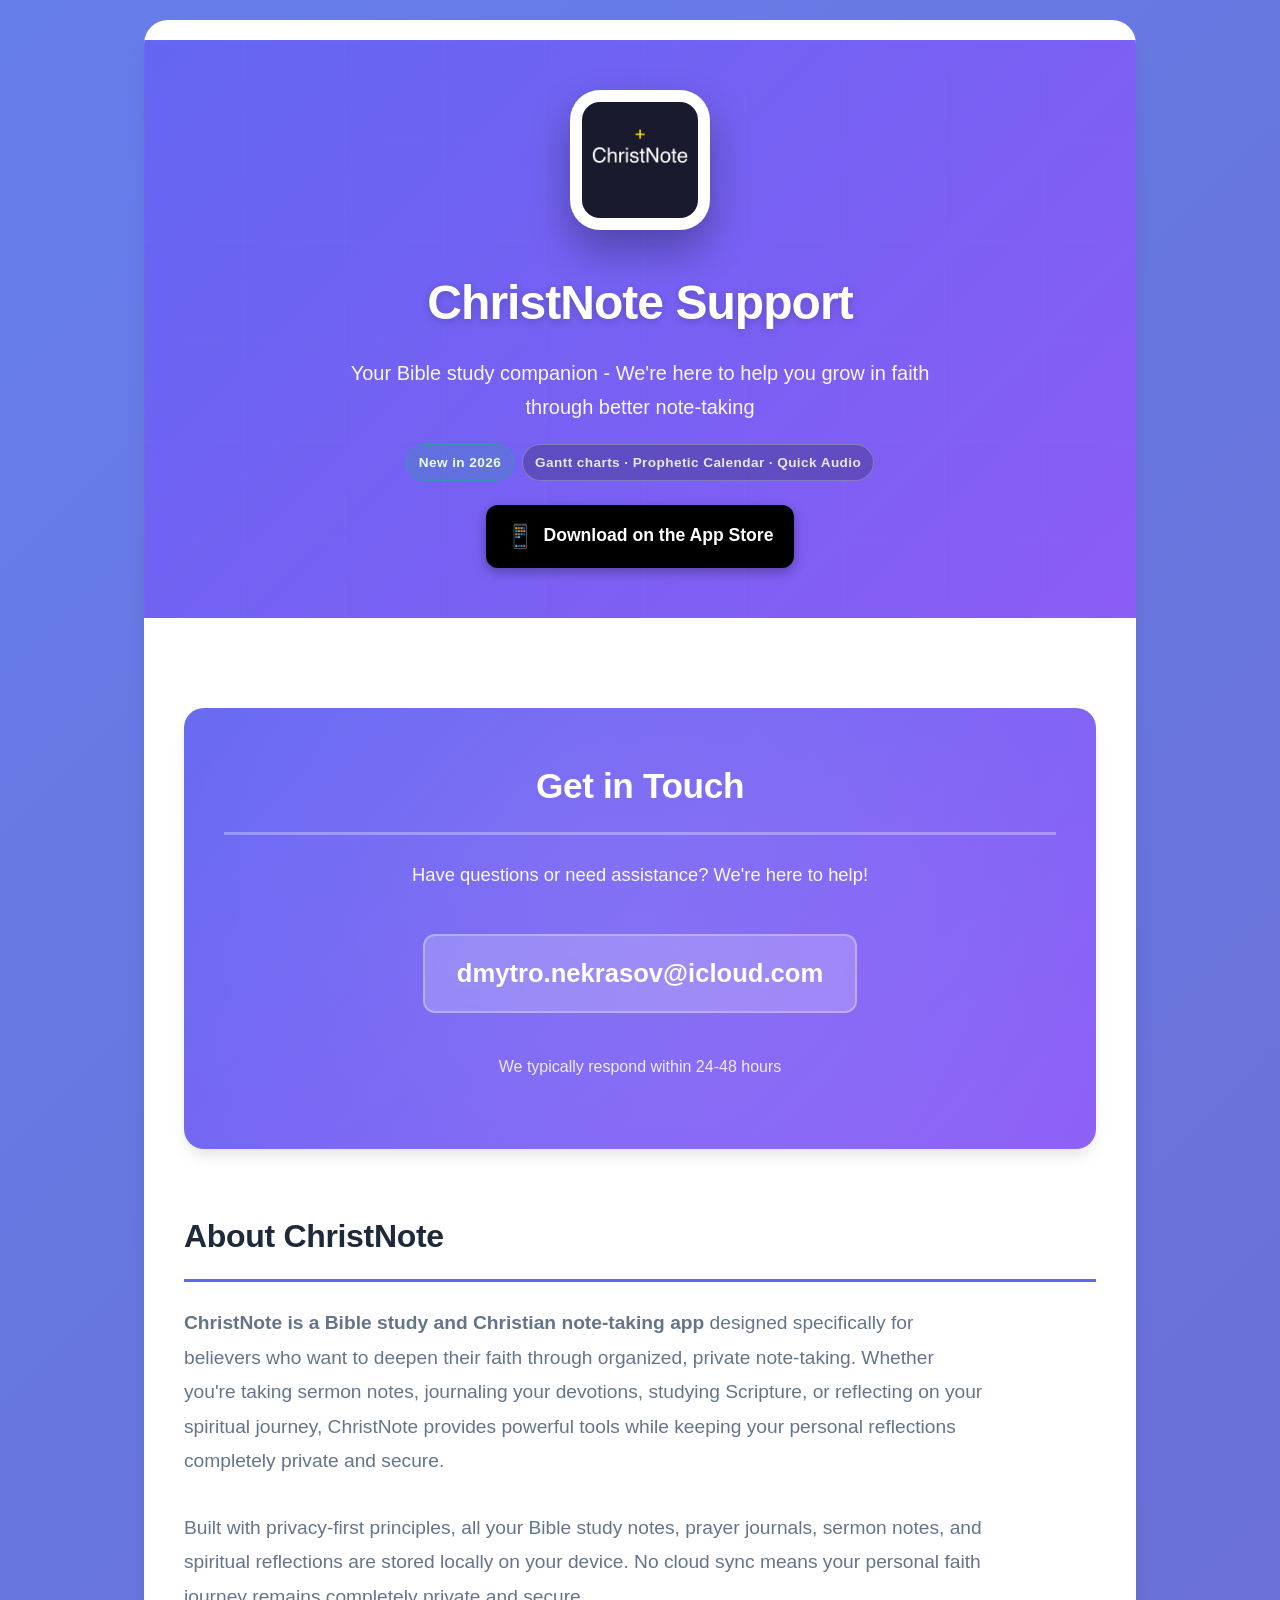
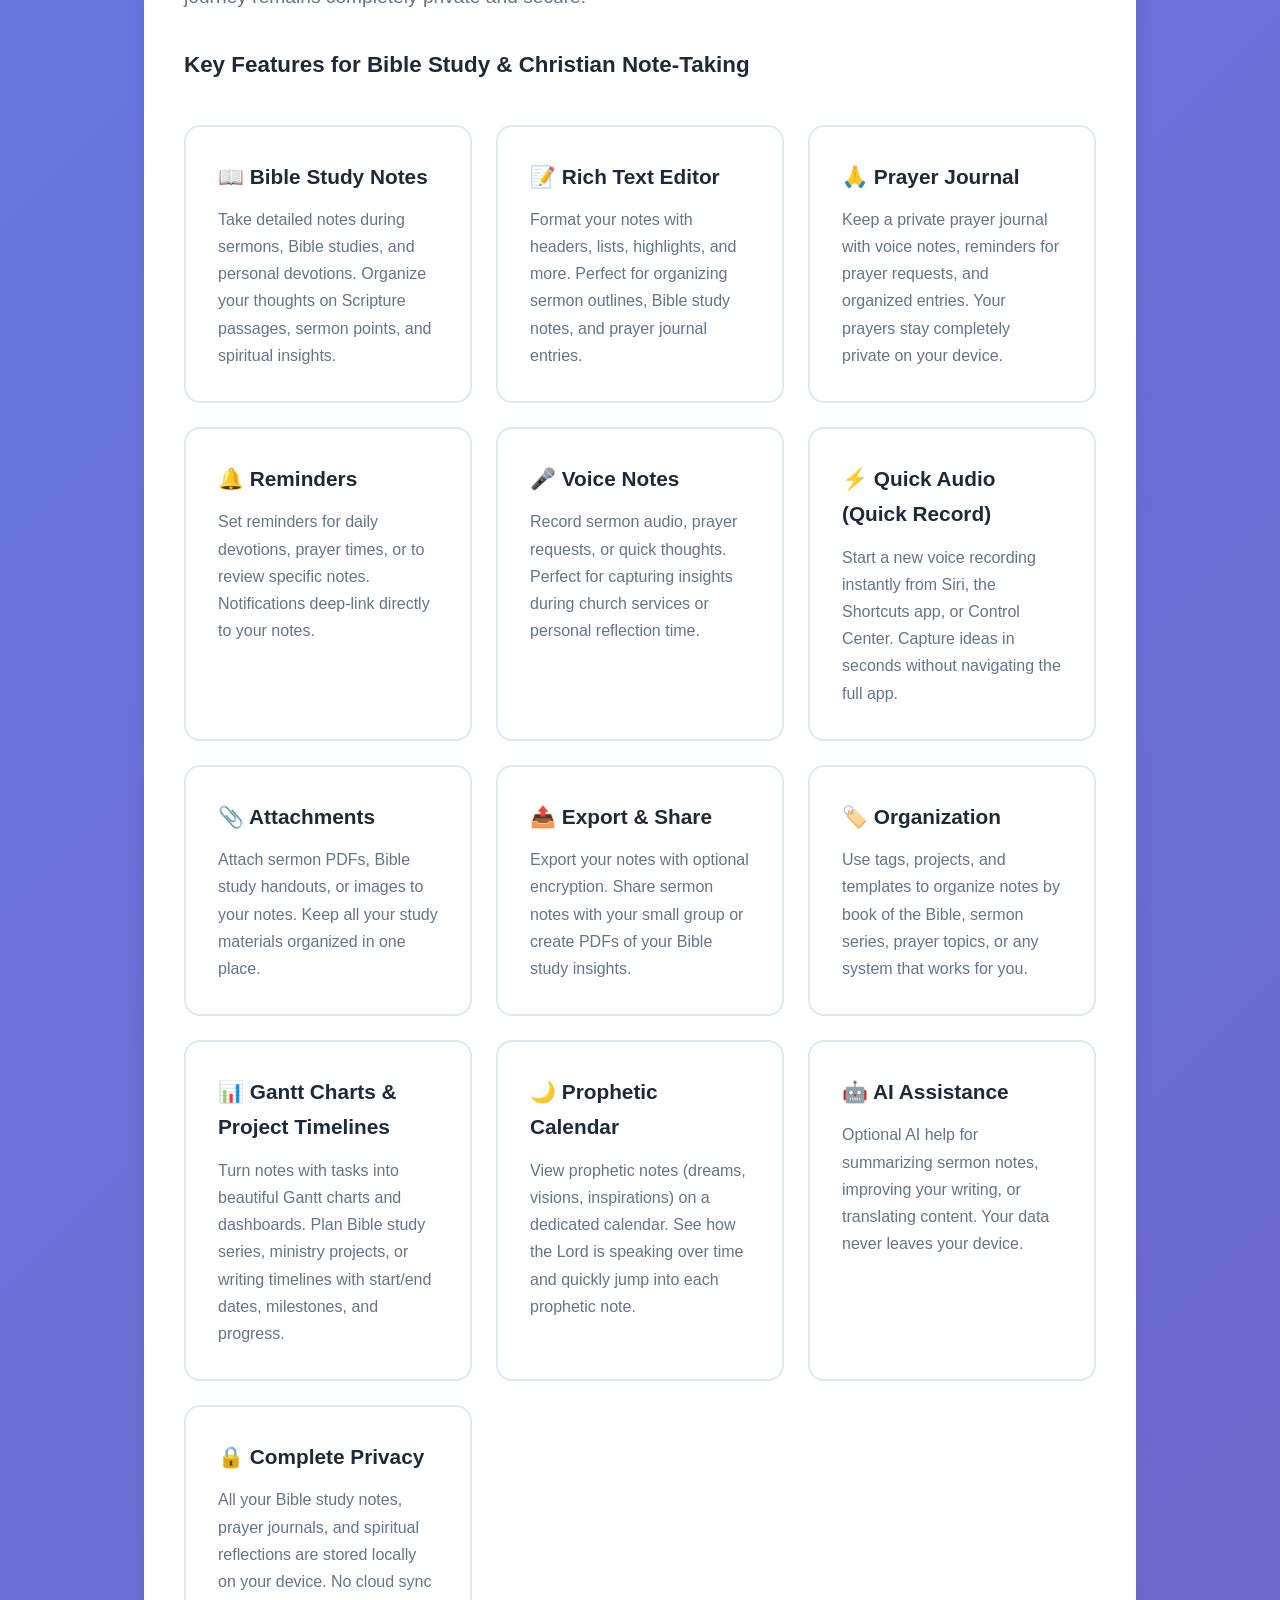
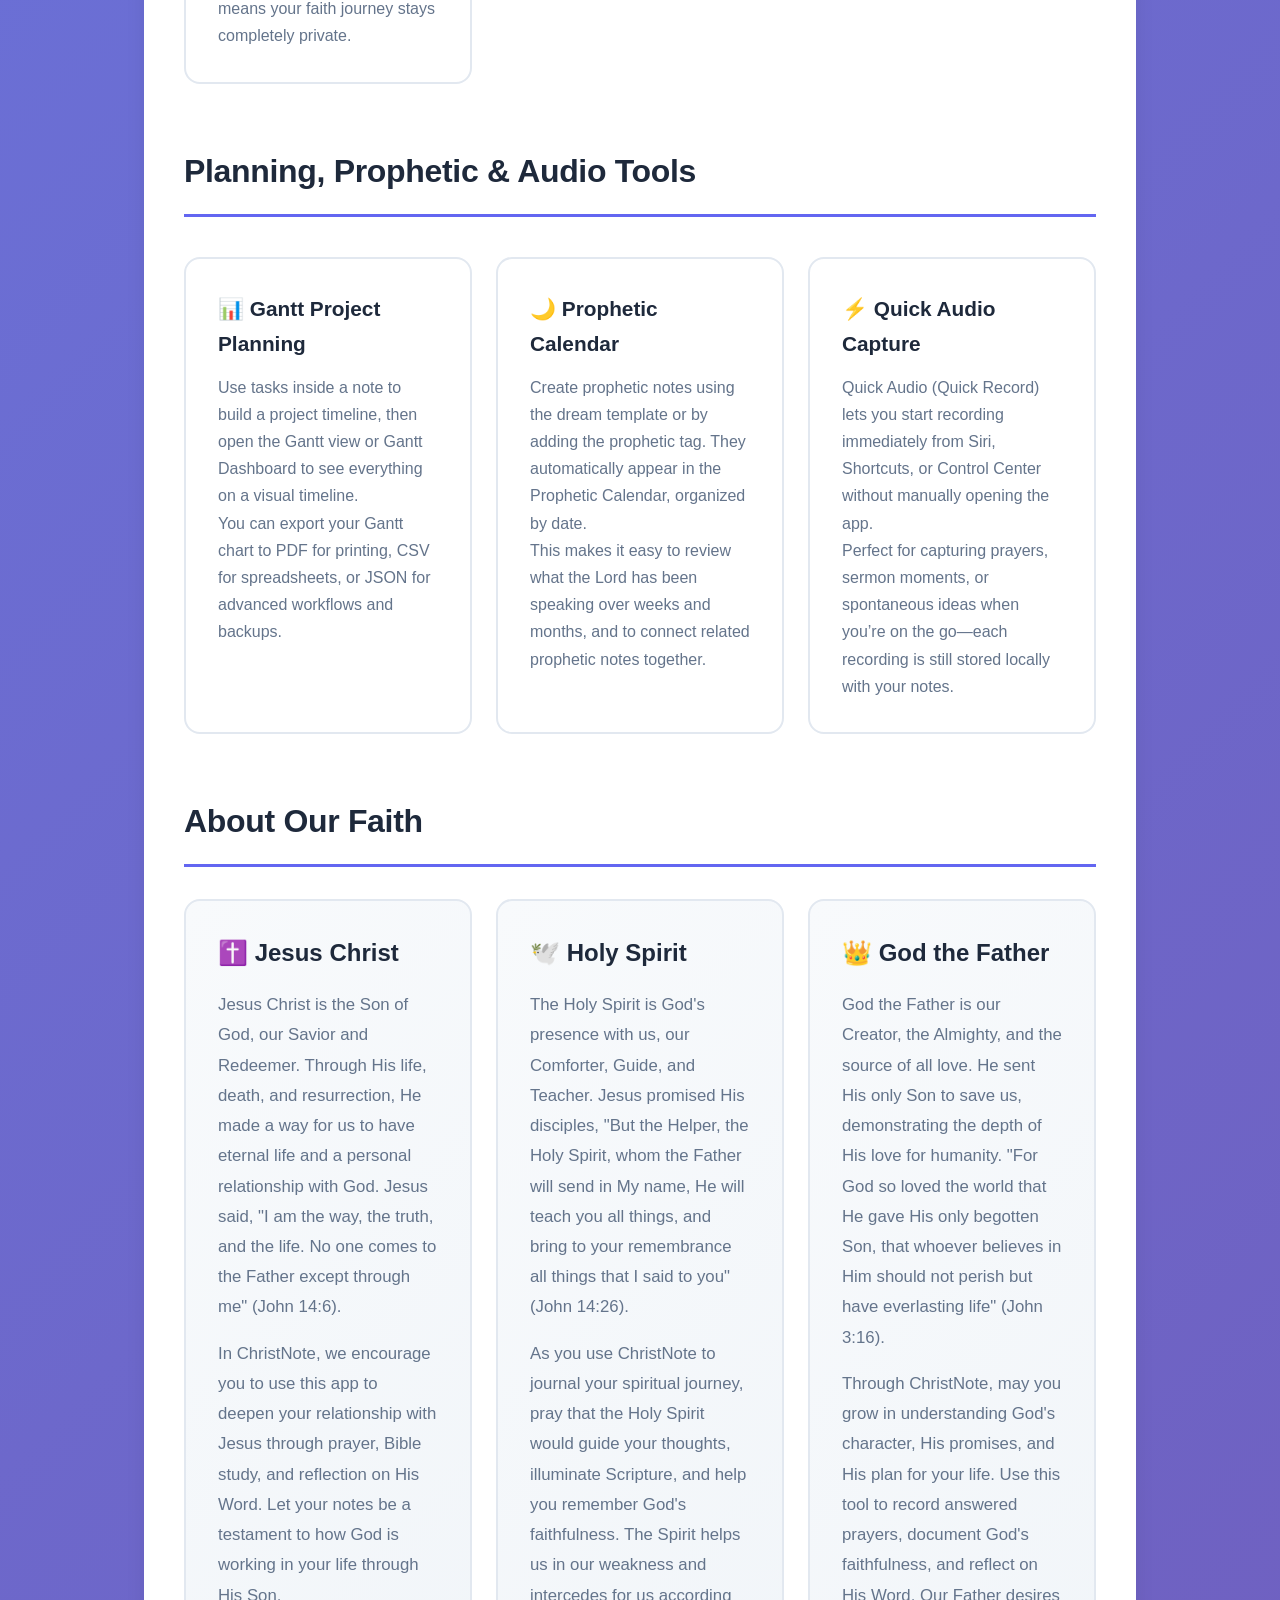
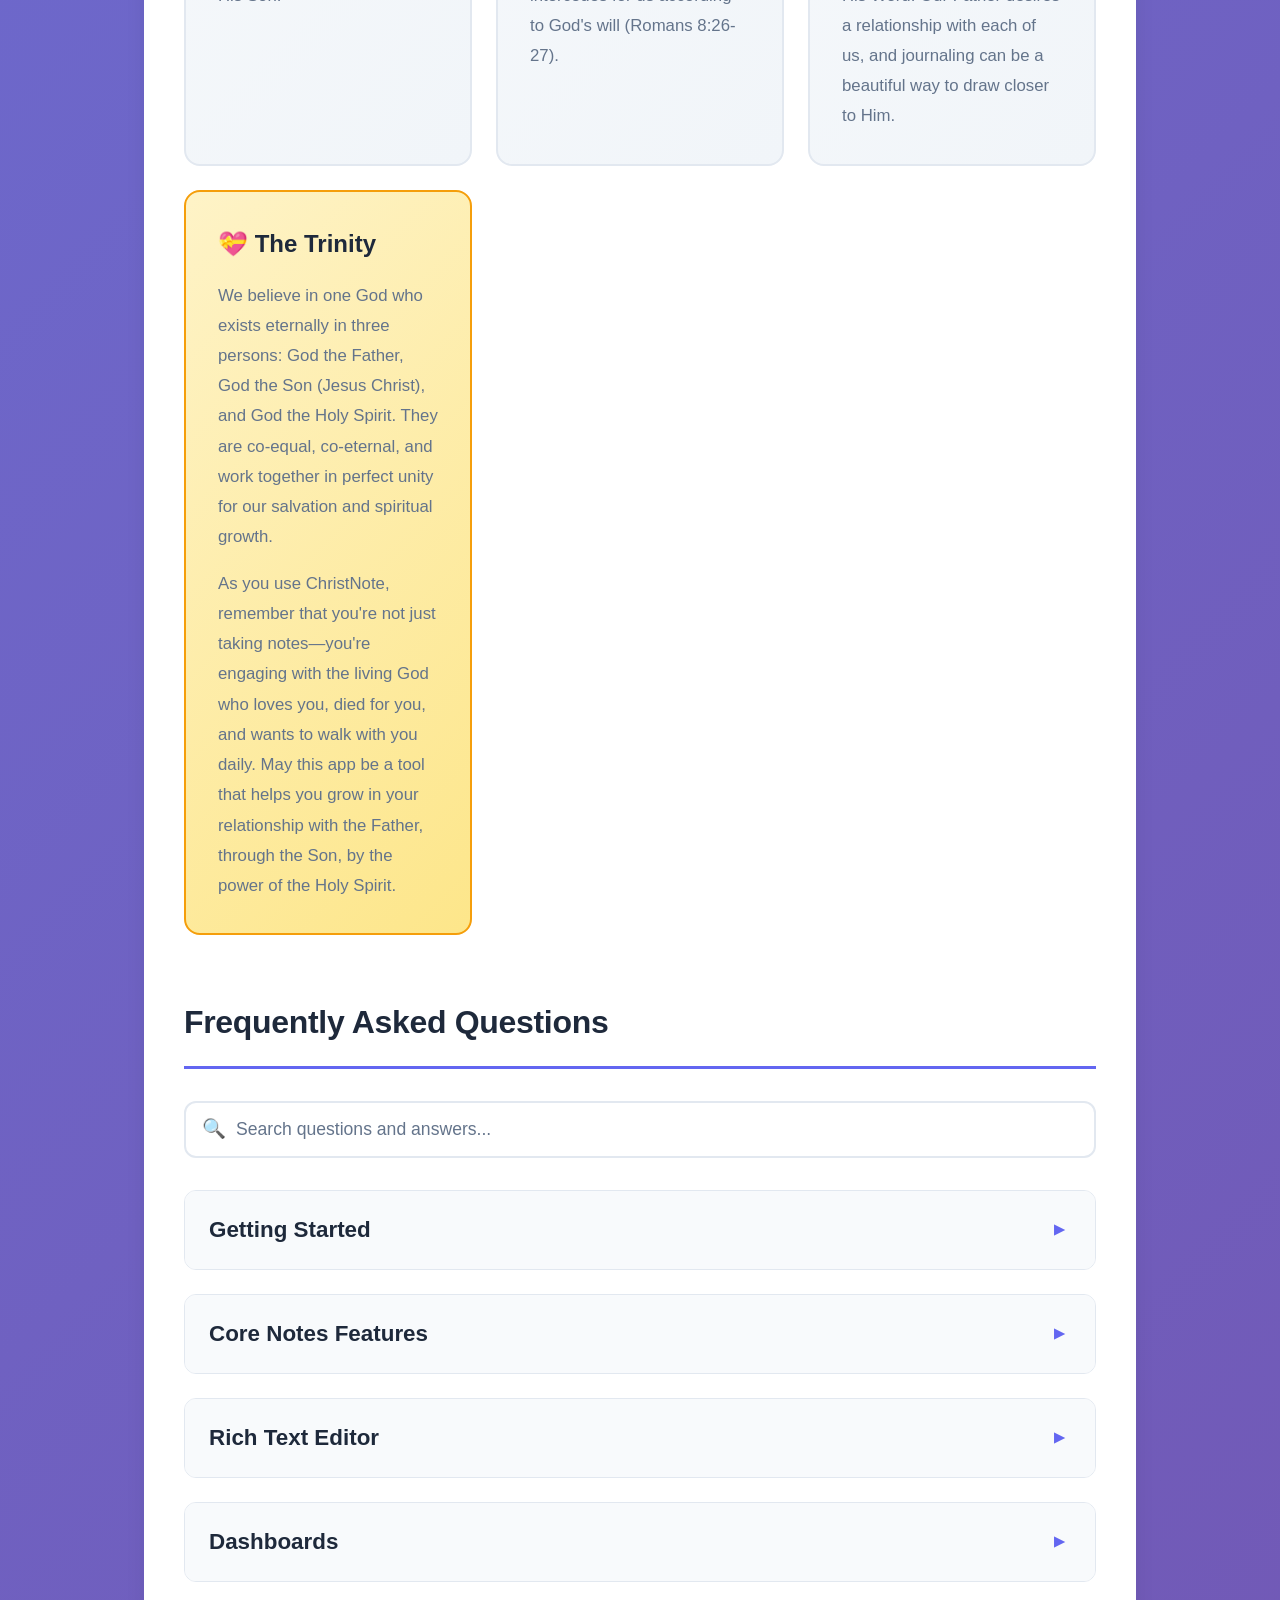
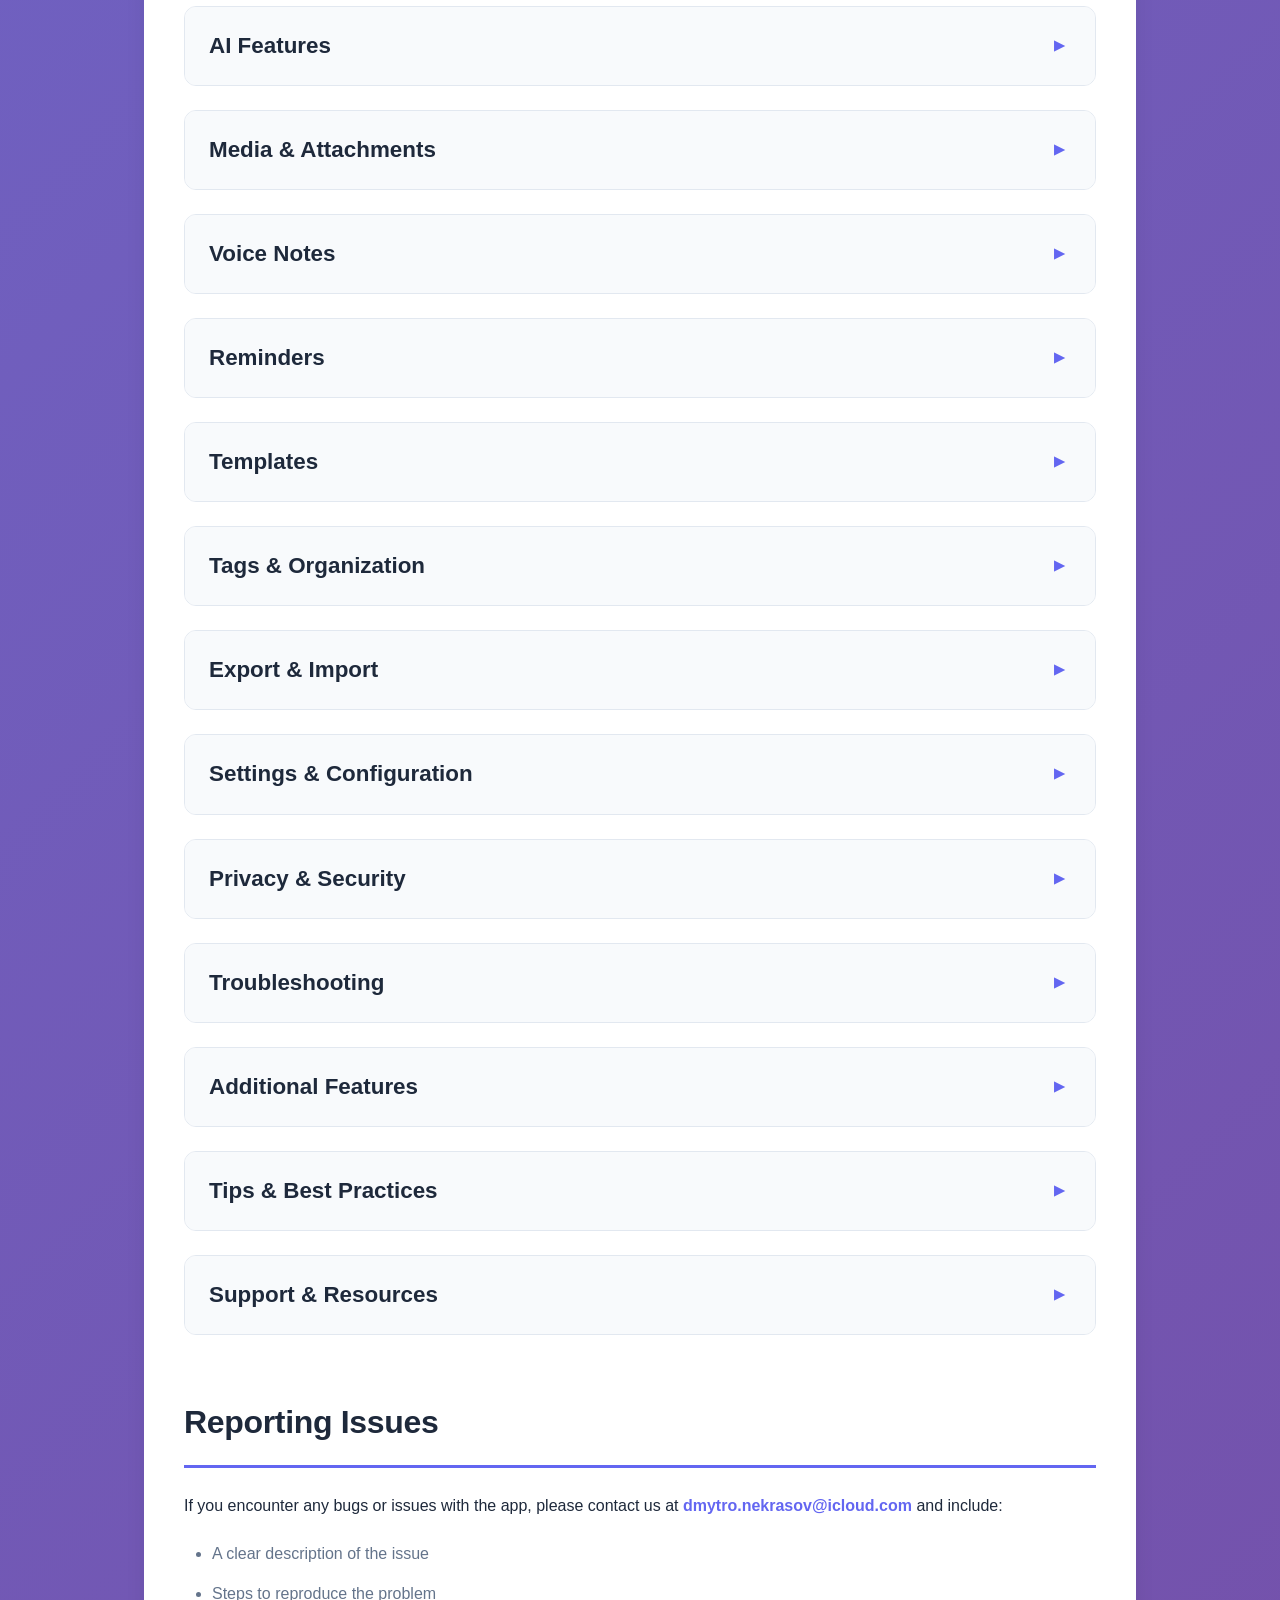
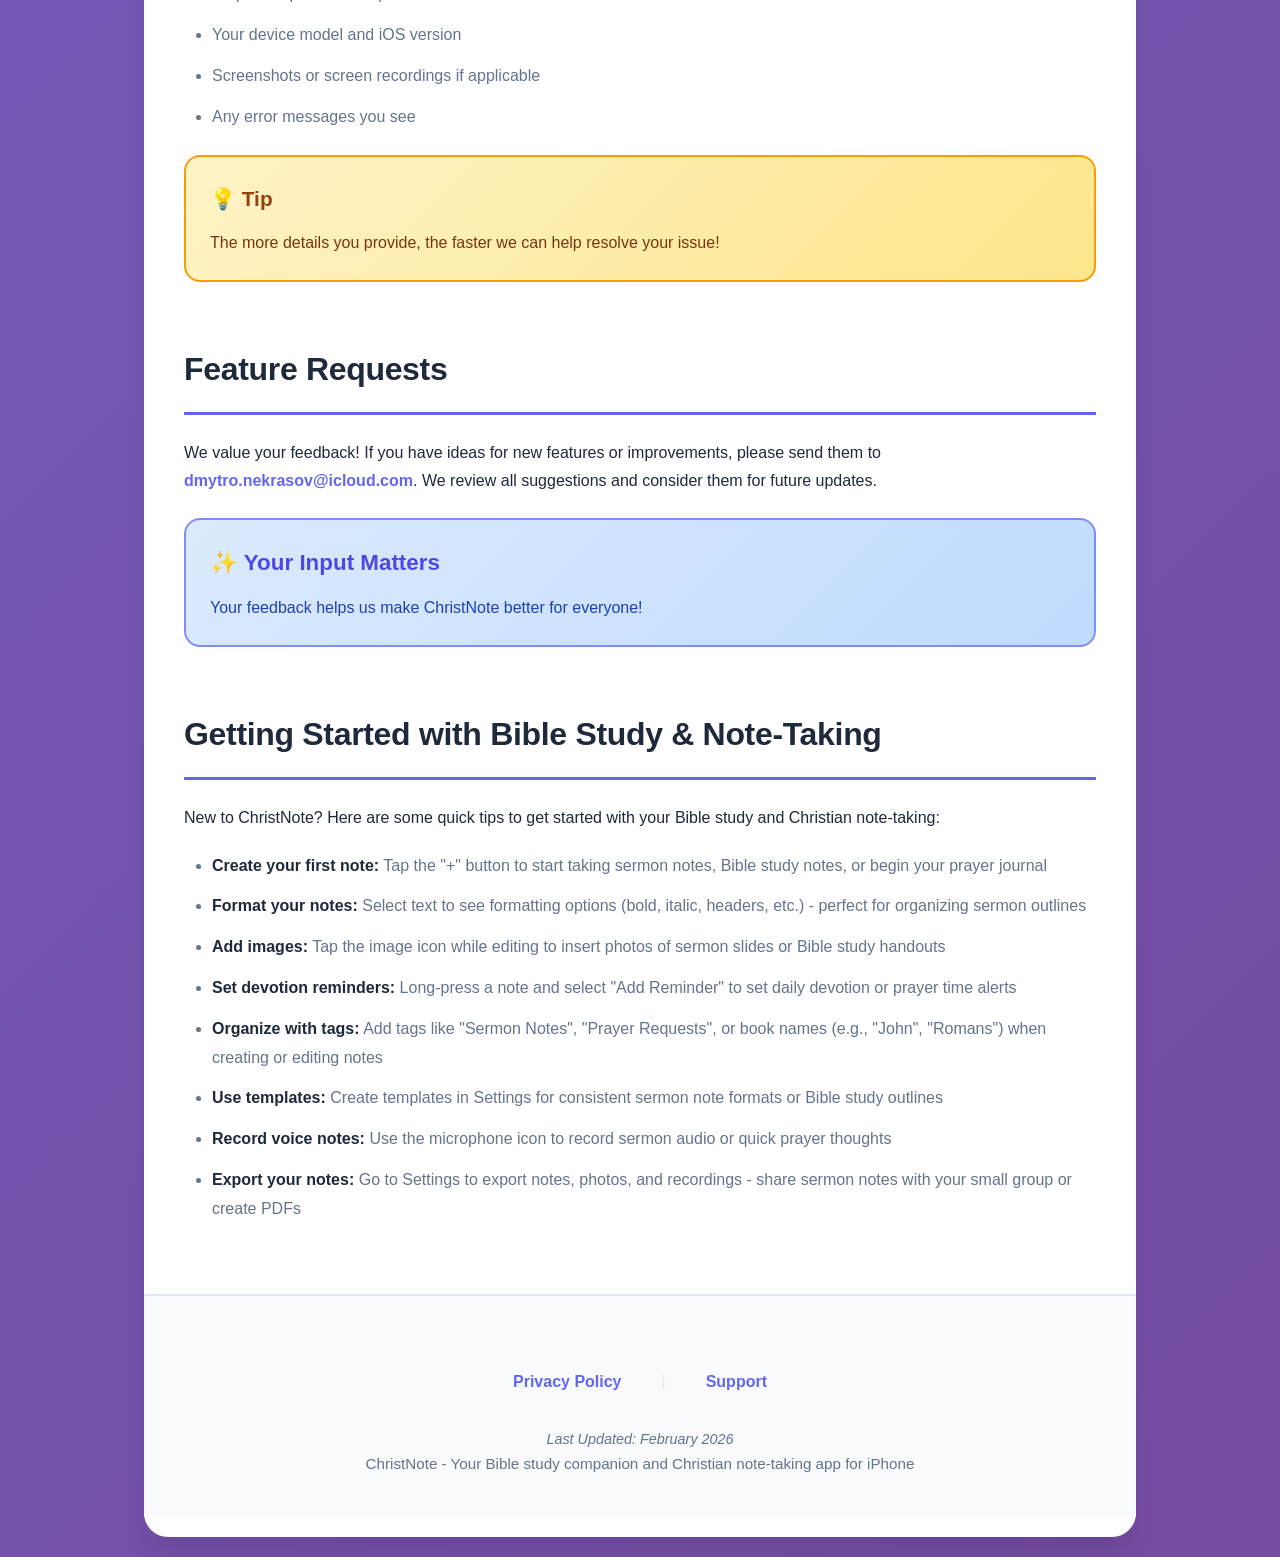
==== commit 969967e4: "bussiness plan" ====
--- a/index.html
+++ b/index.html
@@ -109,6 +109,36 @@
             margin: 0 auto;
         }
         
+        .badge-row {
+            margin-top: 20px;
+            display: flex;
+            flex-wrap: wrap;
+            justify-content: center;
+            gap: 8px;
+        }
+        
+        .badge {
+            display: inline-flex;
+            align-items: center;
+            padding: 6px 12px;
+            border-radius: 999px;
+            font-size: 0.85em;
+            font-weight: 600;
+            letter-spacing: 0.03em;
+        }
+        
+        .badge-new {
+            background: rgba(16, 185, 129, 0.18);
+            color: #ecfdf5;
+            border: 1px solid rgba(16, 185, 129, 0.5);
+        }
+        
+        .badge-outline {
+            background: rgba(15, 23, 42, 0.25);
+            color: #e5e7eb;
+            border: 1px solid rgba(148, 163, 184, 0.6);
+        }
+        
         .content {
             padding: 50px 40px;
         }
@@ -816,6 +846,10 @@
                 </div>
                 <h1>ChristNote Support</h1>
                 <p>Your Bible study companion - We're here to help you grow in faith through better note-taking</p>
+                <div class="badge-row">
+                    <span class="badge badge-new">New in 2026</span>
+                    <span class="badge badge-outline">Gantt charts · Prophetic Calendar · Quick Audio</span>
+                </div>
                 <div class="app-store-link">
                     <a href="https://apps.apple.com/de/app/christnote/id6757015110?l=en-GB" target="_blank" rel="noopener noreferrer" class="app-store-badge">
                         Download on the App Store
@@ -875,28 +909,64 @@
                     </div>
                     
                     <div class="feature-card">
+                        <h3>⚡ Quick Audio (Quick Record)</h3>
+                        <p>Start a new voice recording instantly from Siri, the Shortcuts app, or Control Center. Capture ideas in seconds without navigating the full app.</p>
+                    </div>
+                    
+                    <div class="feature-card">
                         <h3>📎 Attachments</h3>
                         <p>Attach sermon PDFs, Bible study handouts, or images to your notes. Keep all your study materials organized in one place.</p>
+                    </div>
+                    
+                    <div class="feature-card">
+                        <h3>📤 Export & Share</h3>
+                        <p>Export your notes with optional encryption. Share sermon notes with your small group or create PDFs of your Bible study insights.</p>
+                    </div>
+                    
+                    <div class="feature-card">
+                        <h3>🏷️ Organization</h3>
+                        <p>Use tags, projects, and templates to organize notes by book of the Bible, sermon series, prayer topics, or any system that works for you.</p>
+                    </div>
+                    
+                    <div class="feature-card">
+                        <h3>📊 Gantt Charts & Project Timelines</h3>
+                        <p>Turn notes with tasks into beautiful Gantt charts and dashboards. Plan Bible study series, ministry projects, or writing timelines with start/end dates, milestones, and progress.</p>
+                    </div>
+                    
+                    <div class="feature-card">
+                        <h3>🌙 Prophetic Calendar</h3>
+                        <p>View prophetic notes (dreams, visions, inspirations) on a dedicated calendar. See how the Lord is speaking over time and quickly jump into each prophetic note.</p>
+                    </div>
+                    
+                    <div class="feature-card">
+                        <h3>🤖 AI Assistance</h3>
+                        <p>Optional AI help for summarizing sermon notes, improving your writing, or translating content. Your data never leaves your device.</p>
                     </div>
                     
                     <div class="feature-card">
                         <h3>🔒 Complete Privacy</h3>
                         <p>All your Bible study notes, prayer journals, and spiritual reflections are stored locally on your device. No cloud sync means your faith journey stays completely private.</p>
                     </div>
-                    
+                </div>
+            </div>
+
+            <div class="section">
+                <h2>Planning, Prophetic & Audio Tools</h2>
+                <div class="features-grid">
                     <div class="feature-card">
-                        <h3>📤 Export & Share</h3>
-                        <p>Export your notes with optional encryption. Share sermon notes with your small group or create PDFs of your Bible study insights.</p>
-                    </div>
-                    
+                        <h3>📊 Gantt Project Planning</h3>
+                        <p>Use tasks inside a note to build a project timeline, then open the Gantt view or Gantt Dashboard to see everything on a visual timeline.</p>
+                        <p>You can export your Gantt chart to PDF for printing, CSV for spreadsheets, or JSON for advanced workflows and backups.</p>
+                    </div>
                     <div class="feature-card">
-                        <h3>🏷️ Organization</h3>
-                        <p>Use tags, projects, and templates to organize notes by book of the Bible, sermon series, prayer topics, or any system that works for you.</p>
-                    </div>
-                    
+                        <h3>🌙 Prophetic Calendar</h3>
+                        <p>Create prophetic notes using the dream template or by adding the prophetic tag. They automatically appear in the Prophetic Calendar, organized by date.</p>
+                        <p>This makes it easy to review what the Lord has been speaking over weeks and months, and to connect related prophetic notes together.</p>
+                    </div>
                     <div class="feature-card">
-                        <h3>🤖 AI Assistance</h3>
-                        <p>Optional AI help for summarizing sermon notes, improving your writing, or translating content. Your data never leaves your device.</p>
+                        <h3>⚡ Quick Audio Capture</h3>
+                        <p>Quick Audio (Quick Record) lets you start recording immediately from Siri, Shortcuts, or Control Center without manually opening the app.</p>
+                        <p>Perfect for capturing prayers, sermon moments, or spontaneous ideas when you’re on the go—each recording is still stored locally with your notes.</p>
                     </div>
                 </div>
             </div>
@@ -1168,7 +1238,7 @@
                         <div class="faq-container">
                     <div class="faq-item">
                         <div class="faq-question">What are dashboards?</div>
-                        <div class="faq-answer">Dashboards are specialized views that organize and display specific types of content:<br>• Highlights Dashboard<br>• Audio Dashboard<br>• Attachments Dashboard<br>• Secrets Dashboard<br>• Todo Dashboard<br>• Connected Notes Dashboard<br>• AI Communications Dashboard<br>• AI Overview Dashboard<br>• Canvas Dashboard</div>
+                        <div class="faq-answer">Dashboards are specialized views that organize and display specific types of content:<br>• Highlights Dashboard<br>• Audio Dashboard<br>• Attachments Dashboard<br>• Secrets Dashboard<br>• Todo Dashboard<br>• Connected Notes Dashboard<br>• AI Communications Dashboard<br>• AI Overview Dashboard<br>• Canvas Dashboard<br>• Gantt Dashboard</div>
                     </div>
                     <div class="faq-item">
                         <div class="faq-question">How do I enable/disable dashboards?</div>
@@ -1247,8 +1317,16 @@
                         <div class="faq-answer">The Canvas Dashboard shows all canvas boards - visual workspaces for organizing notes spatially.</div>
                     </div>
                     <div class="faq-item">
+                        <div class="faq-question">What is the Gantt Dashboard?</div>
+                        <div class="faq-answer">The Gantt Dashboard collects all notes that contain project tasks and shows them as Gantt charts, so you can see timelines, milestones, and progress across your projects.</div>
+                    </div>
+                    <div class="faq-item">
+                        <div class="faq-question">How do I create a Gantt chart?</div>
+                        <div class="faq-answer">Create or open a note with tasks (for example using a Gantt or project template), then open the Gantt view from the Tasks &amp; Gantt area or via the Gantt Dashboard. You can export your chart as PDF, CSV, or JSON for sharing and backup.<br><br>---</div>
+                    </div>
+                    <div class="faq-item">
                         <div class="faq-question">How do I create a canvas?</div>
-                        <div class="faq-answer">Open the Canvas Dashboard and tap "New Canvas". You can add notes to canvases by dragging or using the menu.<br><br>---</div>
+                        <div class="faq-answer">Open the Canvas Dashboard and tap "New Canvas". You can add notes to canvases by dragging or using the menu.</div>
                     </div>
                         </div>
                     </div>
@@ -1426,7 +1504,15 @@
                     </div>
                     <div class="faq-item">
                         <div class="faq-question">Can I attach multiple voice recordings to one note?</div>
-                        <div class="faq-answer">Yes, you can record multiple voice notes in a single note.<br><br>---</div>
+                        <div class="faq-answer">Yes, you can record multiple voice notes in a single note.</div>
+                    </div>
+                    <div class="faq-item">
+                        <div class="faq-question">What is Quick Audio (Quick Record)?</div>
+                        <div class="faq-answer">Quick Audio is a fast way to start a new voice recording from Siri, the Shortcuts app, or Control Center. It opens a lightweight recording sheet in ChristNote so you can capture ideas without searching for the right note first.</div>
+                    </div>
+                    <div class="faq-item">
+                        <div class="faq-question">How do I use Quick Audio?</div>
+                        <div class="faq-answer">Add the "Quick Record" shortcut from the Shortcuts app or ask Siri to "Quick record in ChristNote". The app opens directly to the quick audio recorder, and the recording is saved locally with your notes.<br><br>---</div>
                     </div>
                         </div>
                     </div>
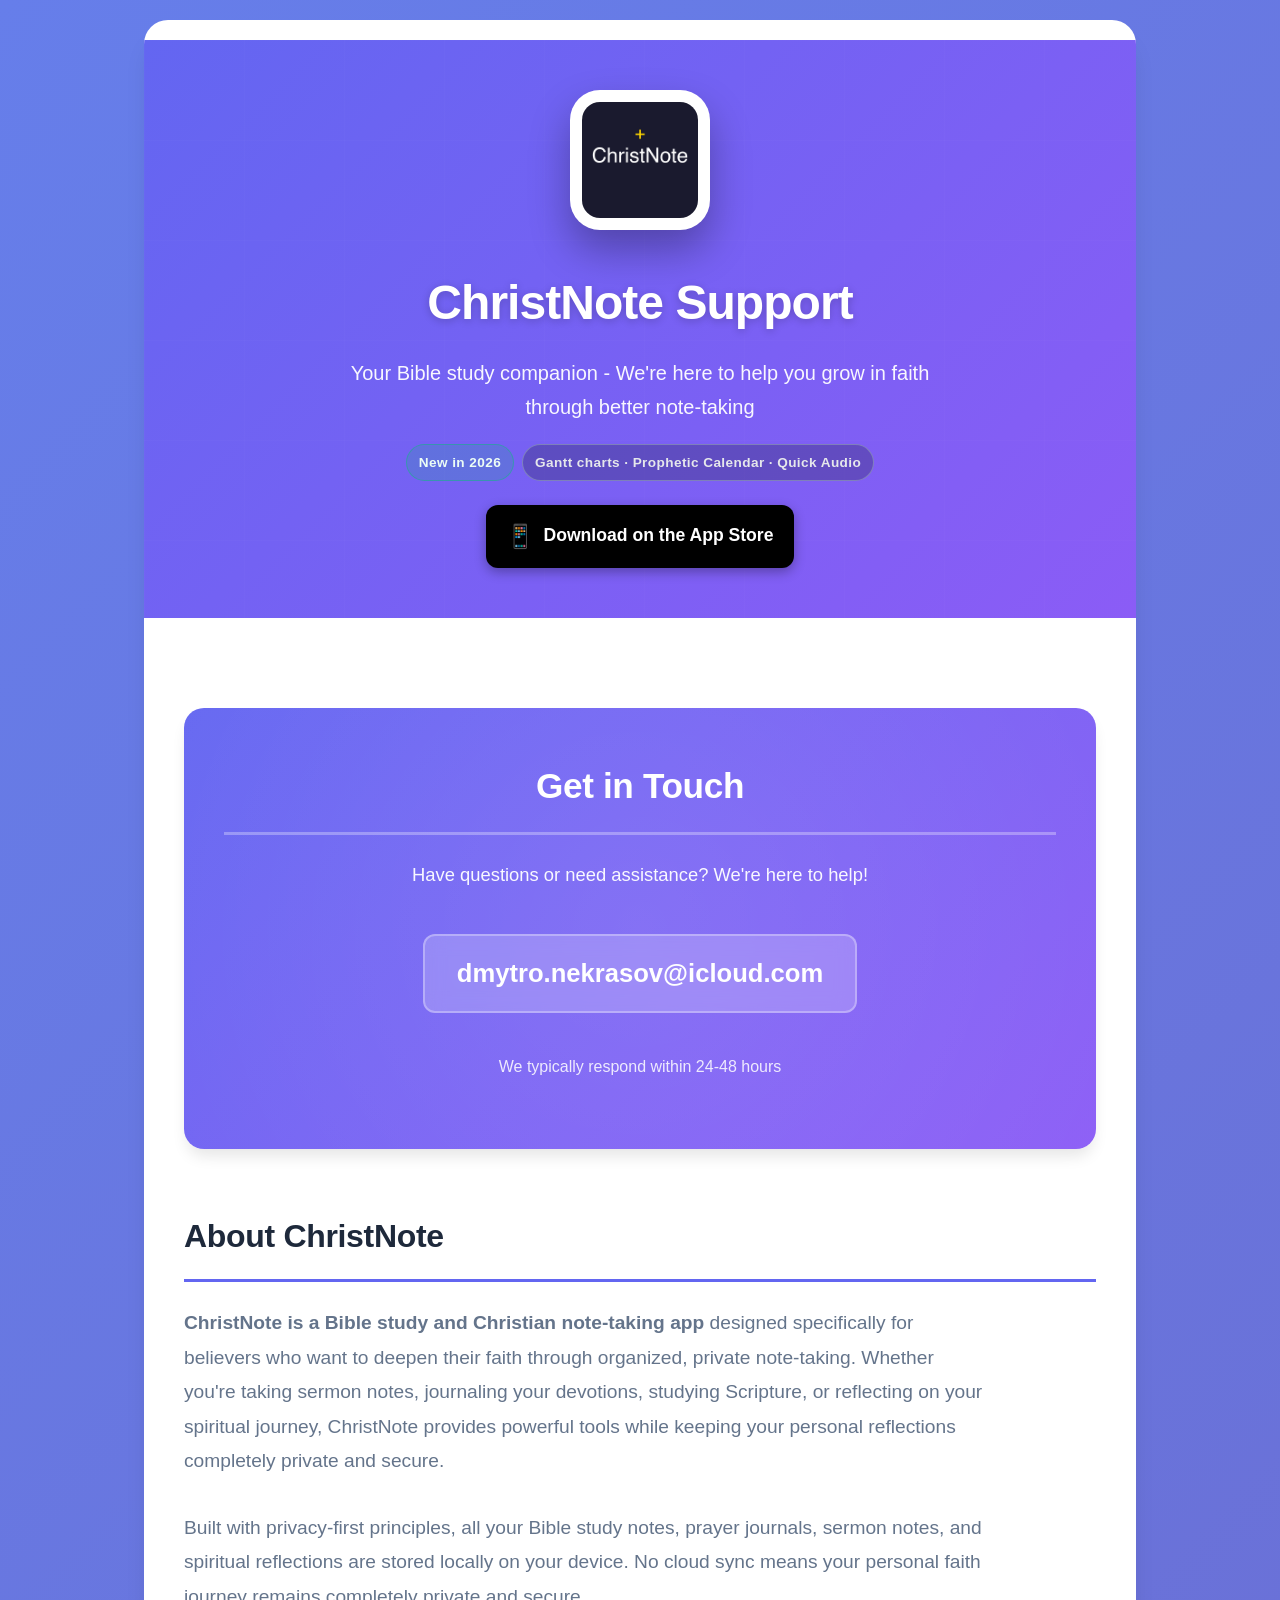
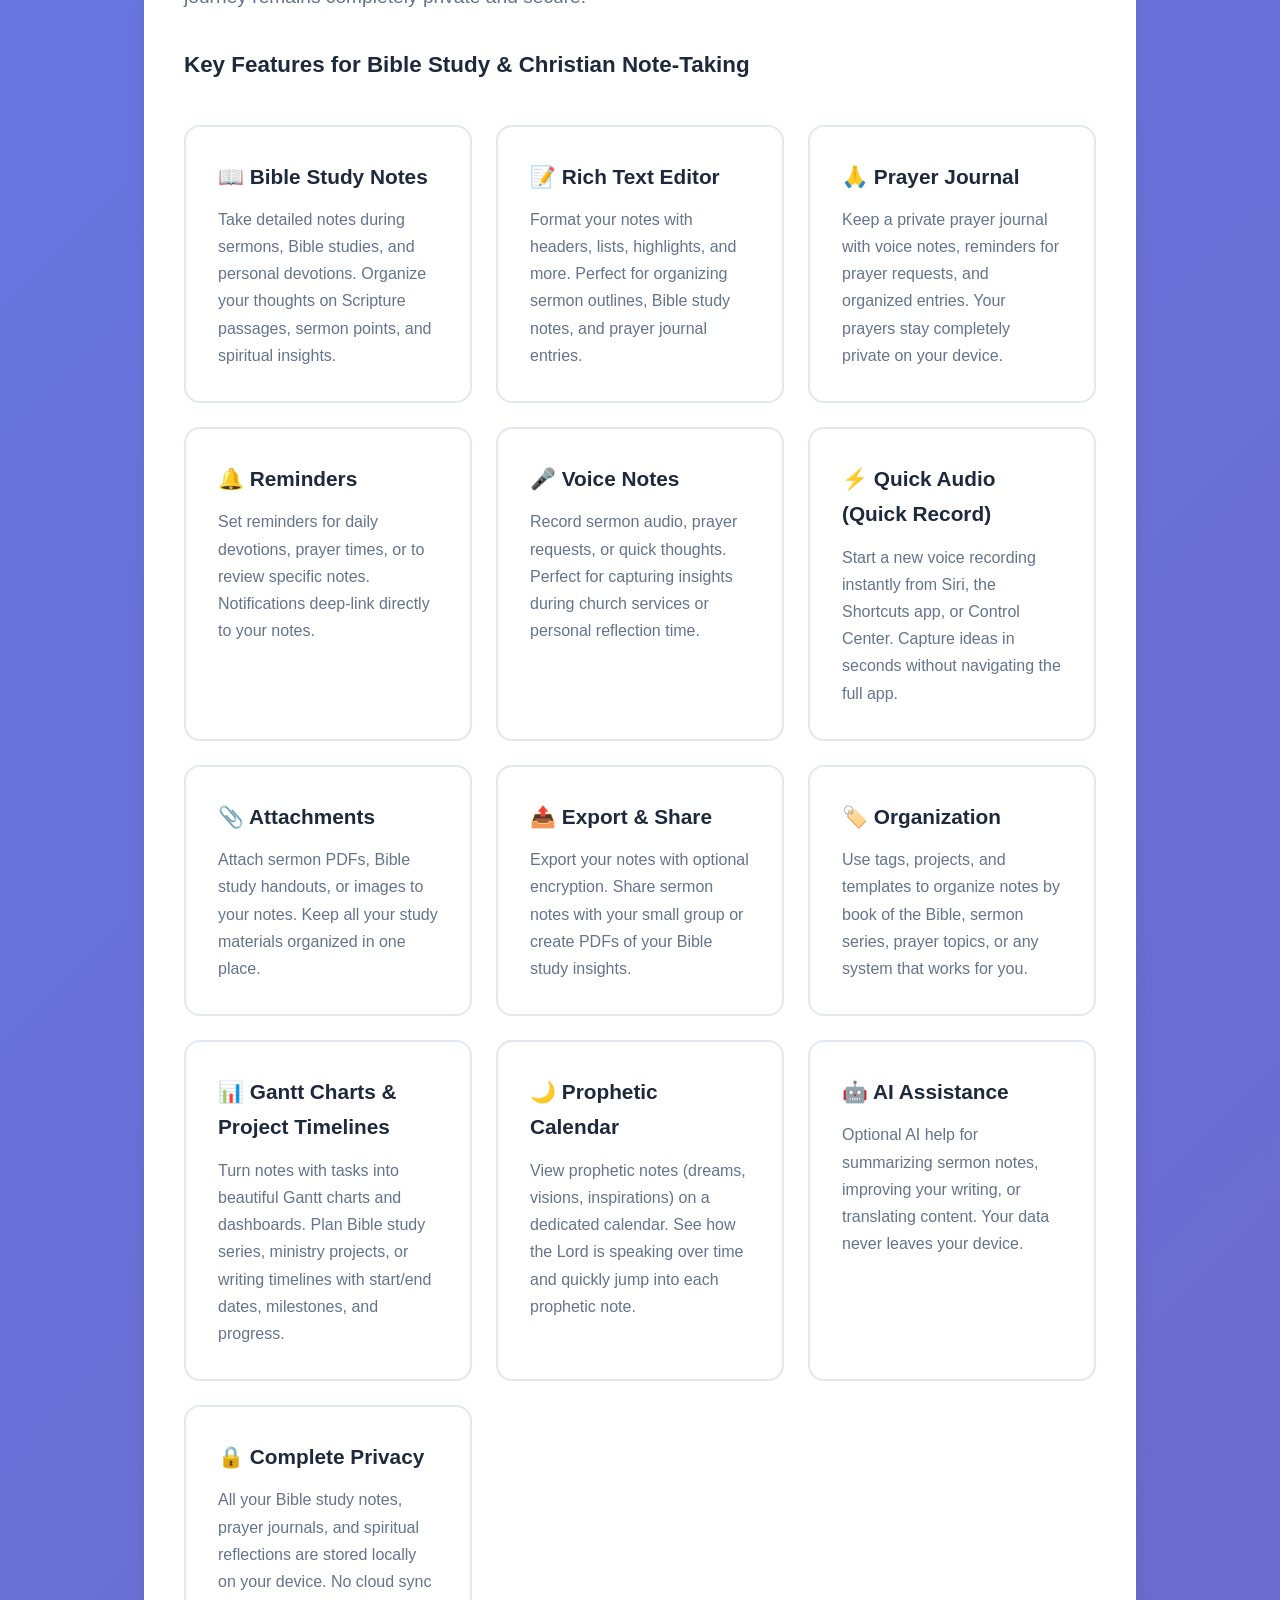
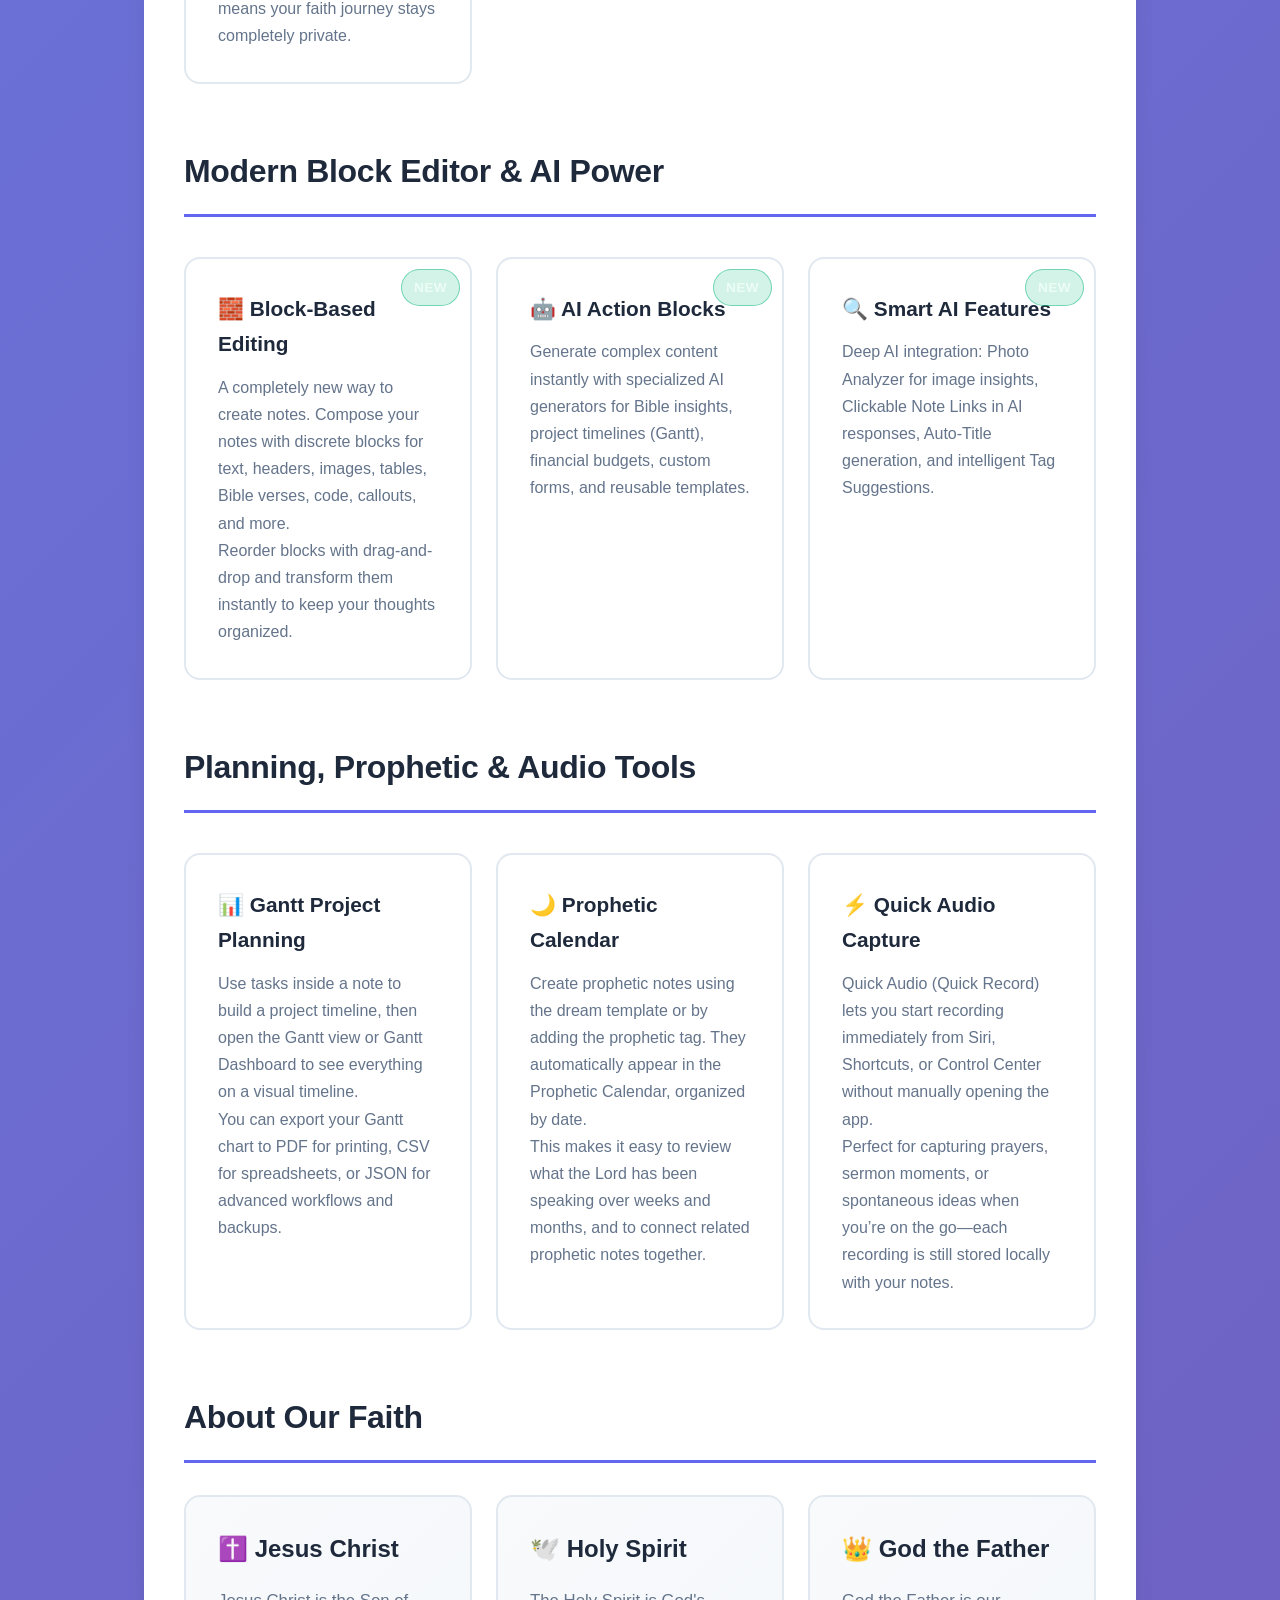
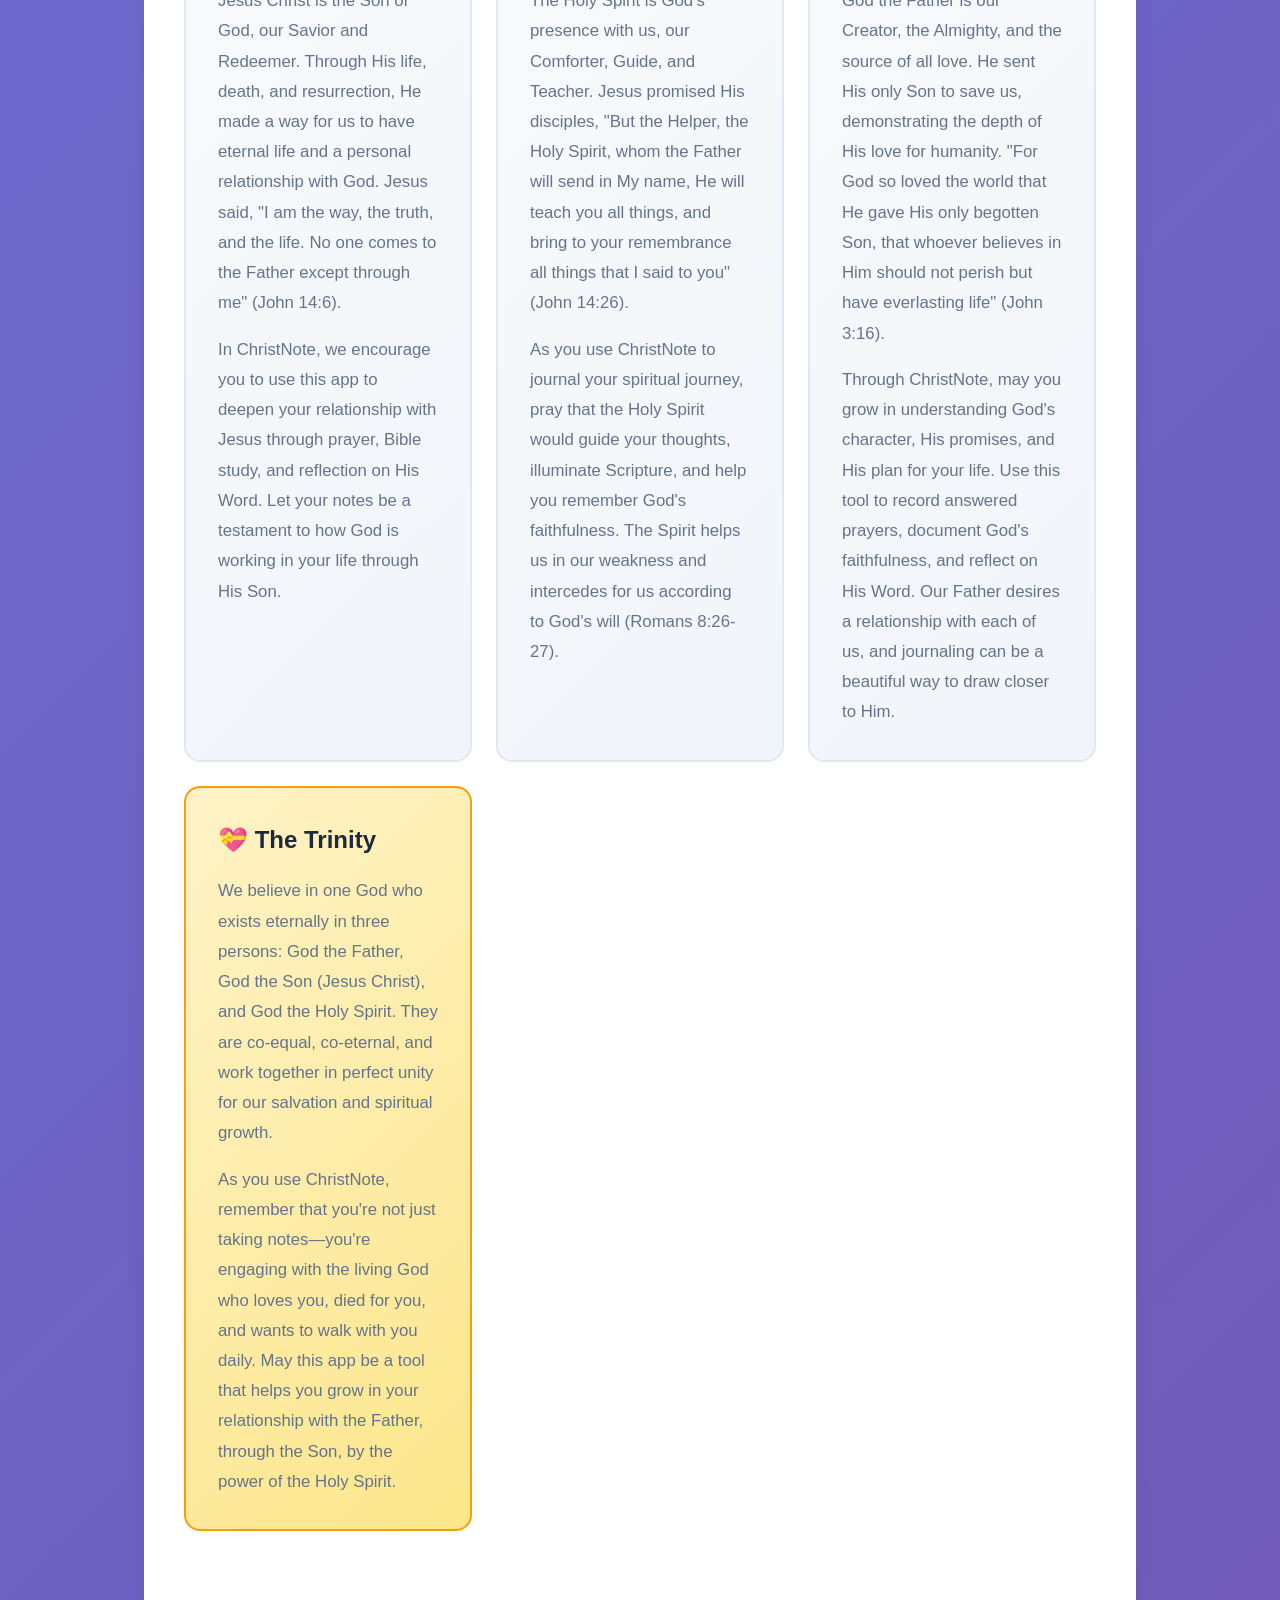
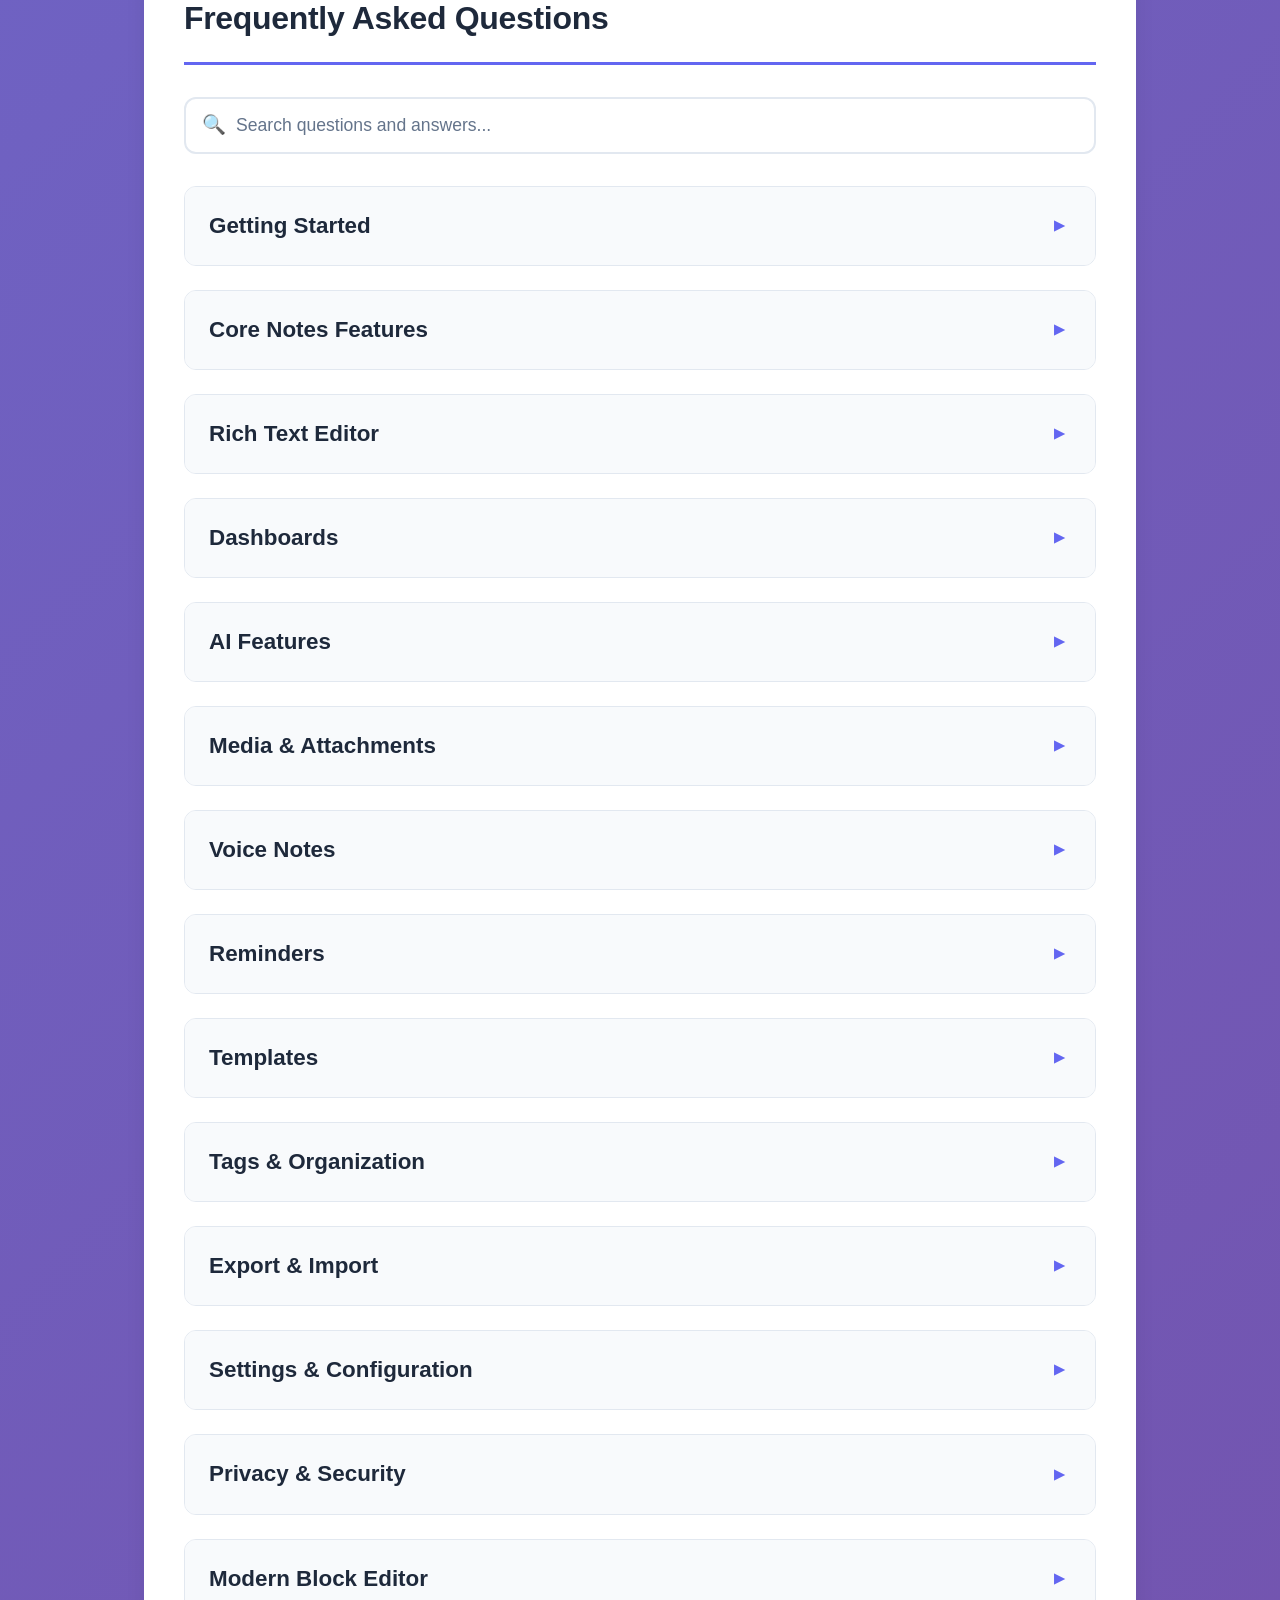
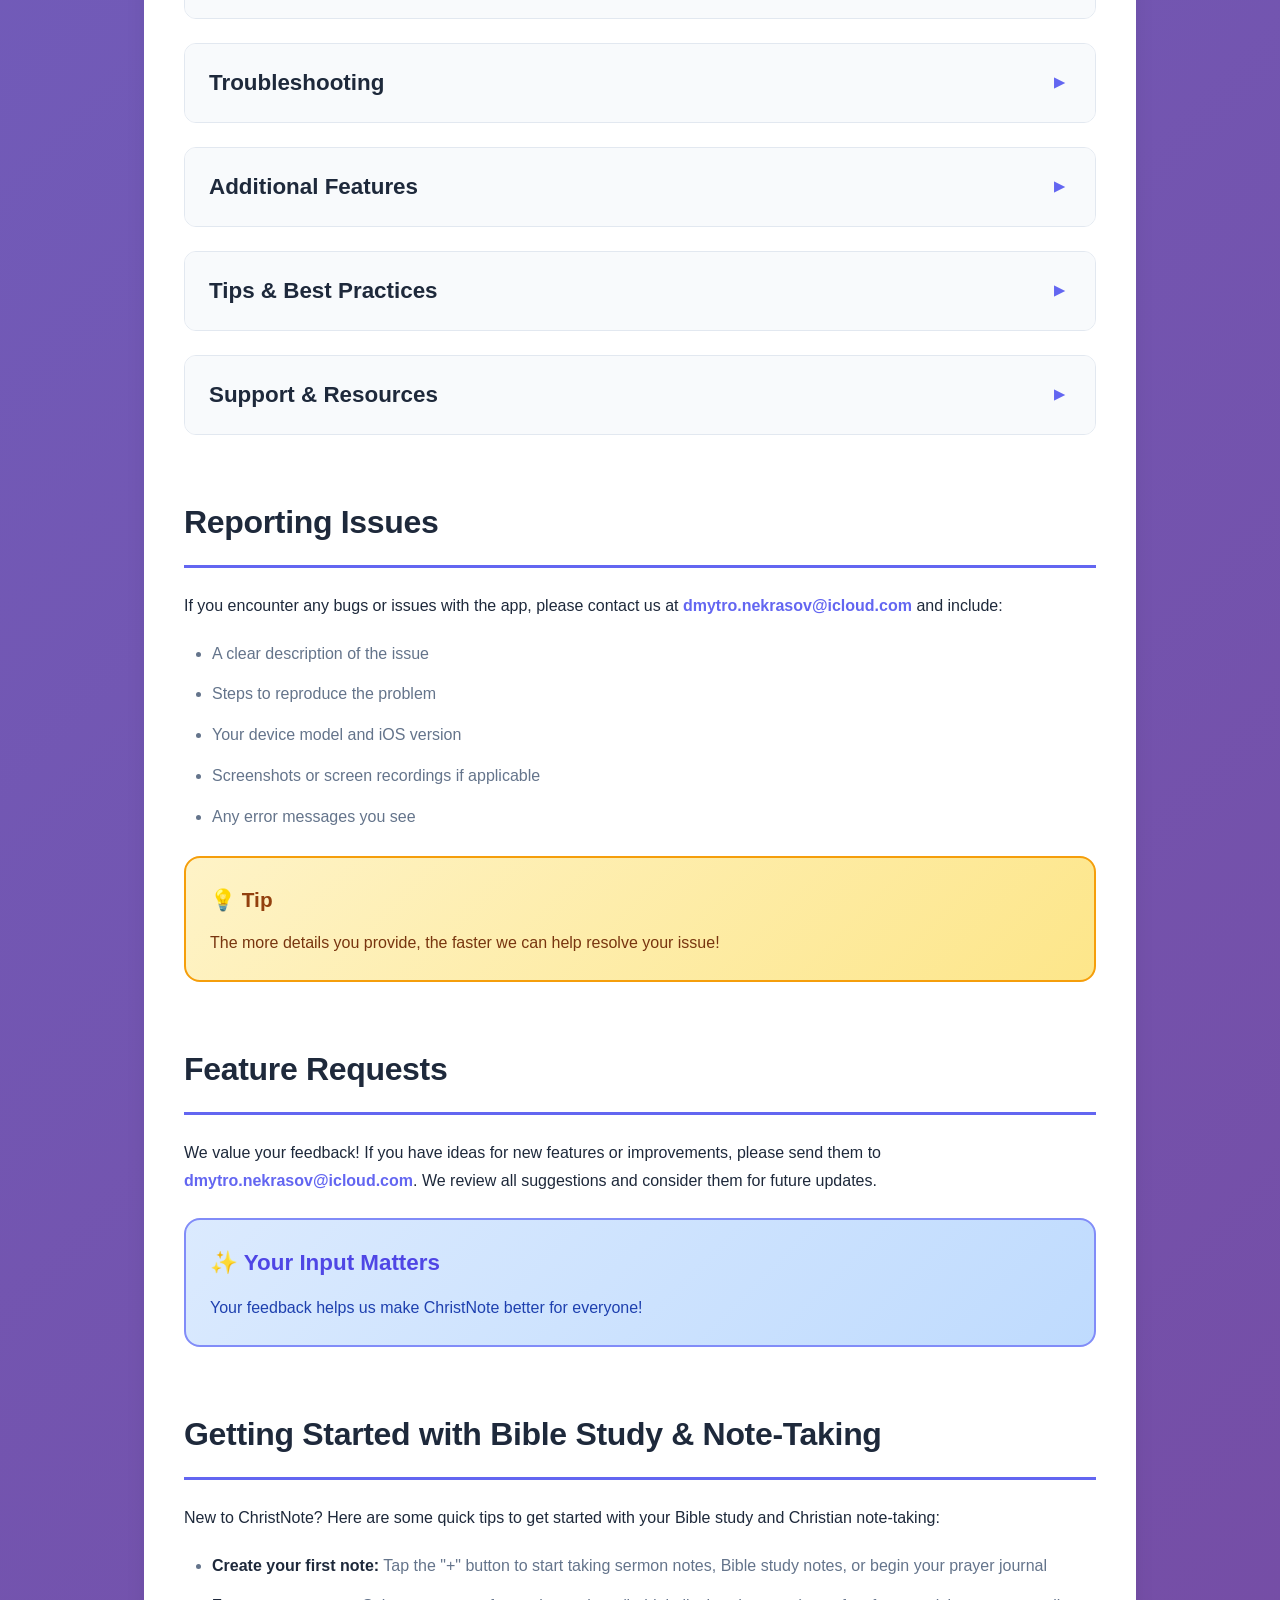
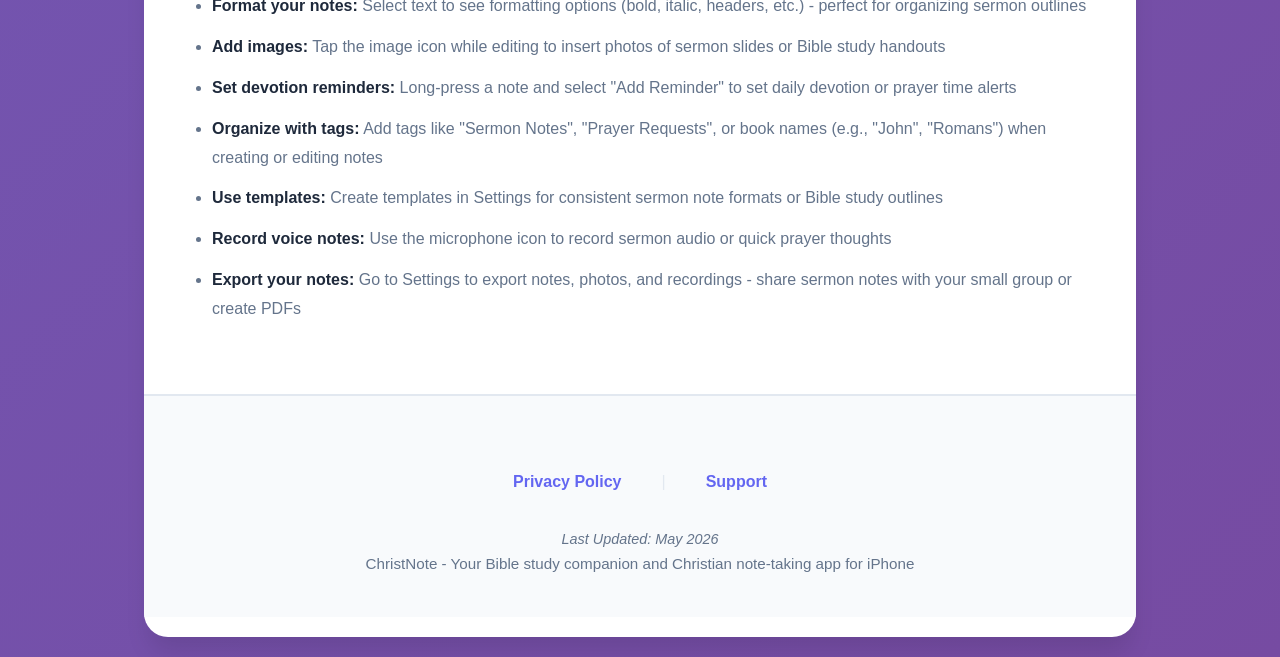
==== commit 5f853151: "Update documentation with Block Editor and AI features" ====
--- a/index.html
+++ b/index.html
@@ -951,7 +951,32 @@
             </div>
 
             <div class="section">
-                <h2>Planning, Prophetic & Audio Tools</h2>
+                
+            <div class="section">
+                <h2>Modern Block Editor & AI Power</h2>
+                <div class="features-grid">
+                    <div class="feature-card">
+                        <span class="badge badge-new" style="position: absolute; top: 10px; right: 10px;">NEW</span>
+                        <h3>🧱 Block-Based Editing</h3>
+                        <p>A completely new way to create notes. Compose your notes with discrete blocks for text, headers, images, tables, Bible verses, code, callouts, and more.</p>
+                        <p>Reorder blocks with drag-and-drop and transform them instantly to keep your thoughts organized.</p>
+                    </div>
+                    
+                    <div class="feature-card">
+                        <span class="badge badge-new" style="position: absolute; top: 10px; right: 10px;">NEW</span>
+                        <h3>🤖 AI Action Blocks</h3>
+                        <p>Generate complex content instantly with specialized AI generators for Bible insights, project timelines (Gantt), financial budgets, custom forms, and reusable templates.</p>
+                    </div>
+
+                    <div class="feature-card">
+                        <span class="badge badge-new" style="position: absolute; top: 10px; right: 10px;">NEW</span>
+                        <h3>🔍 Smart AI Features</h3>
+                        <p>Deep AI integration: Photo Analyzer for image insights, Clickable Note Links in AI responses, Auto-Title generation, and intelligent Tag Suggestions.</p>
+                    </div>
+                </div>
+            </div>
+
+            <h2>Planning, Prophetic & Audio Tools</h2>
                 <div class="features-grid">
                     <div class="feature-card">
                         <h3>📊 Gantt Project Planning</h3>
@@ -1833,7 +1858,42 @@
                         </div>
                     </div>
                 </div>
+                
                 <div class="faq-section-wrapper collapsed">
+                    <div class="faq-section-header">
+                        <h3>Modern Block Editor</h3>
+                        <span class="faq-section-toggle">▼</span>
+                    </div>
+                    <div class="faq-section-content">
+                        <div class="faq-container">
+                            <div class="faq-item">
+                                <div class="faq-question">What is the Block Editor?</div>
+                                <div class="faq-answer">The Block Editor is a modern, flexible way to create rich notes. Instead of a single text field, notes are composed of discrete "blocks" of different types (text, images, tables, etc.) that can be reordered and styled independently.</div>
+                            </div>
+                            <div class="faq-item">
+                                <div class="faq-question">How do I enable the Block Editor?</div>
+                                <div class="faq-answer">Go to Settings → Advanced and toggle "Use Block Editor" to enable the modern editing experience.</div>
+                            </div>
+                            <div class="faq-item">
+                                <div class="faq-question">What block types are available?</div>
+                                <div class="faq-answer">Available blocks include: Paragraph, Heading, Lists, Image, Table, Bible Verse, Code Block, Callout, Blockquote, Divider, Prayer Page, and AI Response.</div>
+                            </div>
+                            <div class="faq-item">
+                                <div class="faq-question">Can I use Tables in the Block Editor?</div>
+                                <div class="faq-answer">Yes! Add a Table block to organize data. You can add/remove rows and columns, import from CSV, and even perform basic calculations within cells.</div>
+                            </div>
+                            <div class="faq-item">
+                                <div class="faq-question">What are AI Action Blocks?</div>
+                                <div class="faq-answer">These are specialized generators within the Block Editor that create complex content like Bible insights, project timelines (Gantt), financial analysis, forms, and templates using AI.</div>
+                            </div>
+                            <div class="faq-item">
+                                <div class="faq-question">What are Clickable Note Links?</div>
+                                <div class="faq-answer">AI responses can include links like [[Note Title]]. Tapping these links opens the referenced note in a separate sheet, keeping your current context preserved.</div>
+                            </div>
+                        </div>
+                    </div>
+                </div>
+<div class="faq-section-wrapper collapsed">
                     <div class="faq-section-header">
                         <h3>Troubleshooting</h3>
                         <span class="faq-section-toggle">▼</span>
@@ -2024,7 +2084,7 @@
                     </div>
                     <div class="faq-item">
                         <div class="faq-question">Can I request features?</div>
-                        <div class="faq-answer">Feature requests can be submitted through support channels.<br><br>---<br><br>*Last Updated: February 2026* *App Version: Check Settings → About for current version*</div>
+                        <div class="faq-answer">Feature requests can be submitted through support channels.<br><br>---<br><br>*Last Updated: May 2026* *App Version: Check Settings → About for current version*</div>
                     </div>
                         </div>
                     </div>
@@ -2078,7 +2138,7 @@
                 <span>|</span>
                 <a href="index.html">Support</a>
             </div>
-            <p class="last-updated">Last Updated: February 2026</p>
+            <p class="last-updated">Last Updated: May 2026</p>
             <p class="tagline">ChristNote - Your Bible study companion and Christian note-taking app for iPhone</p>
         </div>
     </div>
